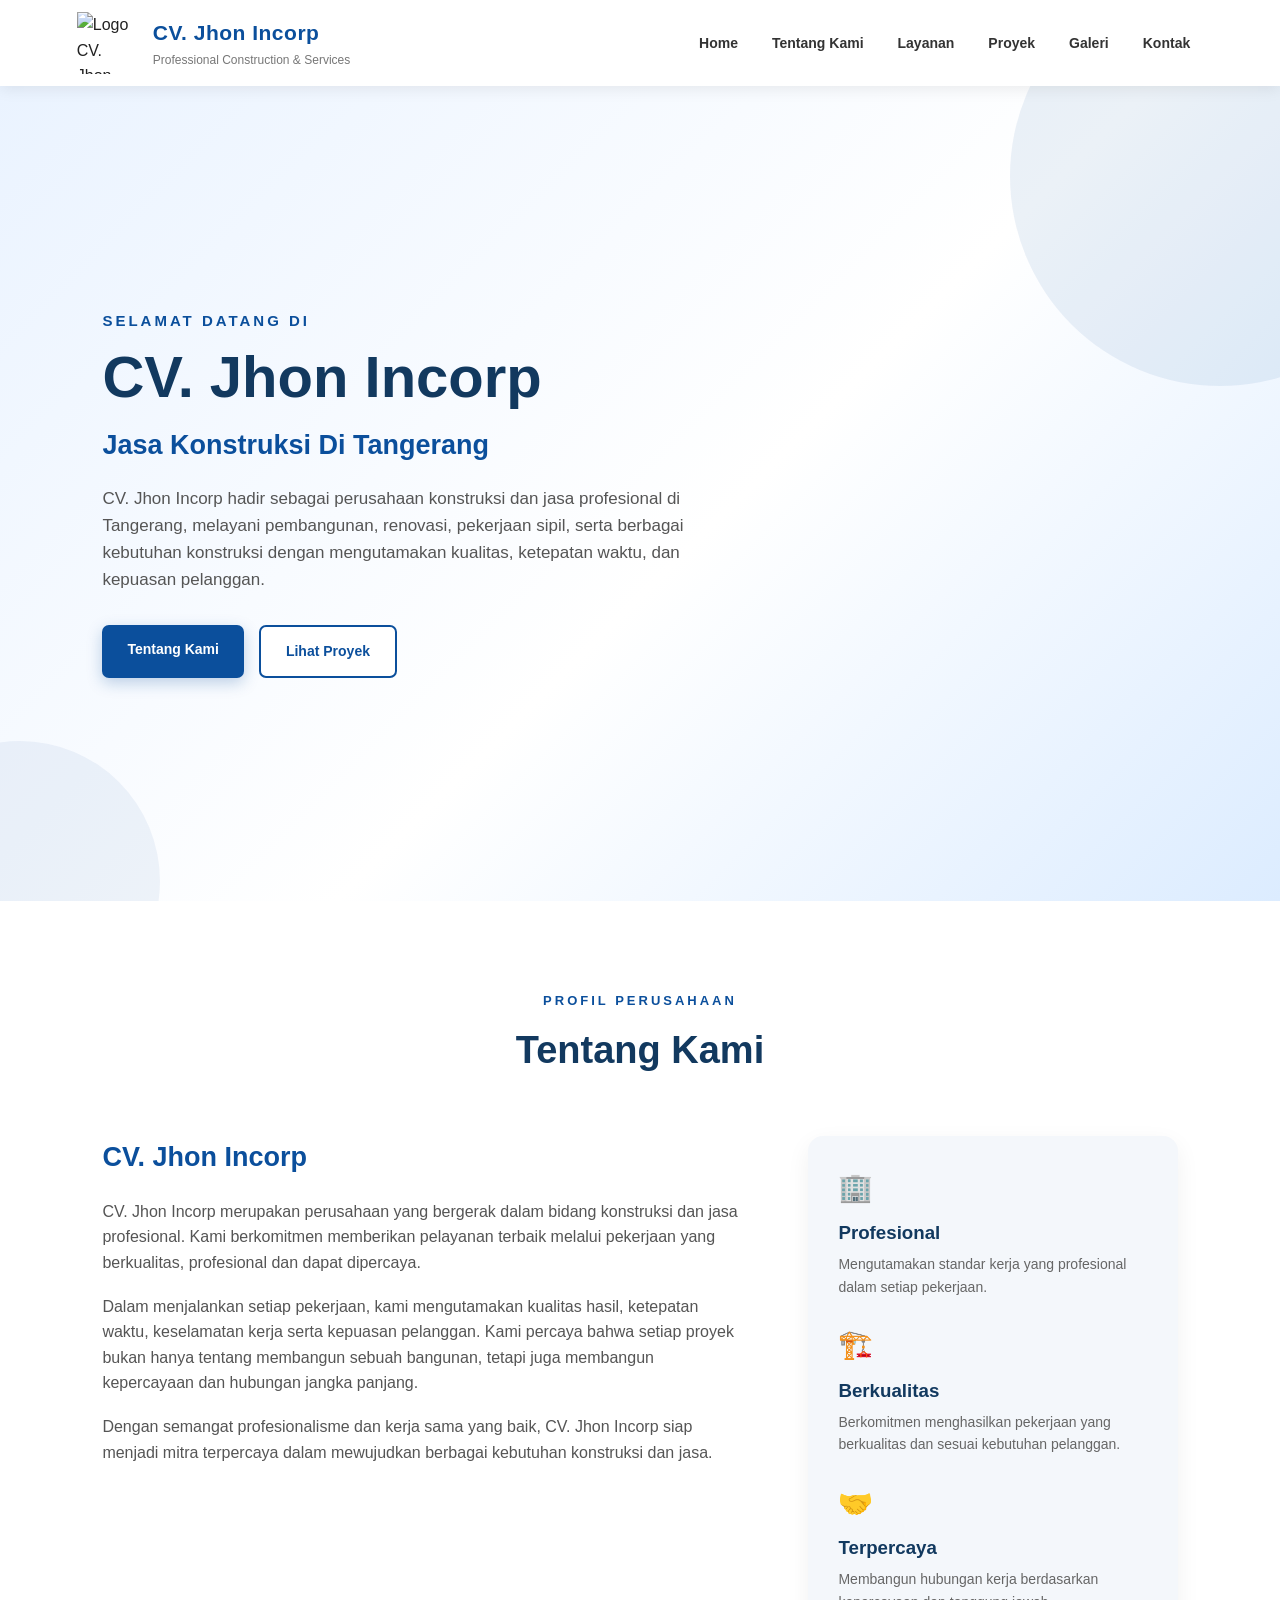
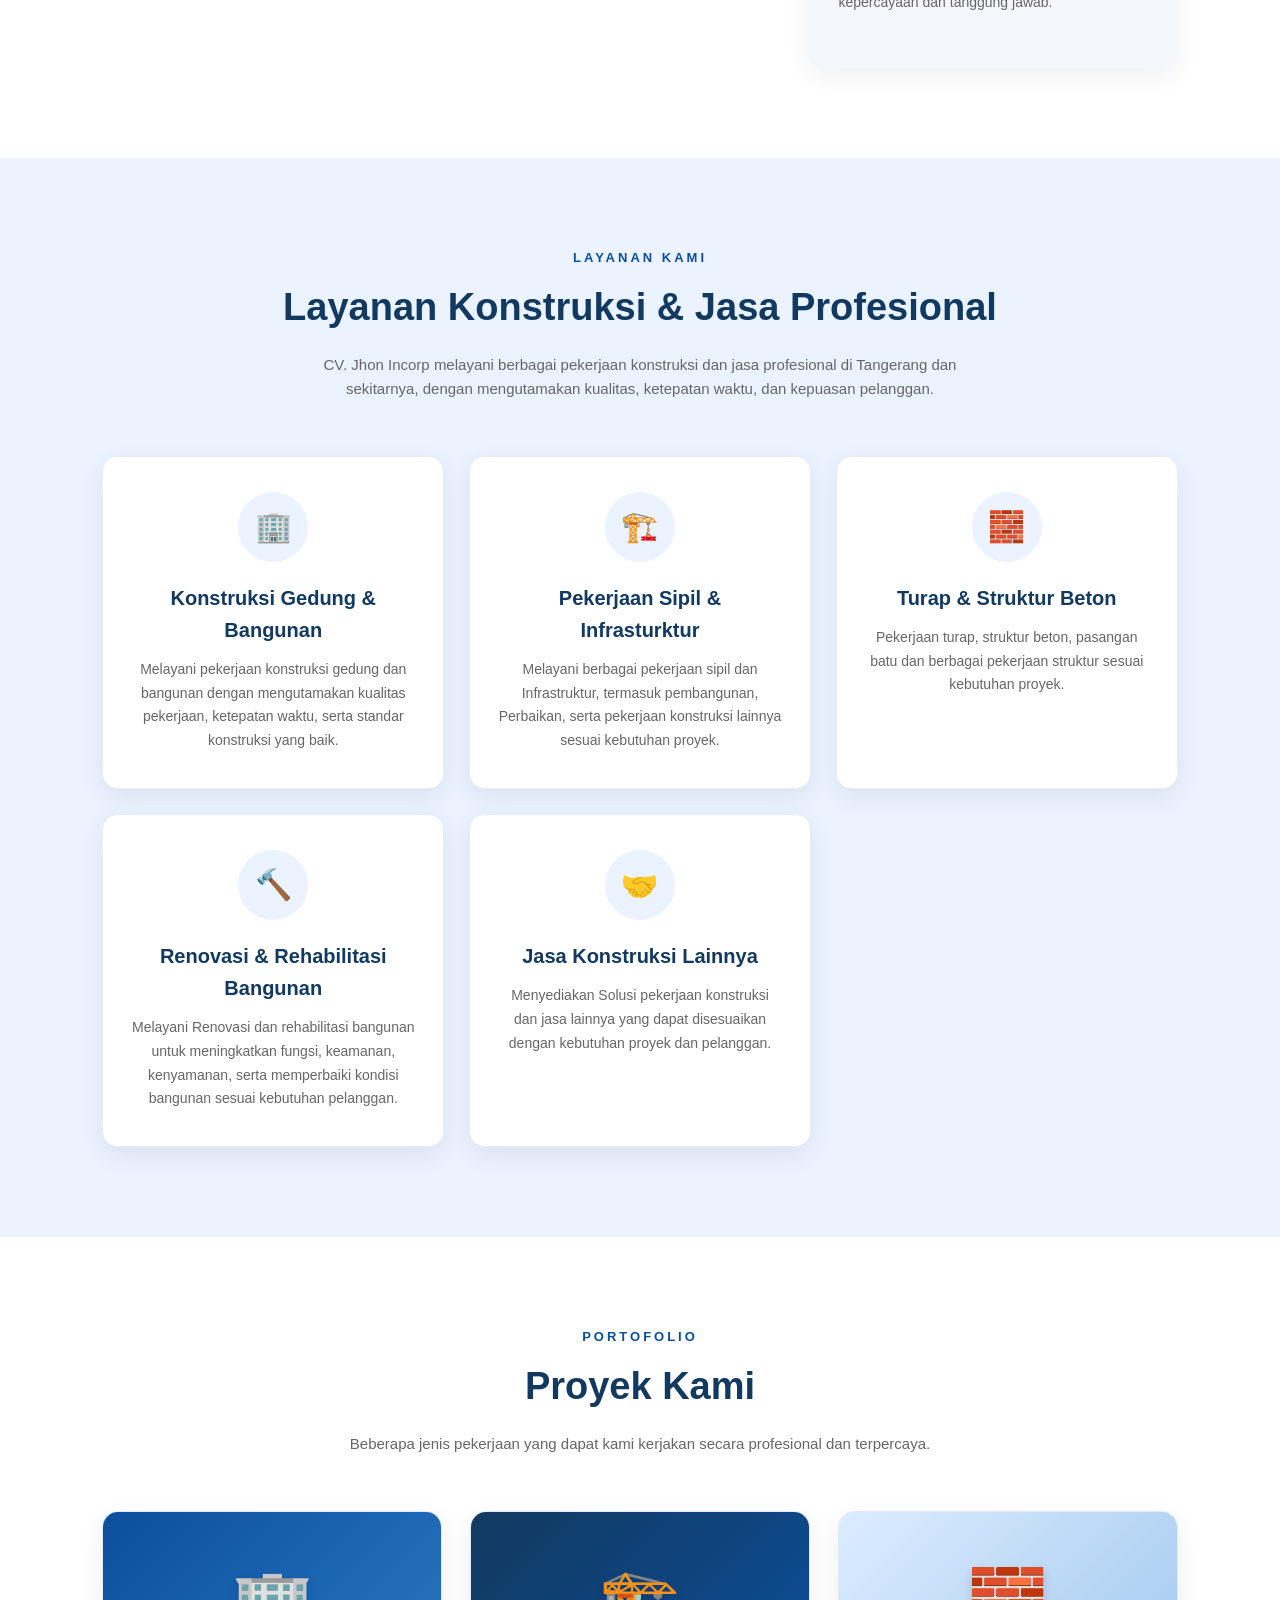
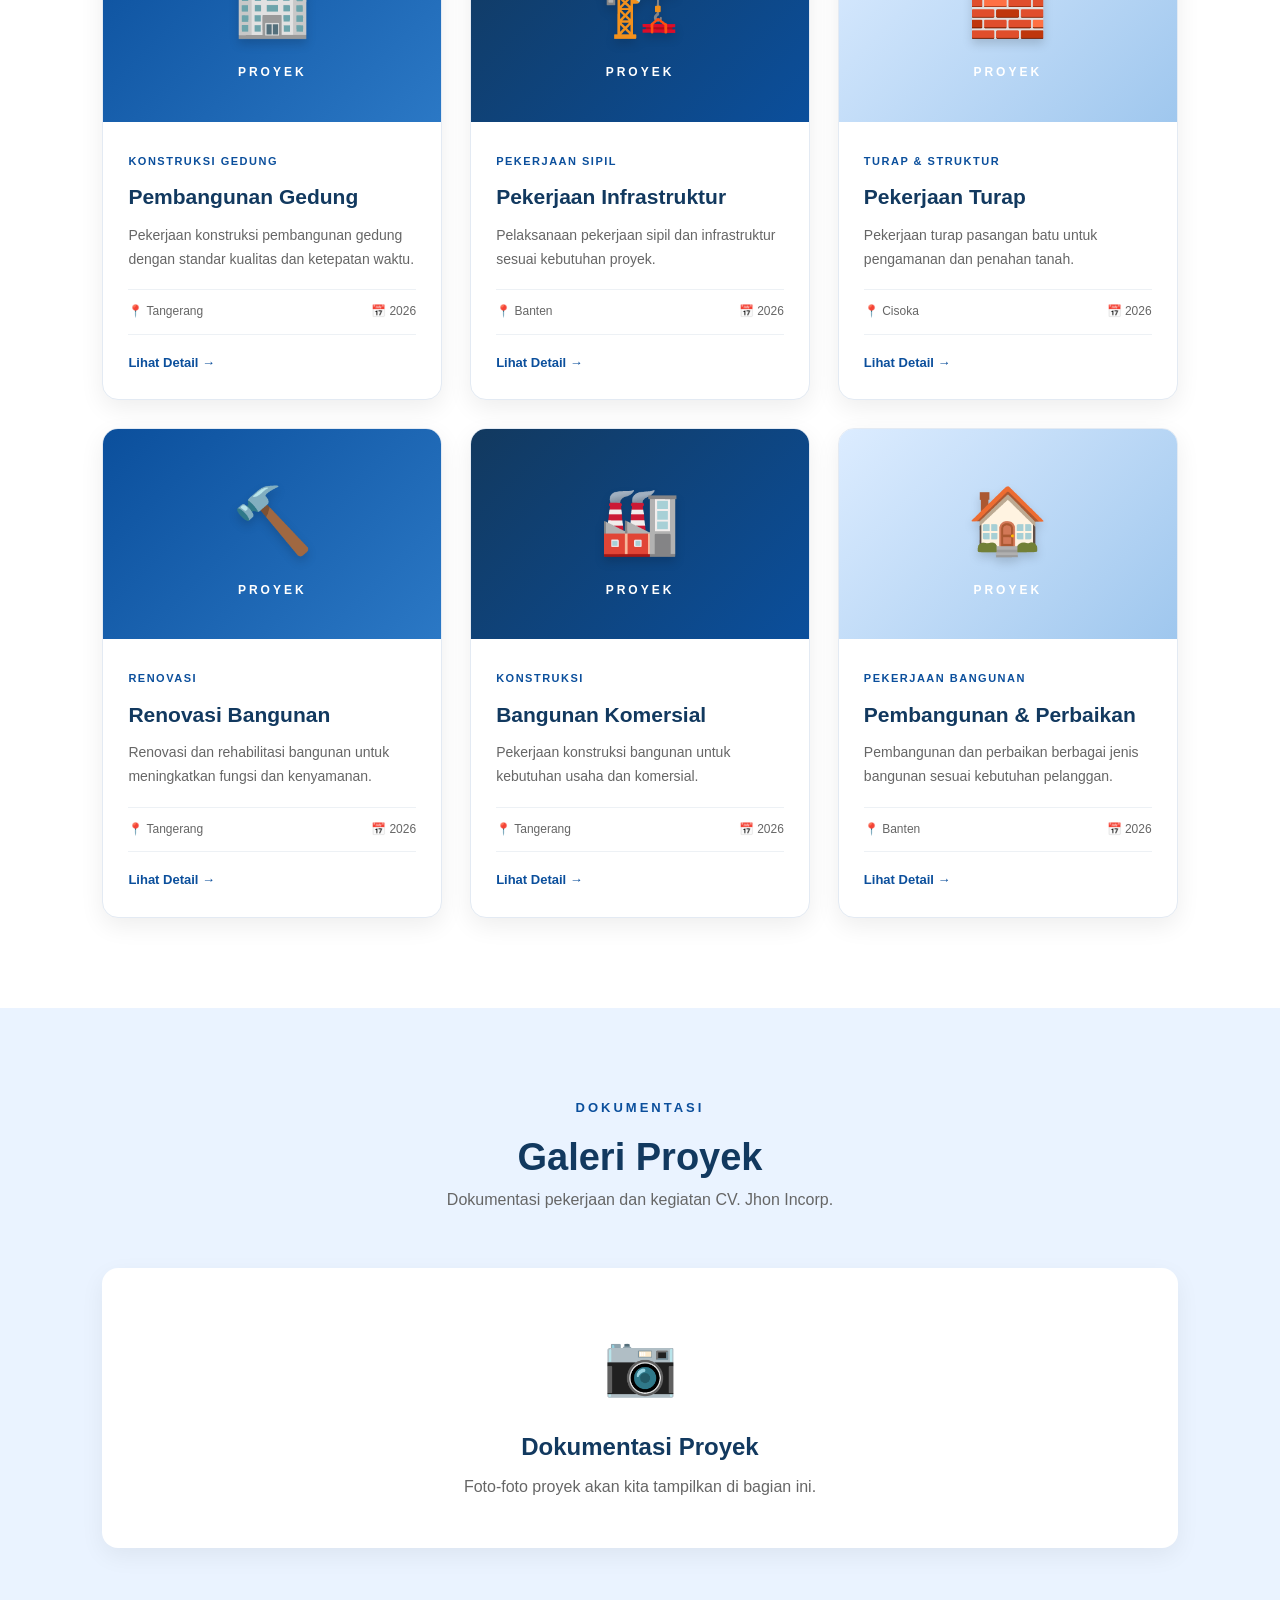
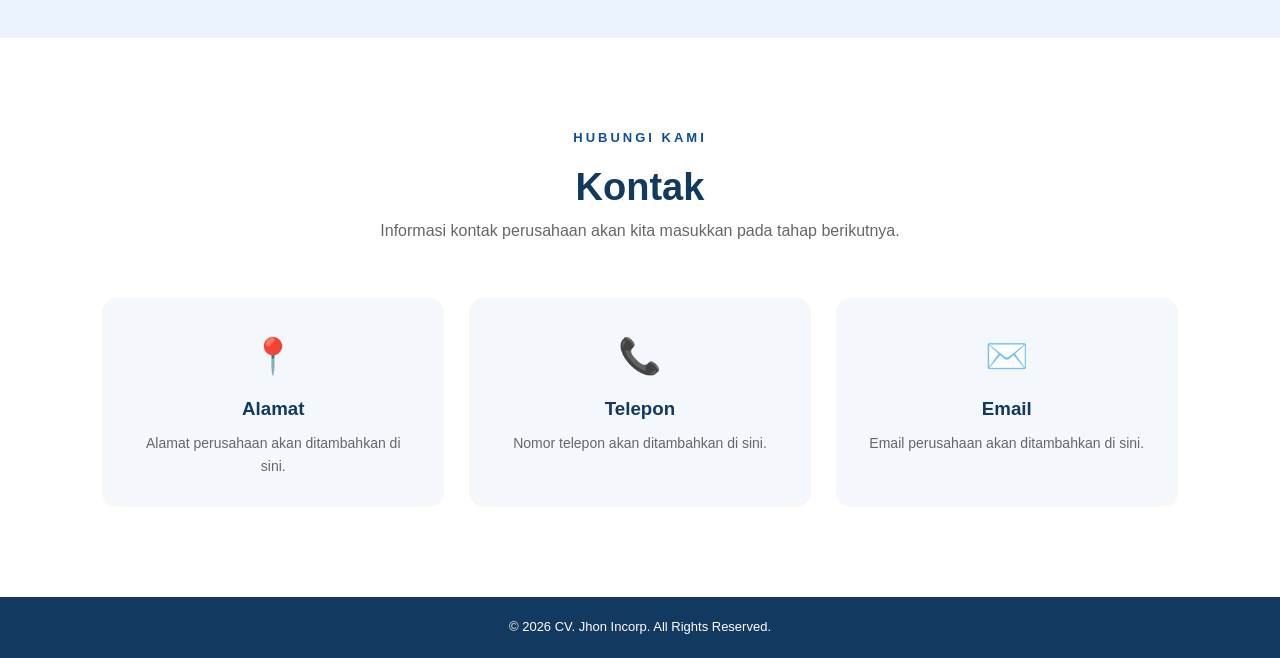
==== index.html @ 0a2161a1 "Update index.html" ====
<!DOCTYPE html>
<html lang="id">

<head>

    <meta charset="UTF-8">

    <meta name="viewport" content="width=device-width, initial-scale=1.0">

    <title>CV. Jhon Incorp | Construction & Services</title>
    <meta name="description" content="CV. Jhon Incorp adalah perusahaan yang bergerak di bidang konstruksi dan jasa, melayani pembangunan, renovasi, dan berbagai kebutuhan pekerjaan konstruksi secara profesional.">
    <meta name="keywords" content="CV Jhon Incorp, kontraktor Tangerang, jasa konstruksi Tangerang, perusahaan konstruksi, pembangunan rumah, renovasi bangunan, pekerjaan sipil, jasa kontraktor">
    <link rel="stylesheet" href="style.css">
    <meta name="robots" content="index, follow">
</head>


<body>


    <!-- ================= HEADER ================= -->

    <header>

        <div class="logo-area">

            <img src="logo.jpeg" alt="Logo CV. Jhon Incorp">

            <div class="company-name">

                <strong>CV. Jhon Incorp</strong>

                <span>Professional Construction & Services</span>

            </div>

        </div>


        <nav>

            <a href="#home">Home</a>

            <a href="#tentang">Tentang Kami</a>

            <a href="#layanan">Layanan</a>

            <a href="#proyek">Proyek</a>

            <a href="#galeri">Galeri</a>

            <a href="#kontak">Kontak</a>

        </nav>

    </header>



    <!-- ================= HOME ================= -->

    <section class="hero" id="home">

        <div class="hero-content">

            <p class="welcome">
                SELAMAT DATANG DI
            </p>

            <h1>
                CV. Jhon Incorp
            </h1>

            <h2>
                Jasa Konstruksi
                Di Tangerang
            </h2>

            <p class="hero-text">

                CV. Jhon Incorp hadir sebagai perusahaan konstruksi
                dan jasa profesional di Tangerang, melayani pembangunan,
                renovasi, pekerjaan sipil, serta berbagai kebutuhan
                konstruksi dengan mengutamakan kualitas, ketepatan waktu,
                dan kepuasan pelanggan.

            </p>

            <div class="hero-buttons">

                <a href="#tentang" class="btn-primary">
                    Tentang Kami
                </a>

                <a href="#proyek" class="btn-secondary">
                    Lihat Proyek
                </a>

            </div>

        </div>

    </section>



    <!-- ================= TENTANG KAMI ================= -->

    <section class="about" id="tentang">

        <div class="section-container">

            <div class="section-title">

                <p>PROFIL PERUSAHAAN</p>

                <h2>Tentang Kami</h2>

            </div>


            <div class="about-content">

                <div class="about-text">

                    <h3>
                        CV. Jhon Incorp
                    </h3>

                    <p>

                        CV. Jhon Incorp merupakan perusahaan yang
                        bergerak dalam bidang konstruksi dan jasa
                        profesional. Kami berkomitmen memberikan
                        pelayanan terbaik melalui pekerjaan yang
                        berkualitas, profesional dan dapat dipercaya.

                    </p>

                    <p>

                        Dalam menjalankan setiap pekerjaan, kami
                        mengutamakan kualitas hasil, ketepatan waktu,
                        keselamatan kerja serta kepuasan pelanggan.
                        Kami percaya bahwa setiap proyek bukan hanya
                        tentang membangun sebuah bangunan, tetapi juga
                        membangun kepercayaan dan hubungan jangka panjang.

                    </p>

                    <p>

                        Dengan semangat profesionalisme dan kerja sama
                        yang baik, CV. Jhon Incorp siap menjadi mitra
                        terpercaya dalam mewujudkan berbagai kebutuhan
                        konstruksi dan jasa.

                    </p>

                </div>


                <div class="about-card">

                    <div class="about-icon">
                        🏢
                    </div>

                    <h3>
                        Profesional
                    </h3>

                    <p>
                        Mengutamakan standar kerja yang profesional
                        dalam setiap pekerjaan.
                    </p>


                    <div class="about-icon">
                        🏗️
                    </div>

                    <h3>
                        Berkualitas
                    </h3>

                    <p>
                        Berkomitmen menghasilkan pekerjaan yang
                        berkualitas dan sesuai kebutuhan pelanggan.
                    </p>


                    <div class="about-icon">
                        🤝
                    </div>

                    <h3>
                        Terpercaya
                    </h3>

                    <p>
                        Membangun hubungan kerja berdasarkan
                        kepercayaan dan tanggung jawab.
                    </p>

                </div>

            </div>

        </div>

    </section>



    <!-- ================= LAYANAN ================= -->

    <section class="services" id="layanan">

        <div class="section-container">

            <div class="section-title">

                <p>LAYANAN KAMI</p>

                <h2>Layanan Konstruksi & Jasa Profesional</h2>

                <span>

                    CV. Jhon Incorp melayani berbagai pekerjaan konstruksi
                    dan jasa profesional di Tangerang dan sekitarnya,
                    dengan mengutamakan kualitas, ketepatan waktu,
                    dan kepuasan pelanggan.

                </span>

            </div>


            <div class="services-grid">


                <div class="service-card">

                    <div class="service-icon">
                        🏢
                    </div>

                    <h3>
                        Konstruksi Gedung & Bangunan
                    </h3>

                    <p>

                        Melayani pekerjaan konstruksi gedung dan bangunan
                        dengan mengutamakan kualitas pekerjaan, ketepatan
                        waktu, serta standar konstruksi yang baik.

                    </p>

                </div>


                <div class="service-card">

                    <div class="service-icon">
                        🏗️
                    </div>

                    <h3>
                        Pekerjaan Sipil & Infrasturktur
                    </h3>

                    <p>

                        Melayani berbagai pekerjaan sipil dan Infrastruktur,
                        termasuk pembangunan, Perbaikan, serta pekerjaan
                        konstruksi lainnya sesuai kebutuhan proyek.

                    </p>

                </div>


                <div class="service-card">

                    <div class="service-icon">
                        🧱
                    </div>

                    <h3>
                        Turap & Struktur Beton
                    </h3>

                    <p>

                        Pekerjaan turap, struktur beton, pasangan
                        batu dan berbagai pekerjaan struktur
                        sesuai kebutuhan proyek.

                    </p>

                </div>


                <div class="service-card">

                    <div class="service-icon">
                        🔨
                    </div>

                    <h3>
                        Renovasi & Rehabilitasi Bangunan
                    </h3>

                    <p>

                        Melayani Renovasi dan rehabilitasi bangunan untuk
                        meningkatkan fungsi, keamanan, kenyamanan, serta
                        memperbaiki kondisi bangunan sesuai kebutuhan pelanggan.

                    </p>

                </div>


                <div class="service-card">

                    <div class="service-icon">
                        🤝
                    </div>

                    <h3>
                        Jasa Konstruksi Lainnya
                    </h3>

                    <p>

                        Menyediakan Solusi pekerjaan konstruksi dan jasa
                        lainnya yang dapat disesuaikan dengan
                        kebutuhan proyek dan pelanggan.

                    </p>

                </div>


            </div>

        </div>

    </section>



    <!-- ================= PROYEK KAMI ================= -->

    <section class="projects" id="proyek">

        <div class="section-container">


            <div class="section-title">

                <p>PORTOFOLIO</p>

                <h2>Proyek Kami</h2>

                <span>

                    Beberapa jenis pekerjaan yang dapat kami
                    kerjakan secara profesional dan terpercaya.

                </span>

            </div>


            <div class="projects-grid">


                <!-- PROYEK 1 -->

                <div class="project-card">

                    <div class="project-image project-blue">

                        <div class="project-icon">
                            🏢
                        </div>

                        <span>
                            PROYEK
                        </span>

                    </div>


                    <div class="project-content">

                        <span class="project-category">
                            KONSTRUKSI GEDUNG
                        </span>

                        <h3>
                            Pembangunan Gedung
                        </h3>

                        <p>
                            Pekerjaan konstruksi pembangunan
                            gedung dengan standar kualitas
                            dan ketepatan waktu.
                        </p>


                        <div class="project-info">

                            <span>
                                📍 Tangerang
                            </span>

                            <span>
                                📅 2026
                            </span>

                        </div>


                        <a href="#" class="project-button">
                            Lihat Detail →
                        </a>

                    </div>

                </div>



                <!-- PROYEK 2 -->

                <div class="project-card">

                    <div class="project-image project-dark">

                        <div class="project-icon">
                            🏗️
                        </div>

                        <span>
                            PROYEK
                        </span>

                    </div>


                    <div class="project-content">

                        <span class="project-category">
                            PEKERJAAN SIPIL
                        </span>

                        <h3>
                            Pekerjaan Infrastruktur
                        </h3>

                        <p>
                            Pelaksanaan pekerjaan sipil dan
                            infrastruktur sesuai kebutuhan
                            proyek.
                        </p>


                        <div class="project-info">

                            <span>
                                📍 Banten
                            </span>

                            <span>
                                📅 2026
                            </span>

                        </div>


                        <a href="#" class="project-button">
                            Lihat Detail →
                        </a>

                    </div>

                </div>



                <!-- PROYEK 3 -->

                <div class="project-card">

                    <div class="project-image project-light">

                        <div class="project-icon">
                            🧱
                        </div>

                        <span>
                            PROYEK
                        </span>

                    </div>


                    <div class="project-content">

                        <span class="project-category">
                            TURAP & STRUKTUR
                        </span>

                        <h3>
                            Pekerjaan Turap
                        </h3>

                        <p>
                            Pekerjaan turap pasangan batu untuk
                            pengamanan dan penahan tanah.
                        </p>


                        <div class="project-info">

                            <span>
                                📍 Cisoka
                            </span>

                            <span>
                                📅 2026
                            </span>

                        </div>


                        <a href="#" class="project-button">
                            Lihat Detail →
                        </a>

                    </div>

                </div>



                <!-- PROYEK 4 -->

                <div class="project-card">

                    <div class="project-image project-blue">

                        <div class="project-icon">
                            🔨
                        </div>

                        <span>
                            PROYEK
                        </span>

                    </div>


                    <div class="project-content">

                        <span class="project-category">
                            RENOVASI
                        </span>

                        <h3>
                            Renovasi Bangunan
                        </h3>

                        <p>
                            Renovasi dan rehabilitasi bangunan
                            untuk meningkatkan fungsi dan
                            kenyamanan.
                        </p>


                        <div class="project-info">

                            <span>
                                📍 Tangerang
                            </span>

                            <span>
                                📅 2026
                            </span>

                        </div>


                        <a href="#" class="project-button">
                            Lihat Detail →
                        </a>

                    </div>

                </div>



                <!-- PROYEK 5 -->

                <div class="project-card">

                    <div class="project-image project-dark">

                        <div class="project-icon">
                            🏭
                        </div>

                        <span>
                            PROYEK
                        </span>

                    </div>


                    <div class="project-content">

                        <span class="project-category">
                            KONSTRUKSI
                        </span>

                        <h3>
                            Bangunan Komersial
                        </h3>

                        <p>
                            Pekerjaan konstruksi bangunan untuk
                            kebutuhan usaha dan komersial.
                        </p>


                        <div class="project-info">

                            <span>
                                📍 Tangerang
                            </span>

                            <span>
                                📅 2026
                            </span>

                        </div>


                        <a href="#" class="project-button">
                            Lihat Detail →
                        </a>

                    </div>

                </div>



                <!-- PROYEK 6 -->

                <div class="project-card">

                    <div class="project-image project-light">

                        <div class="project-icon">
                            🏠
                        </div>

                        <span>
                            PROYEK
                        </span>

                    </div>


                    <div class="project-content">

                        <span class="project-category">
                            PEKERJAAN BANGUNAN
                        </span>

                        <h3>
                            Pembangunan & Perbaikan
                        </h3>

                        <p>
                            Pembangunan dan perbaikan berbagai
                            jenis bangunan sesuai kebutuhan
                            pelanggan.
                        </p>


                        <div class="project-info">

                            <span>
                                📍 Banten
                            </span>

                            <span>
                                📅 2026
                            </span>

                        </div>


                        <a href="#" class="project-button">
                            Lihat Detail →
                        </a>

                    </div>

                </div>


            </div>

        </div>

    </section>



    <!-- ================= GALERI ================= -->

    <section class="gallery" id="galeri">

        <div class="section-container">

            <div class="section-title">

                <p>DOKUMENTASI</p>

                <h2>Galeri Proyek</h2>

                <span>

                    Dokumentasi pekerjaan dan kegiatan
                    CV. Jhon Incorp.

                </span>

            </div>


            <div class="gallery-placeholder">

                <div class="gallery-icon">
                    📷
                </div>

                <h3>
                    Dokumentasi Proyek
                </h3>

                <p>
                    Foto-foto proyek akan kita tampilkan
                    di bagian ini.
                </p>

            </div>

        </div>

    </section>



    <!-- ================= KONTAK ================= -->

    <section class="contact" id="kontak">

        <div class="section-container">

            <div class="section-title">

                <p>HUBUNGI KAMI</p>

                <h2>Kontak</h2>

                <span>
                    Informasi kontak perusahaan akan kita
                    masukkan pada tahap berikutnya.
                </span>

            </div>


            <div class="contact-box">

                <div class="contact-item">

                    <div>
                        📍
                    </div>

                    <h3>
                        Alamat
                    </h3>

                    <p>
                        Alamat perusahaan akan ditambahkan
                        di sini.
                    </p>

                </div>


                <div class="contact-item">

                    <div>
                        📞
                    </div>

                    <h3>
                        Telepon
                    </h3>

                    <p>
                        Nomor telepon akan ditambahkan
                        di sini.
                    </p>

                </div>


                <div class="contact-item">

                    <div>
                        ✉️
                    </div>

                    <h3>
                        Email
                    </h3>

                    <p>
                        Email perusahaan akan ditambahkan
                        di sini.
                    </p>

                </div>

            </div>

        </div>

    </section>



    <!-- ================= FOOTER ================= -->

    <footer>

        <p>
            © 2026 CV. Jhon Incorp. All Rights Reserved.
        </p>

    </footer>



</body>

</html>
---- style.css ----
/* =========================================
   CV. JHON INCORP
   WEBSITE STYLE
   ========================================= */

* {
    margin: 0;
    padding: 0;
    box-sizing: border-box;
}


html {
    scroll-behavior: smooth;
}


body {
    font-family: Arial, Helvetica, sans-serif;
    background-color: #f4f7fb;
    color: #222;
    line-height: 1.6;
}


/* =========================================
   HEADER
   ========================================= */

header {
    width: 100%;
    min-height: 85px;
    background: #ffffff;

    display: flex;
    align-items: center;
    justify-content: space-between;

    padding: 12px 6%;

    box-shadow: 0 3px 15px rgba(0, 0, 0, 0.08);

    position: relative;
    z-index: 1000;
}


.logo-area {
    display: flex;
    align-items: center;
    gap: 14px;
}


.logo-area img {
    width: 62px;
    height: 62px;
    object-fit: contain;
    display: block;
}


.company-name {
    display: flex;
    flex-direction: column;
}


.company-name strong {
    font-size: 21px;
    color: #0b4f9c;
    letter-spacing: 0.5px;
}


.company-name span {
    font-size: 12px;
    color: #777;
    margin-top: 2px;
}


/* =========================================
   NAVIGATION
   ========================================= */

nav {
    display: flex;
    align-items: center;
    gap: 8px;
}


nav a {
    text-decoration: none;
    color: #333;

    font-size: 14px;
    font-weight: 600;

    padding: 10px 13px;

    border-radius: 6px;

    transition: all 0.3s ease;
}


nav a:hover {
    background-color: #0b4f9c;
    color: #ffffff;
}


/* =========================================
   HERO
   ========================================= */

.hero {
    min-height: calc(100vh - 85px);

    display: flex;
    align-items: center;

    padding: 80px 8%;

    position: relative;

    background:
        linear-gradient(
            135deg,
            #eaf3ff 0%,
            #ffffff 55%,
            #dcecff 100%
        );

    overflow: hidden;
}


.hero::before {
    content: "";

    position: absolute;

    width: 420px;
    height: 420px;

    background: #0b4f9c;

    border-radius: 50%;

    right: -150px;
    top: -120px;

    opacity: 0.08;
}


.hero::after {
    content: "";

    position: absolute;

    width: 280px;
    height: 280px;

    background: #0b4f9c;

    border-radius: 50%;

    left: -120px;
    bottom: -120px;

    opacity: 0.06;
}


.hero-content {
    max-width: 850px;

    position: relative;
    z-index: 2;
}


.welcome {
    color: #0b4f9c;

    font-size: 15px;
    font-weight: bold;

    letter-spacing: 3px;

    margin-bottom: 12px;
}


.hero h1 {
    font-size: 58px;

    line-height: 1.1;

    color: #12395f;

    margin-bottom: 18px;

    font-weight: 800;
}


.hero h2 {
    font-size: 27px;

    line-height: 1.4;

    color: #0b4f9c;

    max-width: 750px;

    margin-bottom: 20px;
}


.hero-text {
    max-width: 650px;

    font-size: 17px;

    color: #555;

    margin-bottom: 32px;
}


/* =========================================
   BUTTON
   ========================================= */

.hero-buttons {
    display: flex;

    gap: 15px;

    flex-wrap: wrap;
}


.hero-buttons a {
    text-decoration: none;

    padding: 13px 25px;

    border-radius: 7px;

    font-size: 14px;

    font-weight: bold;

    transition: all 0.3s ease;
}


.btn-primary {
    background-color: #0b4f9c;

    color: #ffffff;

    box-shadow:
        0 5px 15px rgba(11, 79, 156, 0.25);
}


.btn-primary:hover {
    background-color: #083d78;

    transform: translateY(-2px);
}


.btn-secondary {
    border: 2px solid #0b4f9c;

    color: #0b4f9c;

    background: #ffffff;
}


.btn-secondary:hover {
    background-color: #0b4f9c;

    color: #ffffff;

    transform: translateY(-2px);
}


/* =========================================
   GENERAL SECTION
   ========================================= */

.section-container {
    max-width: 1100px;
    margin: auto;
}


.section-title {
    text-align: center;
    margin-bottom: 55px;
}


.section-title p {
    color: #0b4f9c;

    font-size: 13px;

    font-weight: bold;

    letter-spacing: 3px;

    margin-bottom: 8px;
}


.section-title h2 {
    color: #12395f;

    font-size: 38px;
}


.section-title span {
    color: #666;
}


/* =========================================
   TENTANG
   ========================================= */

.about {
    background: #ffffff;

    padding: 90px 8%;
}


.about-content {
    display: grid;

    grid-template-columns: 1.4fr 0.8fr;

    gap: 60px;

    align-items: start;
}


.about-text h3 {
    color: #0b4f9c;

    font-size: 27px;

    margin-bottom: 20px;
}


.about-text p {
    color: #555;

    font-size: 16px;

    margin-bottom: 18px;
}


.about-card {
    background: #f4f7fb;

    border-radius: 15px;

    padding: 30px;

    box-shadow:
        0 8px 25px rgba(0, 0, 0, 0.06);
}


.about-icon {
    font-size: 28px;

    margin-bottom: 8px;
}


.about-card h3 {
    color: #12395f;

    margin-bottom: 5px;
}


.about-card p {
    color: #666;

    font-size: 14px;

    margin-bottom: 25px;
}


/* =========================================
   LAYANAN
   ========================================= */

.services {
    background: #eaf3ff;

    padding: 90px 8%;
}


.services .section-title span {
    display: block;

    max-width: 650px;

    margin: 15px auto 0;

    color: #666;

    font-size: 15px;
}


.services-grid {
    display: grid;

    grid-template-columns: repeat(3, 1fr);

    gap: 25px;

    margin-top: 50px;
}


.service-card {
    background: #ffffff;

    padding: 35px 28px;

    border-radius: 15px;

    text-align: center;

    box-shadow:
        0 8px 25px rgba(0, 0, 0, 0.07);

    border: 1px solid #e5edf7;

    transition: all 0.3s ease;
}


.service-icon {
    width: 70px;
    height: 70px;

    margin: 0 auto 20px;

    display: flex;

    align-items: center;
    justify-content: center;

    background: #eaf3ff;

    border-radius: 50%;

    font-size: 30px;

    transition: all 0.3s ease;
}


.service-card h3 {
    color: #12395f;

    font-size: 20px;

    margin-bottom: 12px;
}


.service-card p {
    color: #666;

    font-size: 14px;

    line-height: 1.7;
}


.service-card:hover {
    transform: translateY(-10px);

    box-shadow:
        0 15px 35px rgba(11, 79, 156, 0.15);

    border-color: #0b4f9c;
}


.service-card:hover .service-icon {
    background: #0b4f9c;

    transform: scale(1.08);
}


/* =========================================
   PROYEK
   ========================================= */

.projects {
    background: #ffffff;

    padding: 90px 8%;
}


.projects .section-title span {
    display: block;

    max-width: 650px;

    margin: 15px auto 0;

    font-size: 15px;
}


/* ---------- PROJECT GRID ---------- */

.projects-grid {
    display: grid;

    grid-template-columns: repeat(3, 1fr);

    gap: 28px;
}


/* ---------- PROJECT CARD ---------- */

.project-card {
    background: #ffffff;

    border-radius: 16px;

    overflow: hidden;

    border: 1px solid #e3eaf3;

    box-shadow:
        0 8px 25px rgba(0, 0, 0, 0.07);

    transition: all 0.35s ease;
}


.project-card:hover {
    transform: translateY(-10px);

    box-shadow:
        0 18px 40px rgba(11, 79, 156, 0.16);
}


/* ---------- PROJECT IMAGE ---------- */

.project-image {
    height: 210px;

    display: flex;

    flex-direction: column;

    align-items: center;

    justify-content: center;

    position: relative;

    overflow: hidden;
}


.project-blue {
    background:
        linear-gradient(
            135deg,
            #0b4f9c,
            #2b78c5
        );
}


.project-dark {
    background:
        linear-gradient(
            135deg,
            #12395f,
            #0b4f9c
        );
}


.project-light {
    background:
        linear-gradient(
            135deg,
            #dcecff,
            #9fc7ee
        );
}


.project-icon {
    font-size: 65px;

    margin-bottom: 8px;

    filter:
        drop-shadow(
            0 5px 5px rgba(0, 0, 0, 0.15)
        );
}


.project-image span {
    color: #ffffff;

    font-size: 12px;

    font-weight: bold;

    letter-spacing: 3px;
}


/* ---------- PROJECT CONTENT ---------- */

.project-content {
    padding: 25px;
}


.project-category {
    color: #0b4f9c;

    font-size: 11px;

    font-weight: bold;

    letter-spacing: 1.5px;
}


.project-content h3 {
    color: #12395f;

    font-size: 21px;

    margin: 8px 0 10px;
}


.project-content p {
    color: #666;

    font-size: 14px;

    line-height: 1.7;

    margin-bottom: 18px;
}


/* ---------- PROJECT INFO ---------- */

.project-info {
    display: flex;

    justify-content: space-between;

    gap: 10px;

    padding: 12px 0;

    border-top: 1px solid #edf1f5;

    border-bottom: 1px solid #edf1f5;

    color: #666;

    font-size: 12px;
}


/* ---------- PROJECT BUTTON ---------- */

.project-button {
    display: inline-block;

    margin-top: 18px;

    text-decoration: none;

    color: #0b4f9c;

    font-size: 13px;

    font-weight: bold;

    transition: all 0.3s ease;
}


.project-button:hover {
    color: #083d78;

    transform: translateX(5px);
}


/* =========================================
   GALERI
   ========================================= */

.gallery {
    background: #eaf3ff;

    padding: 90px 8%;
}


.gallery-placeholder {
    background: #ffffff;

    min-height: 280px;

    border-radius: 16px;

    display: flex;

    flex-direction: column;

    align-items: center;

    justify-content: center;

    text-align: center;

    box-shadow:
        0 8px 25px rgba(0, 0, 0, 0.06);
}


.gallery-icon {
    font-size: 60px;

    margin-bottom: 15px;
}


.gallery-placeholder h3 {
    color: #12395f;

    font-size: 24px;

    margin-bottom: 8px;
}


.gallery-placeholder p {
    color: #666;
}


/* =========================================
   KONTAK
   ========================================= */

.contact {
    background: #ffffff;

    padding: 90px 8%;
}


.contact-box {
    display: grid;

    grid-template-columns: repeat(3, 1fr);

    gap: 25px;
}


.contact-item {
    text-align: center;

    padding: 30px;

    background: #f4f7fb;

    border-radius: 15px;

    transition: all 0.3s ease;
}


.contact-item:hover {
    transform: translateY(-5px);

    box-shadow:
        0 10px 25px rgba(11, 79, 156, 0.12);
}


.contact-item > div {
    font-size: 35px;

    margin-bottom: 10px;
}


.contact-item h3 {
    color: #12395f;

    margin-bottom: 8px;
}


.contact-item p {
    color: #666;

    font-size: 14px;
}


/* =========================================
   FOOTER
   ========================================= */

footer {
    background-color: #12395f;

    color: #ffffff;

    text-align: center;

    padding: 20px;

    font-size: 13px;
}


/* =========================================
   TABLET
   ========================================= */

@media (max-width: 900px) {

    header {
        padding: 12px 4%;
    }


    nav {
        gap: 2px;
    }


    nav a {
        padding: 8px 8px;

        font-size: 13px;
    }


    .hero {
        padding: 70px 6%;
    }


    .hero h1 {
        font-size: 48px;
    }


    .hero h2 {
        font-size: 23px;
    }


    .services-grid {
        grid-template-columns: repeat(2, 1fr);
    }


    .projects-grid {
        grid-template-columns: repeat(2, 1fr);
    }


    .about-content {
        grid-template-columns: 1fr;

        gap: 35px;
    }


    .contact-box {
        grid-template-columns: 1fr;
    }

}


/* =========================================
   MOBILE
   ========================================= */

@media (max-width: 700px) {

    header {
        flex-direction: column;

        align-items: flex-start;

        gap: 15px;

        padding: 15px 5%;
    }


    nav {
        width: 100%;

        display: flex;

        flex-wrap: wrap;
    }


    nav a {
        font-size: 12px;

        padding: 7px 9px;
    }


    .hero {
        min-height: calc(100vh - 150px);

        padding: 60px 7%;
    }


    .hero h1 {
        font-size: 40px;
    }


    .hero h2 {
        font-size: 21px;
    }


    .hero-text {
        font-size: 15px;
    }


    .logo-area img {
        width: 55px;

        height: 55px;
    }


    .company-name strong {
        font-size: 18px;
    }


    .company-name span {
        font-size: 10px;
    }


    .about {
        padding: 70px 6%;
    }


    .section-title h2 {
        font-size: 32px;
    }


    .services {
        padding: 70px 6%;
    }


    .services-grid {
        grid-template-columns: 1fr;

        gap: 20px;

        margin-top: 35px;
    }


    .service-card {
        padding: 30px 25px;
    }


    .projects {
        padding: 70px 6%;
    }


    .projects-grid {
        grid-template-columns: 1fr;
    }


    .project-image {
        height: 200px;
    }


    .gallery {
        padding: 70px 6%;
    }


    .contact {
        padding: 70px 6%;
    }

}
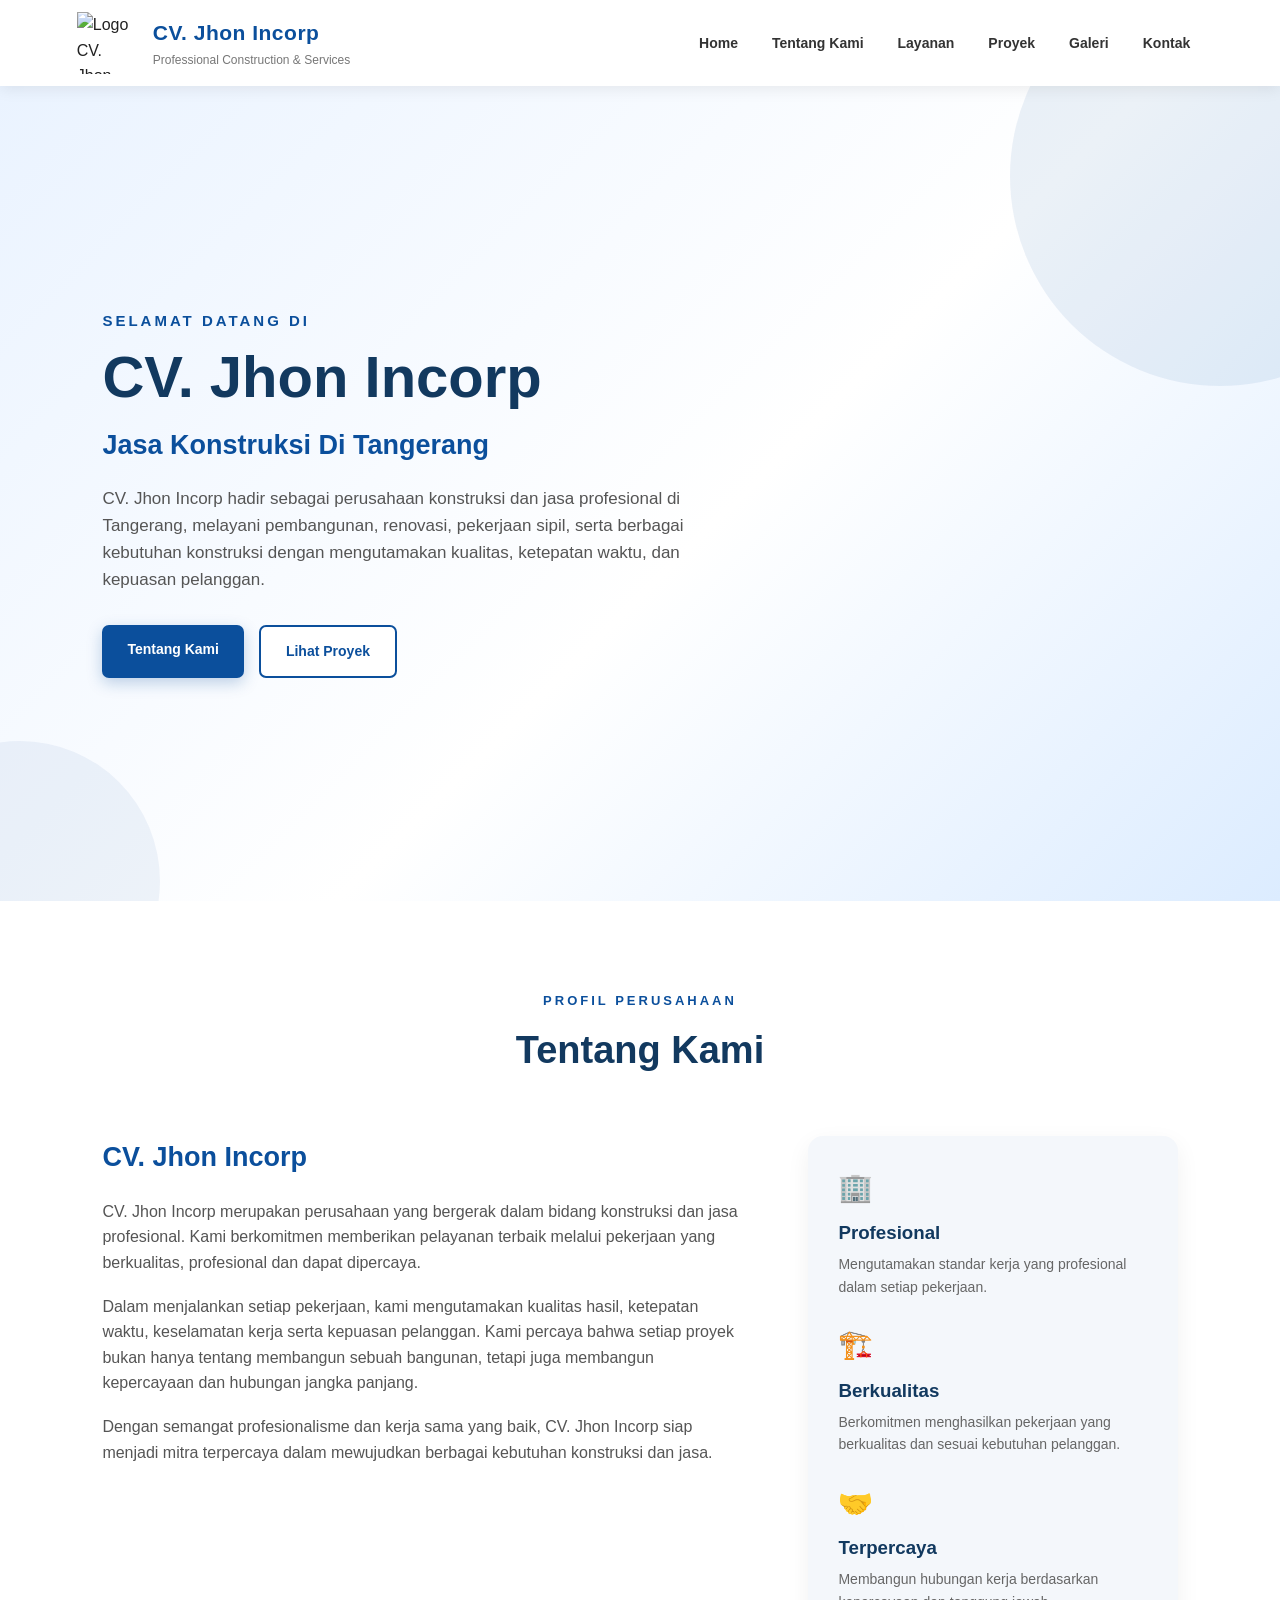
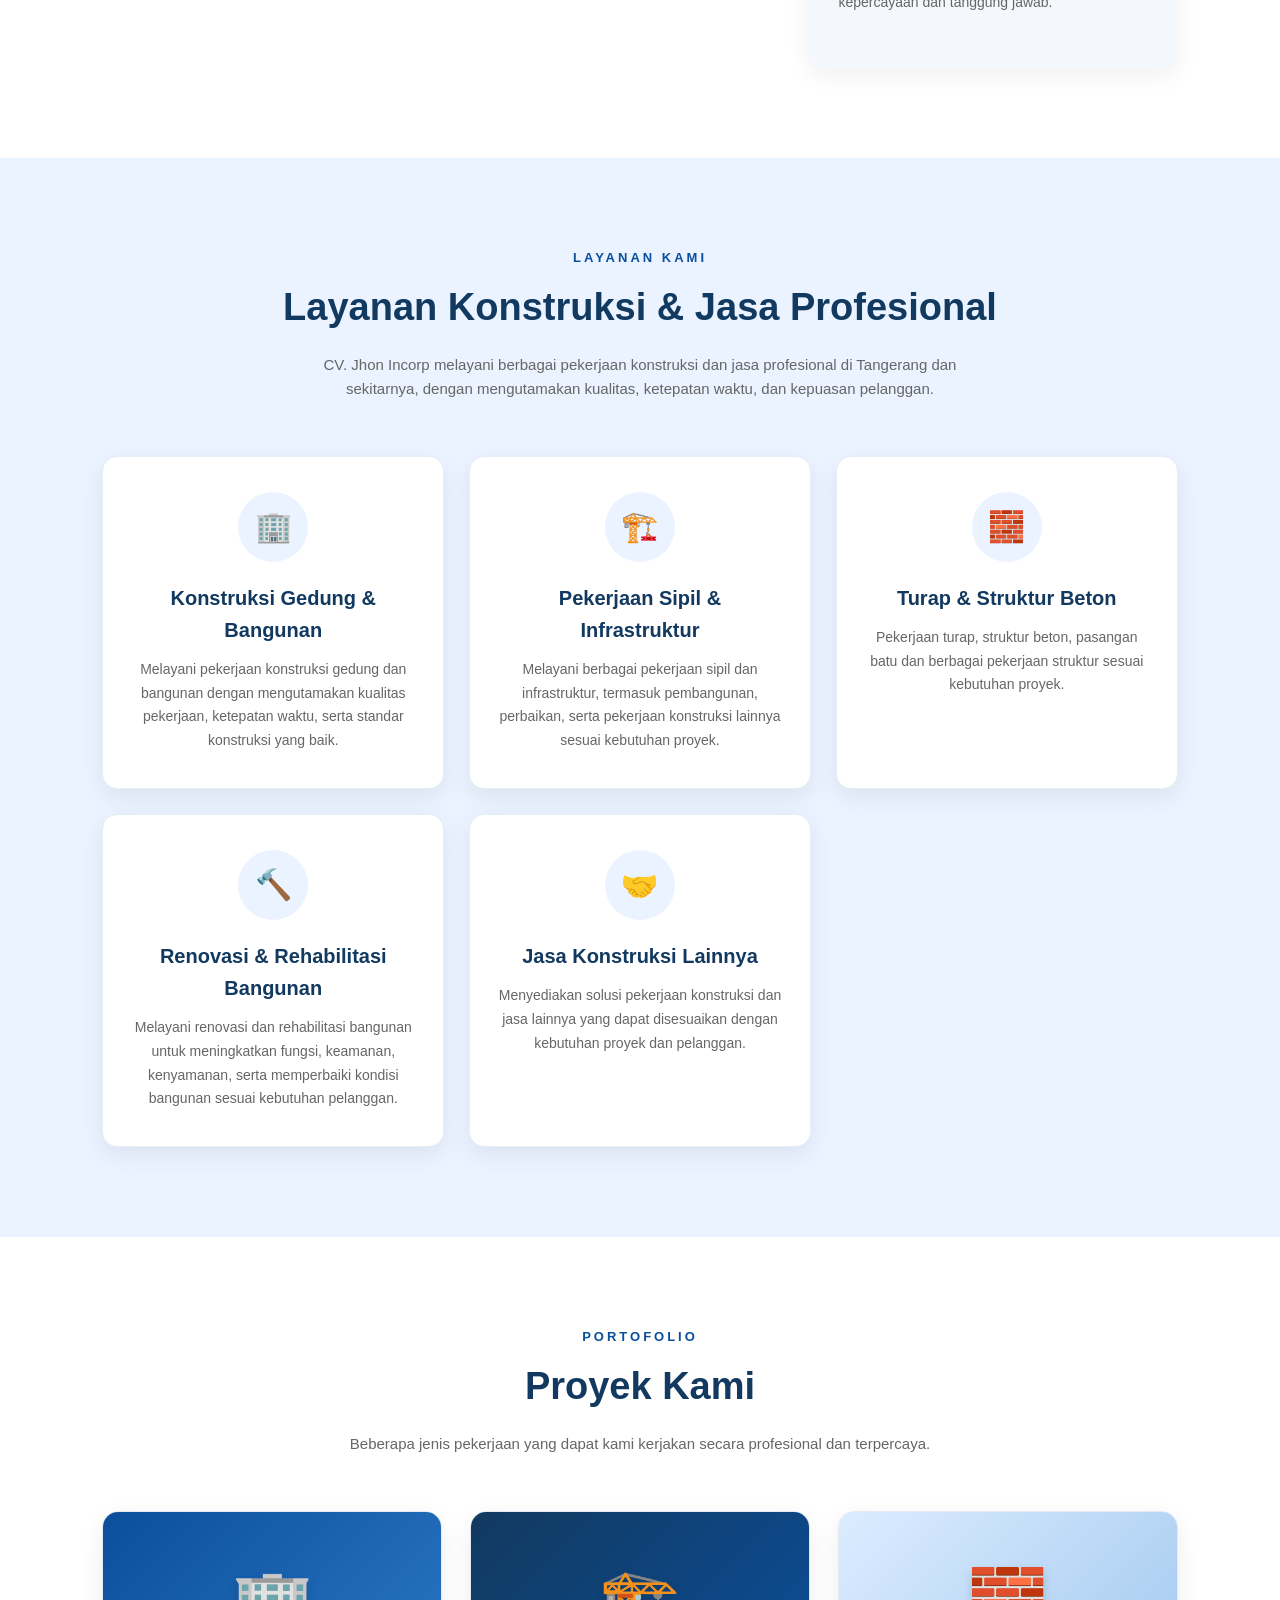
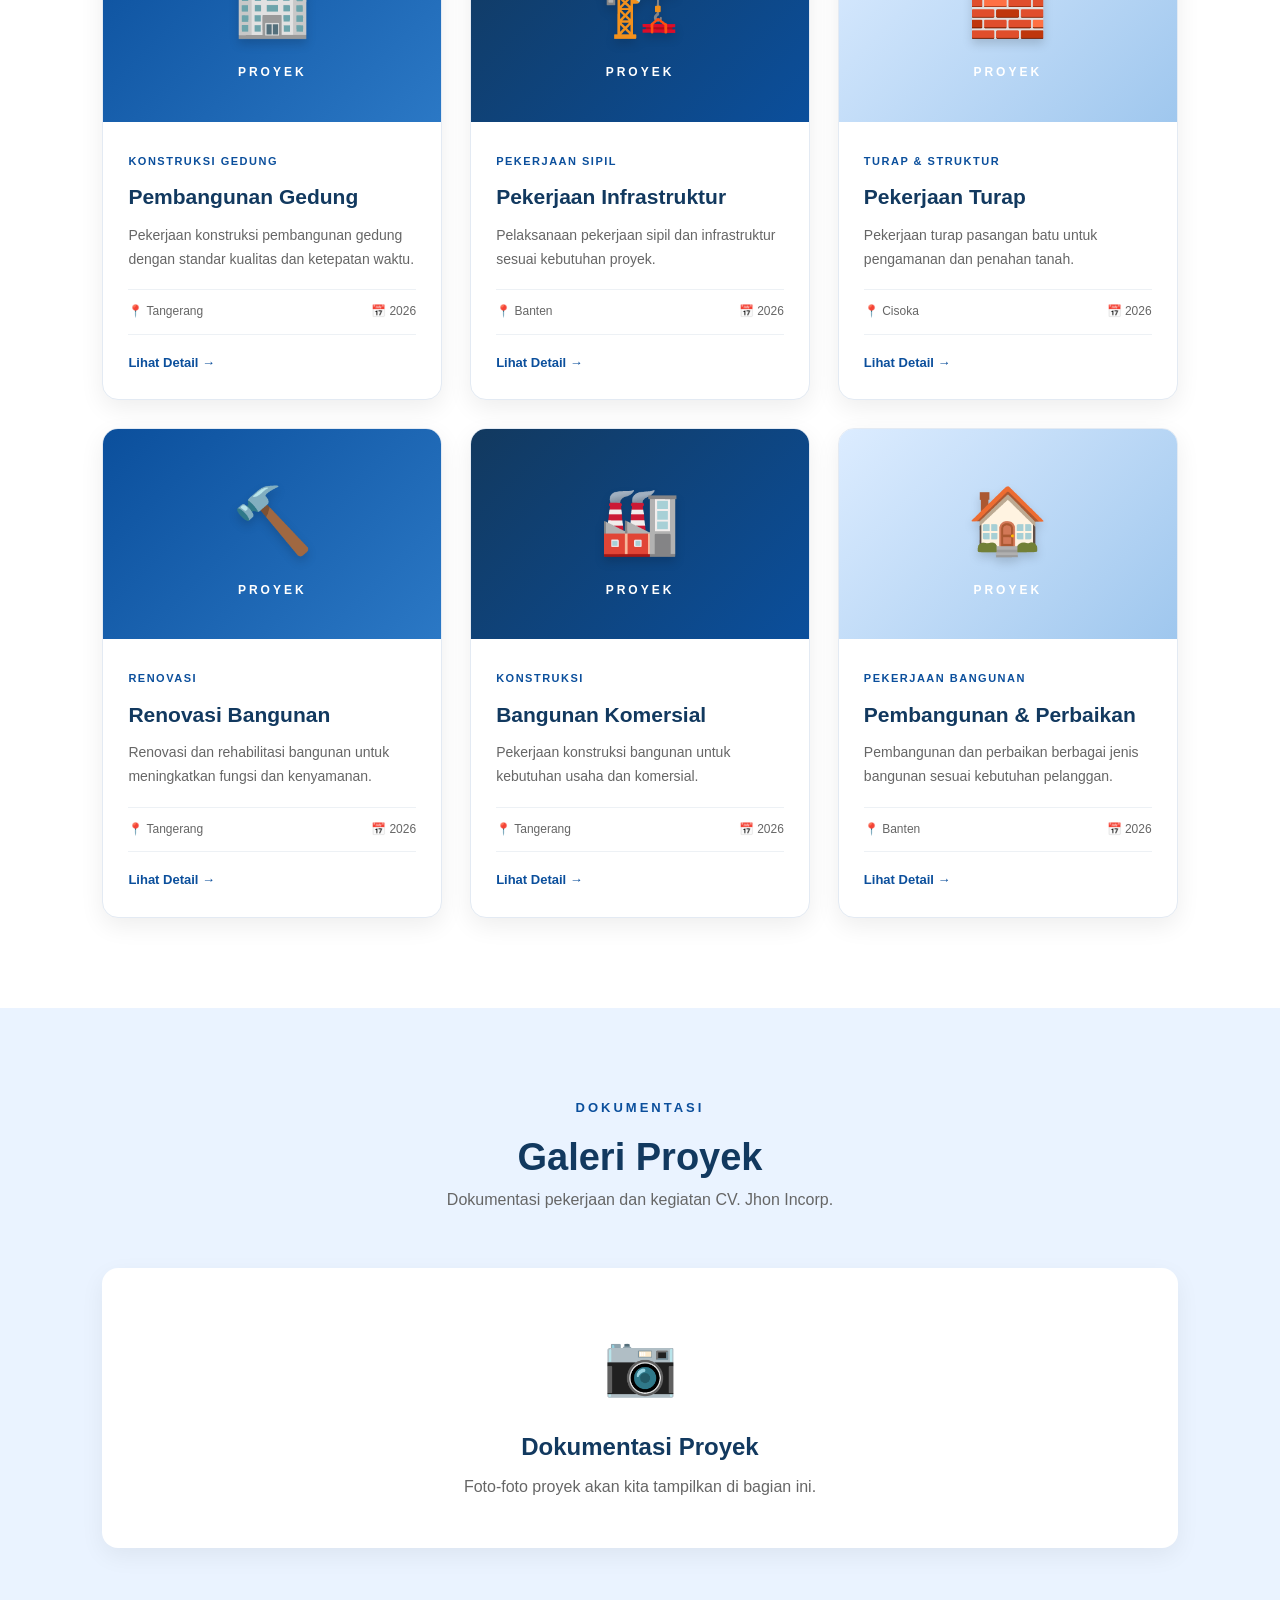
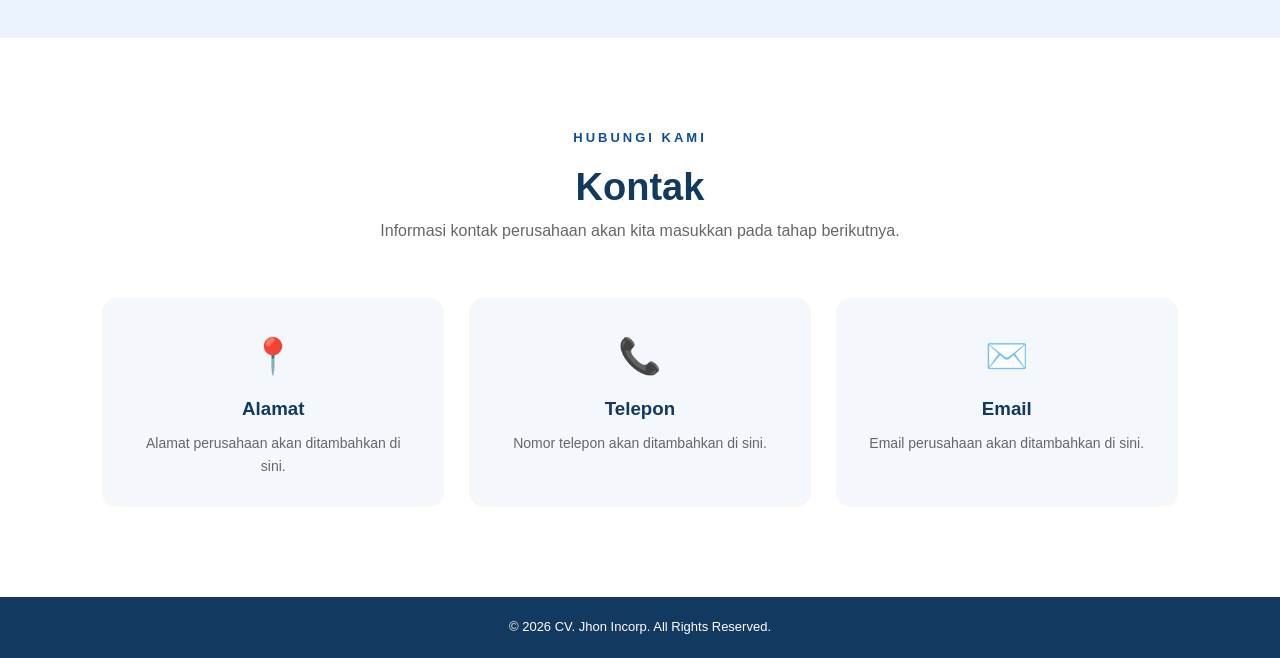
==== commit 061866c1: "Update index.html" ====
--- a/index.html
+++ b/index.html
@@ -268,13 +268,13 @@
                     </div>
 
                     <h3>
-                        Pekerjaan Sipil & Infrasturktur
-                    </h3>
-
-                    <p>
-
-                        Melayani berbagai pekerjaan sipil dan Infrastruktur,
-                        termasuk pembangunan, Perbaikan, serta pekerjaan
+                        Pekerjaan Sipil & Infrastruktur
+                    </h3>
+
+                    <p>
+
+                        Melayani berbagai pekerjaan sipil dan infrastruktur,
+                        termasuk pembangunan, perbaikan, serta pekerjaan
                         konstruksi lainnya sesuai kebutuhan proyek.
 
                     </p>
@@ -315,7 +315,7 @@
 
                     <p>
 
-                        Melayani Renovasi dan rehabilitasi bangunan untuk
+                        Melayani renovasi dan rehabilitasi bangunan untuk
                         meningkatkan fungsi, keamanan, kenyamanan, serta
                         memperbaiki kondisi bangunan sesuai kebutuhan pelanggan.
 
@@ -336,7 +336,7 @@
 
                     <p>
 
-                        Menyediakan Solusi pekerjaan konstruksi dan jasa
+                        Menyediakan solusi pekerjaan konstruksi dan jasa
                         lainnya yang dapat disesuaikan dengan
                         kebutuhan proyek dan pelanggan.
 
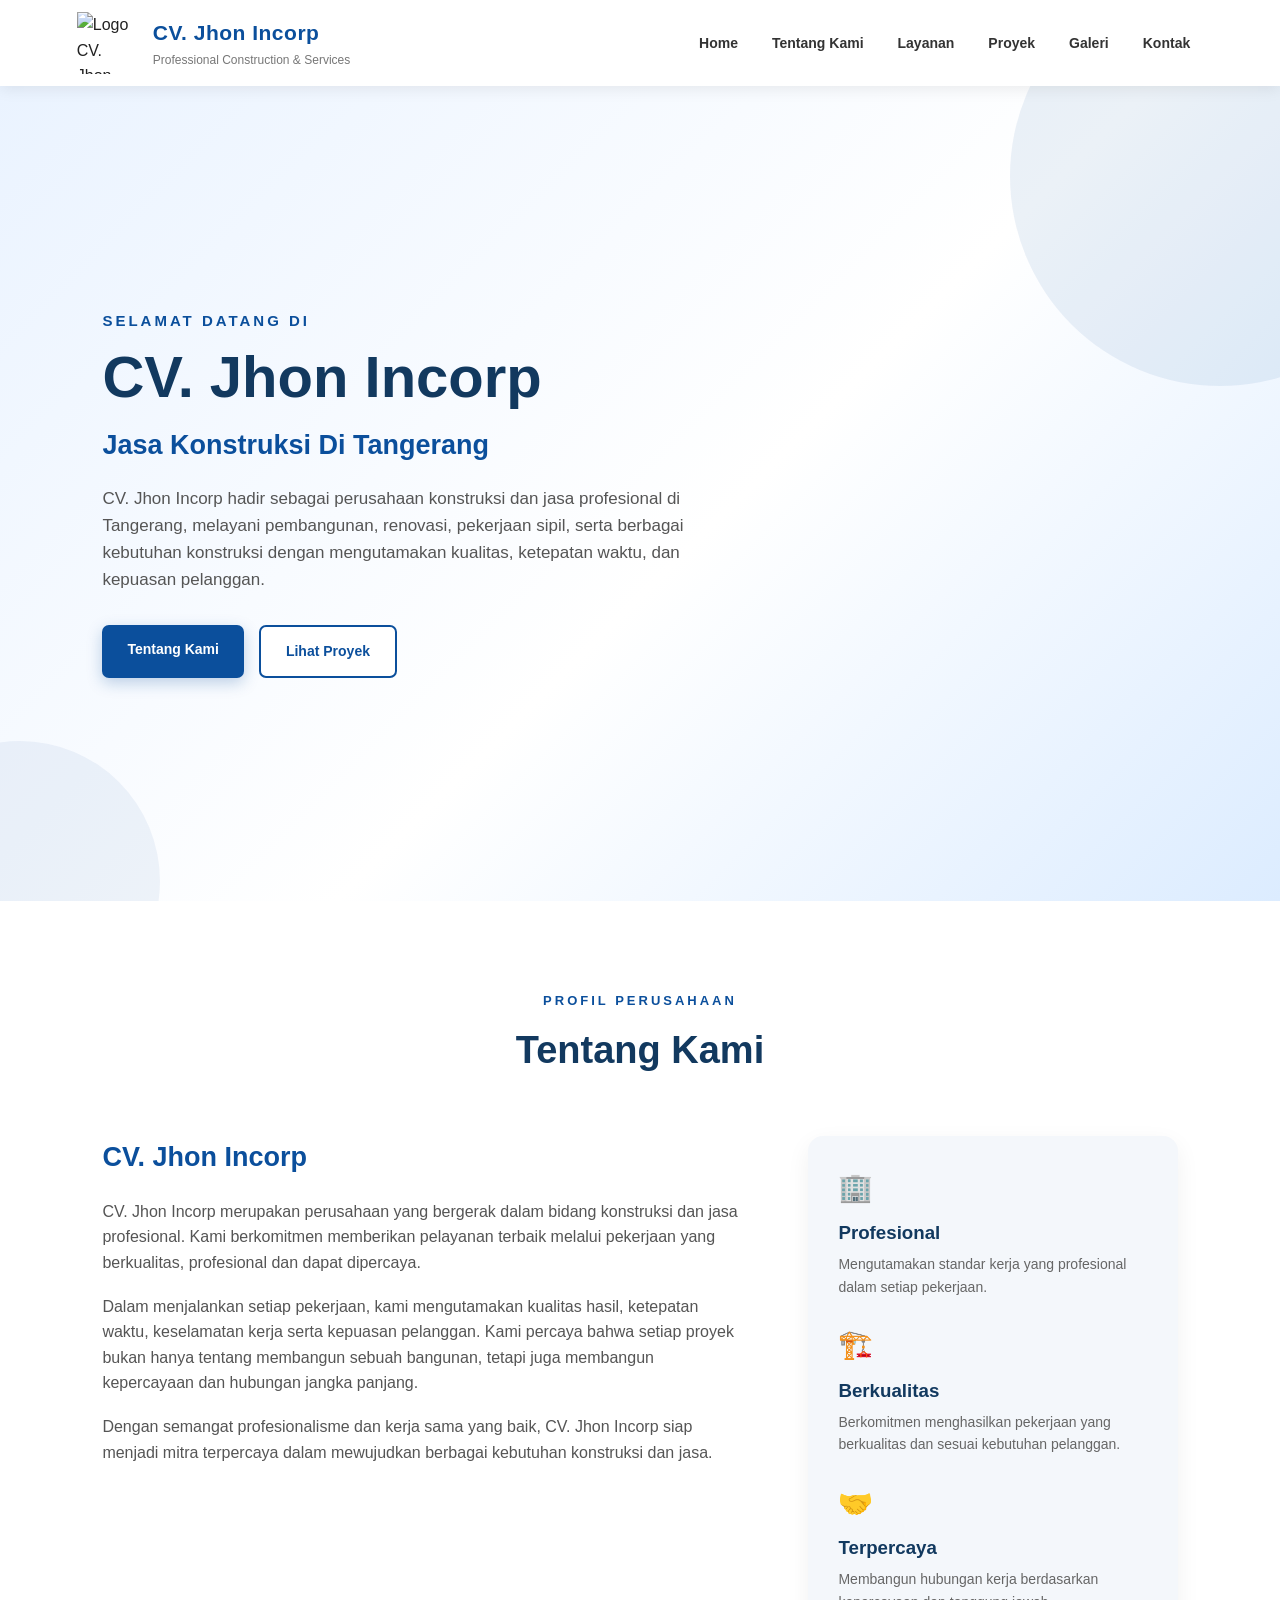
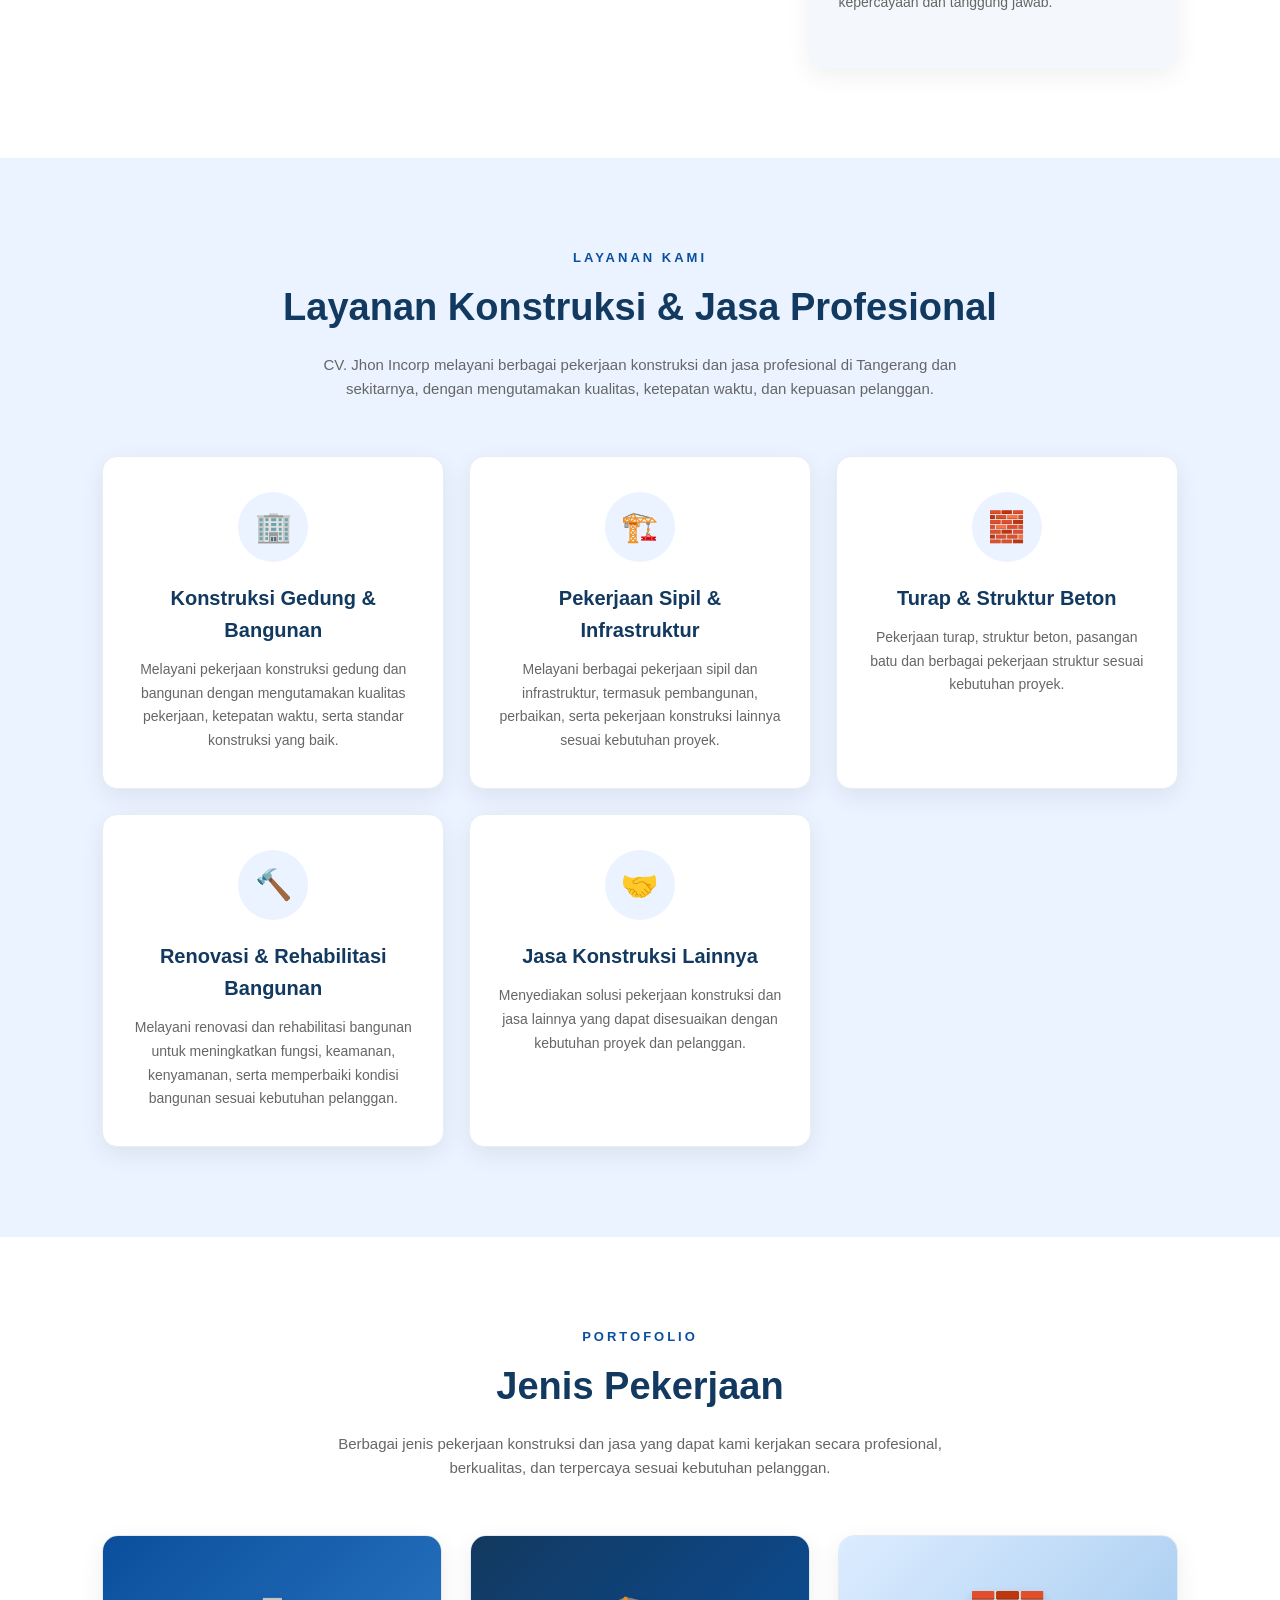
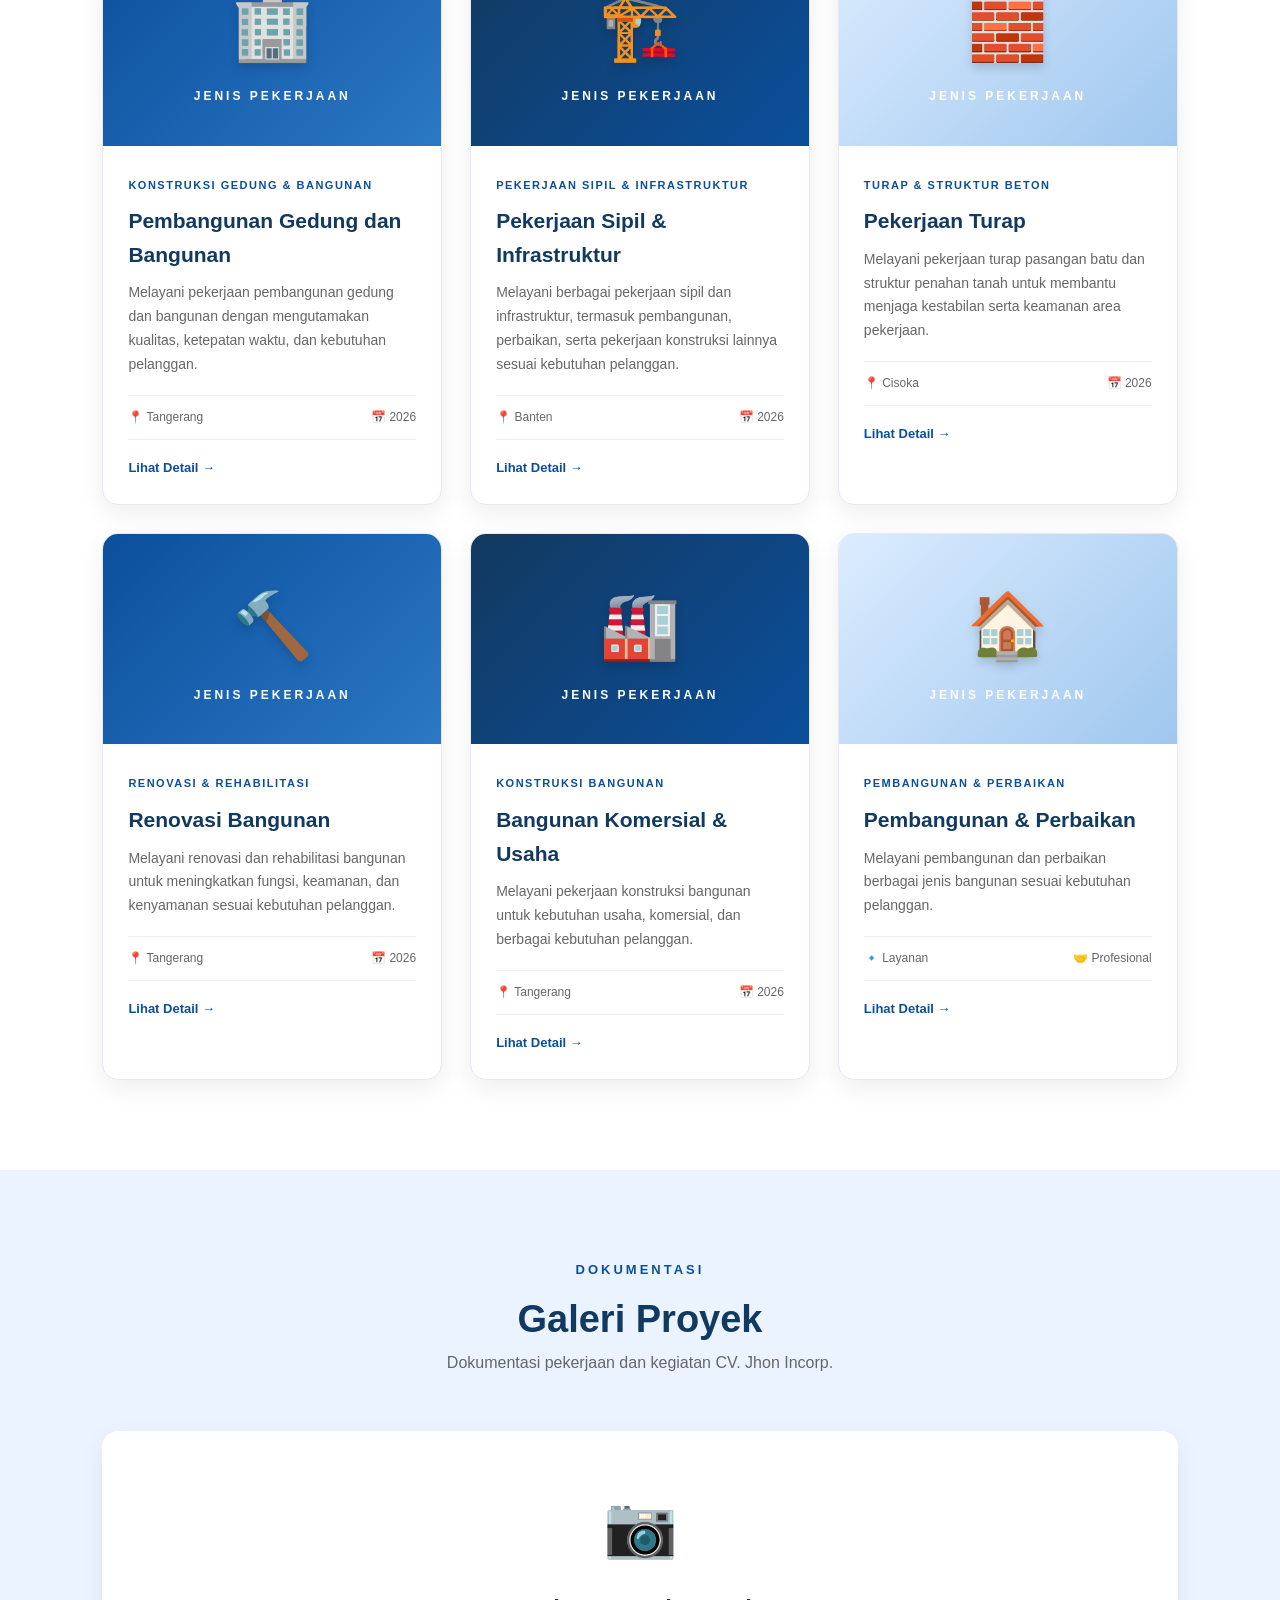
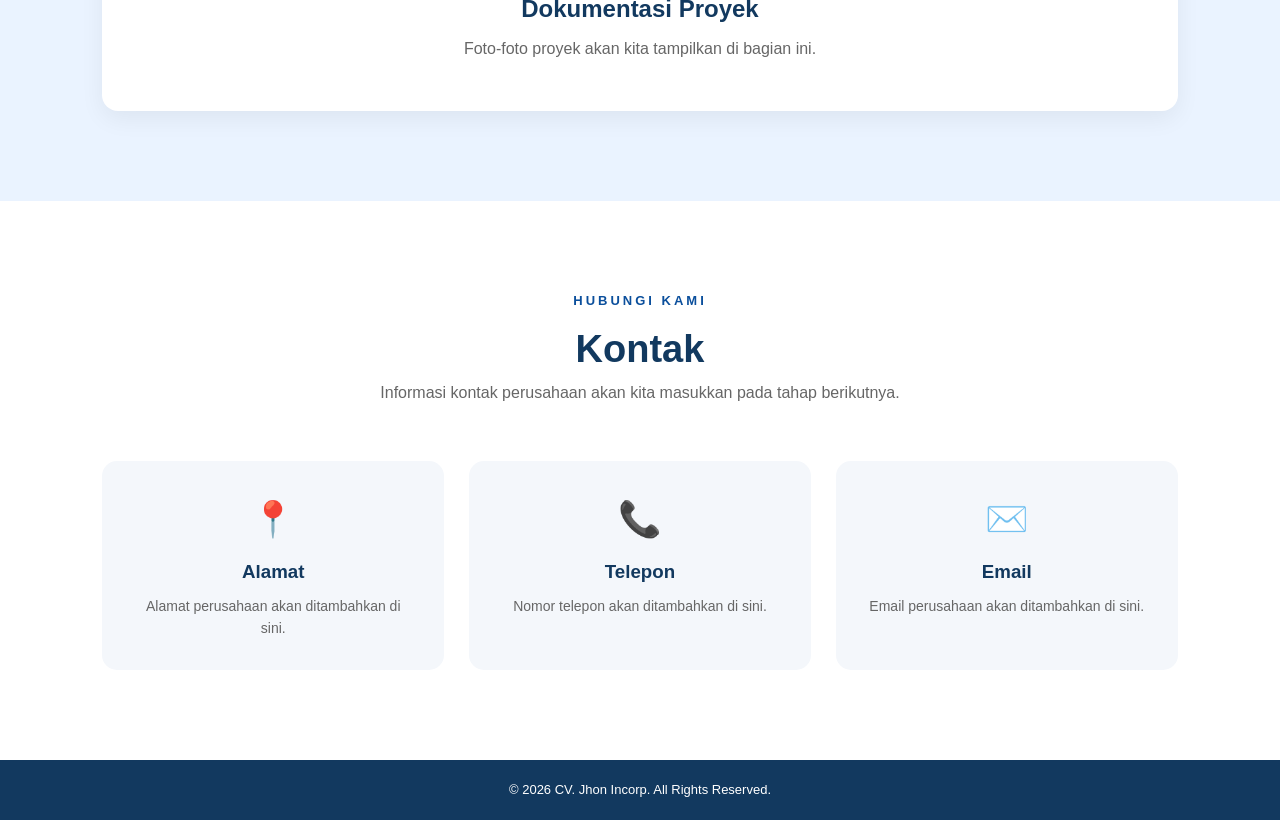
==== commit 8f23d3e3: "Update index.html" ====
--- a/index.html
+++ b/index.html
@@ -353,7 +353,7 @@
 
 
 
-    <!-- ================= PROYEK KAMI ================= -->
+    <!-- ================= JENIS PEKERJAAN ================= -->
 
     <section class="projects" id="proyek">
 
@@ -364,12 +364,14 @@
 
                 <p>PORTOFOLIO</p>
 
-                <h2>Proyek Kami</h2>
+                <h2>Jenis Pekerjaan</h2>
 
                 <span>
 
-                    Beberapa jenis pekerjaan yang dapat kami
-                    kerjakan secara profesional dan terpercaya.
+                    Berbagai jenis pekerjaan konstruksi dan jasa yang
+                    dapat kami kerjakan secara profesional, berkualitas,
+                    dan terpercaya sesuai kebutuhan pelanggan.
+
 
                 </span>
 
@@ -390,7 +392,7 @@
                         </div>
 
                         <span>
-                            PROYEK
+                            JENIS PEKERJAAN
                         </span>
 
                     </div>
@@ -399,17 +401,17 @@
                     <div class="project-content">
 
                         <span class="project-category">
-                            KONSTRUKSI GEDUNG
+                            KONSTRUKSI GEDUNG & BANGUNAN
                         </span>
 
                         <h3>
-                            Pembangunan Gedung
+                            Pembangunan Gedung dan Bangunan
                         </h3>
 
                         <p>
-                            Pekerjaan konstruksi pembangunan
-                            gedung dengan standar kualitas
-                            dan ketepatan waktu.
+                            Melayani pekerjaan pembangunan gedung dan bangunan
+                            dengan mengutamakan kualitas, ketepatan waktu,
+                            dan kebutuhan pelanggan.
                         </p>
 
 
@@ -447,7 +449,7 @@
                         </div>
 
                         <span>
-                            PROYEK
+                            JENIS PEKERJAAN
                         </span>
 
                     </div>
@@ -456,17 +458,17 @@
                     <div class="project-content">
 
                         <span class="project-category">
-                            PEKERJAAN SIPIL
+                            PEKERJAAN SIPIL & INFRASTRUKTUR
                         </span>
 
                         <h3>
-                            Pekerjaan Infrastruktur
+                            Pekerjaan Sipil & Infrastruktur
                         </h3>
 
                         <p>
-                            Pelaksanaan pekerjaan sipil dan
-                            infrastruktur sesuai kebutuhan
-                            proyek.
+                            Melayani berbagai pekerjaan sipil dan infrastruktur,
+                            termasuk pembangunan, perbaikan, serta pekerjaan
+                            konstruksi lainnya sesuai kebutuhan pelanggan.
                         </p>
 
 
@@ -504,7 +506,7 @@
                         </div>
 
                         <span>
-                            PROYEK
+                            JENIS PEKERJAAN
                         </span>
 
                     </div>
@@ -513,7 +515,7 @@
                     <div class="project-content">
 
                         <span class="project-category">
-                            TURAP & STRUKTUR
+                            TURAP & STRUKTUR BETON
                         </span>
 
                         <h3>
@@ -521,8 +523,9 @@
                         </h3>
 
                         <p>
-                            Pekerjaan turap pasangan batu untuk
-                            pengamanan dan penahan tanah.
+                            Melayani pekerjaan turap pasangan batu dan struktur
+                            penahan tanah untuk membantu menjaga kestabilan
+                            serta keamanan area pekerjaan.
                         </p>
 
 
@@ -560,7 +563,7 @@
                         </div>
 
                         <span>
-                            PROYEK
+                            JENIS PEKERJAAN
                         </span>
 
                     </div>
@@ -569,7 +572,7 @@
                     <div class="project-content">
 
                         <span class="project-category">
-                            RENOVASI
+                            RENOVASI & REHABILITASI
                         </span>
 
                         <h3>
@@ -577,9 +580,9 @@
                         </h3>
 
                         <p>
-                            Renovasi dan rehabilitasi bangunan
-                            untuk meningkatkan fungsi dan
-                            kenyamanan.
+                            Melayani renovasi dan rehabilitasi bangunan
+                            untuk meningkatkan fungsi, keamanan,
+                            dan kenyamanan sesuai kebutuhan pelanggan.
                         </p>
 
 
@@ -617,7 +620,7 @@
                         </div>
 
                         <span>
-                            PROYEK
+                            JENIS PEKERJAAN
                         </span>
 
                     </div>
@@ -626,16 +629,18 @@
                     <div class="project-content">
 
                         <span class="project-category">
-                            KONSTRUKSI
+                            KONSTRUKSI BANGUNAN
                         </span>
 
                         <h3>
-                            Bangunan Komersial
+                            Bangunan Komersial & Usaha
                         </h3>
 
                         <p>
-                            Pekerjaan konstruksi bangunan untuk
-                            kebutuhan usaha dan komersial.
+                            Melayani pekerjaan konstruksi bangunan untuk
+                            kebutuhan usaha, komersial, dan berbagai
+                            kebutuhan pelanggan.
+
                         </p>
 
 
@@ -673,7 +678,7 @@
                         </div>
 
                         <span>
-                            PROYEK
+                            JENIS PEKERJAAN
                         </span>
 
                     </div>
@@ -682,7 +687,7 @@
                     <div class="project-content">
 
                         <span class="project-category">
-                            PEKERJAAN BANGUNAN
+                            PEMBANGUNAN & PERBAIKAN
                         </span>
 
                         <h3>
@@ -690,22 +695,16 @@
                         </h3>
 
                         <p>
-                            Pembangunan dan perbaikan berbagai
+                            Melayani pembangunan dan perbaikan berbagai
                             jenis bangunan sesuai kebutuhan
                             pelanggan.
+
                         </p>
 
 
                         <div class="project-info">
-
-                            <span>
-                                📍 Banten
-                            </span>
-
-                            <span>
-                                📅 2026
-                            </span>
-
+                            <span>🔹 Layanan</span>
+                            <span>🤝 Profesional</span>
                         </div>
 
 
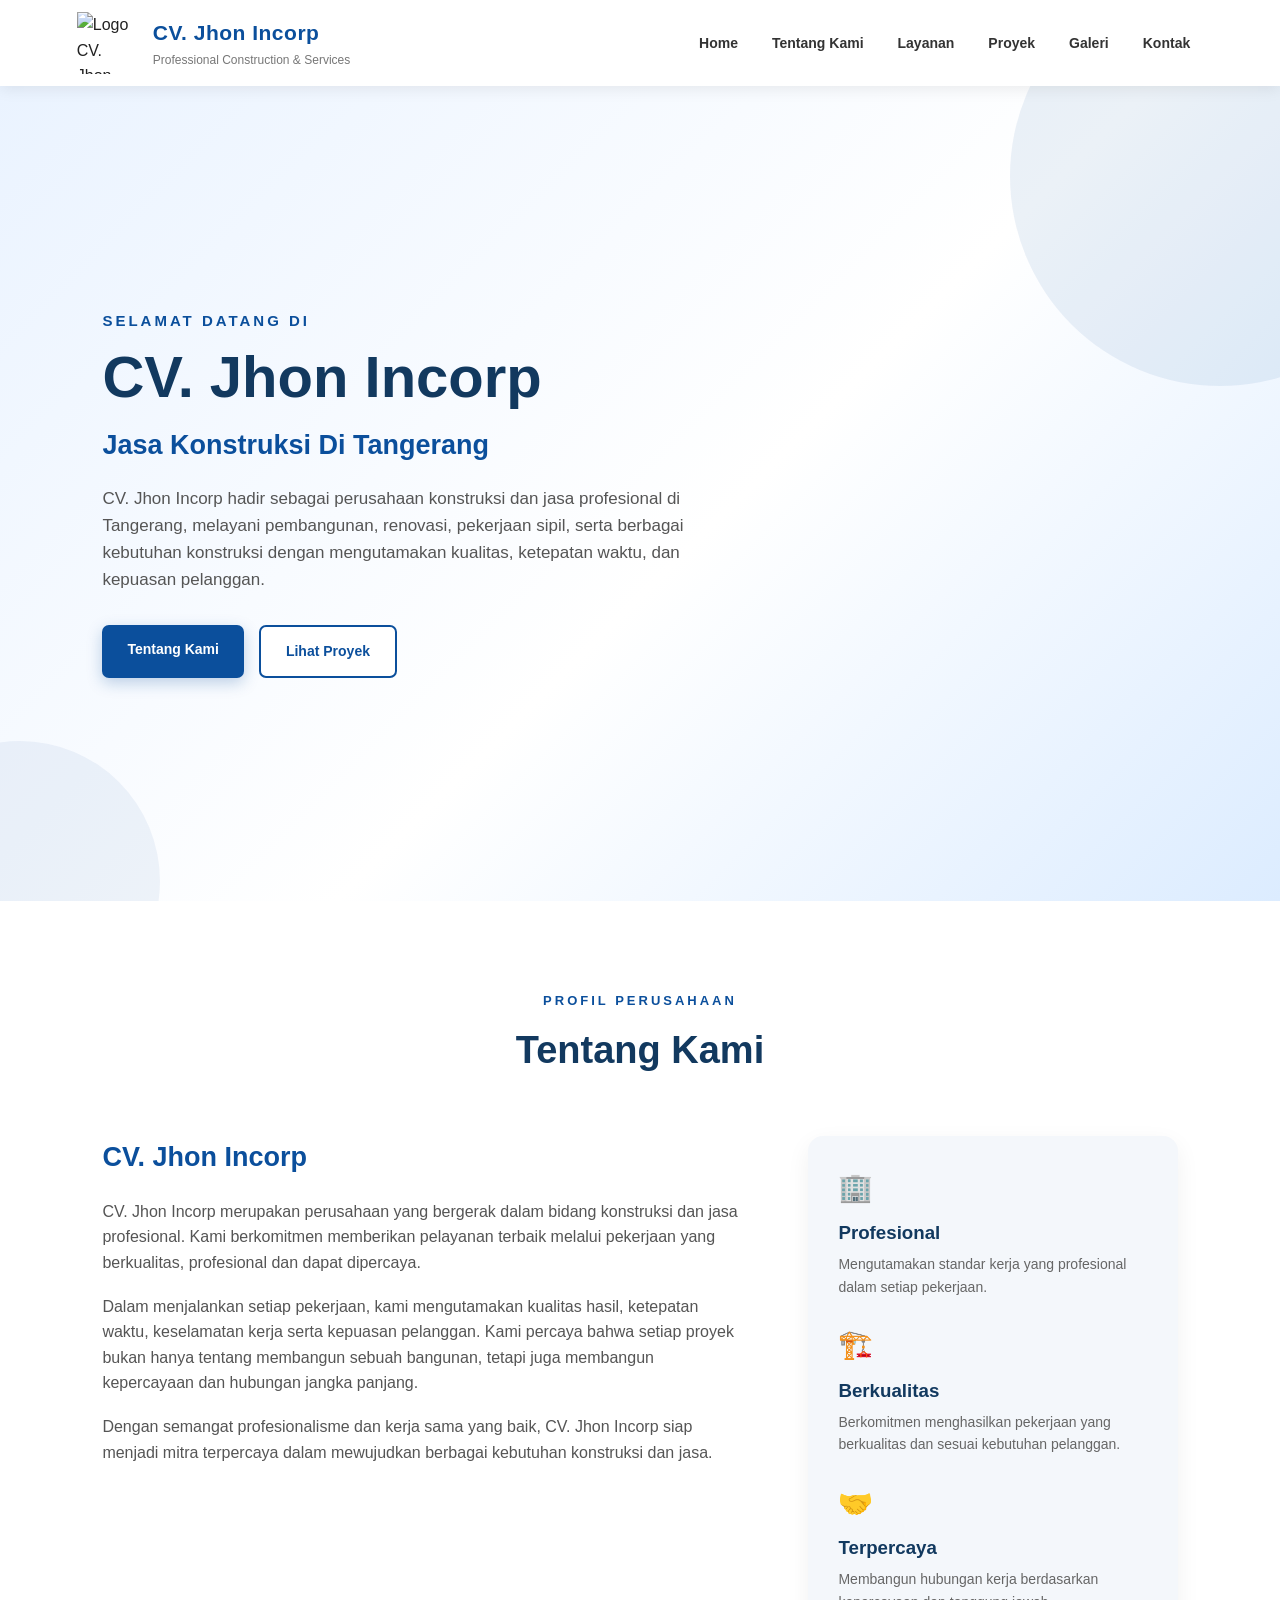
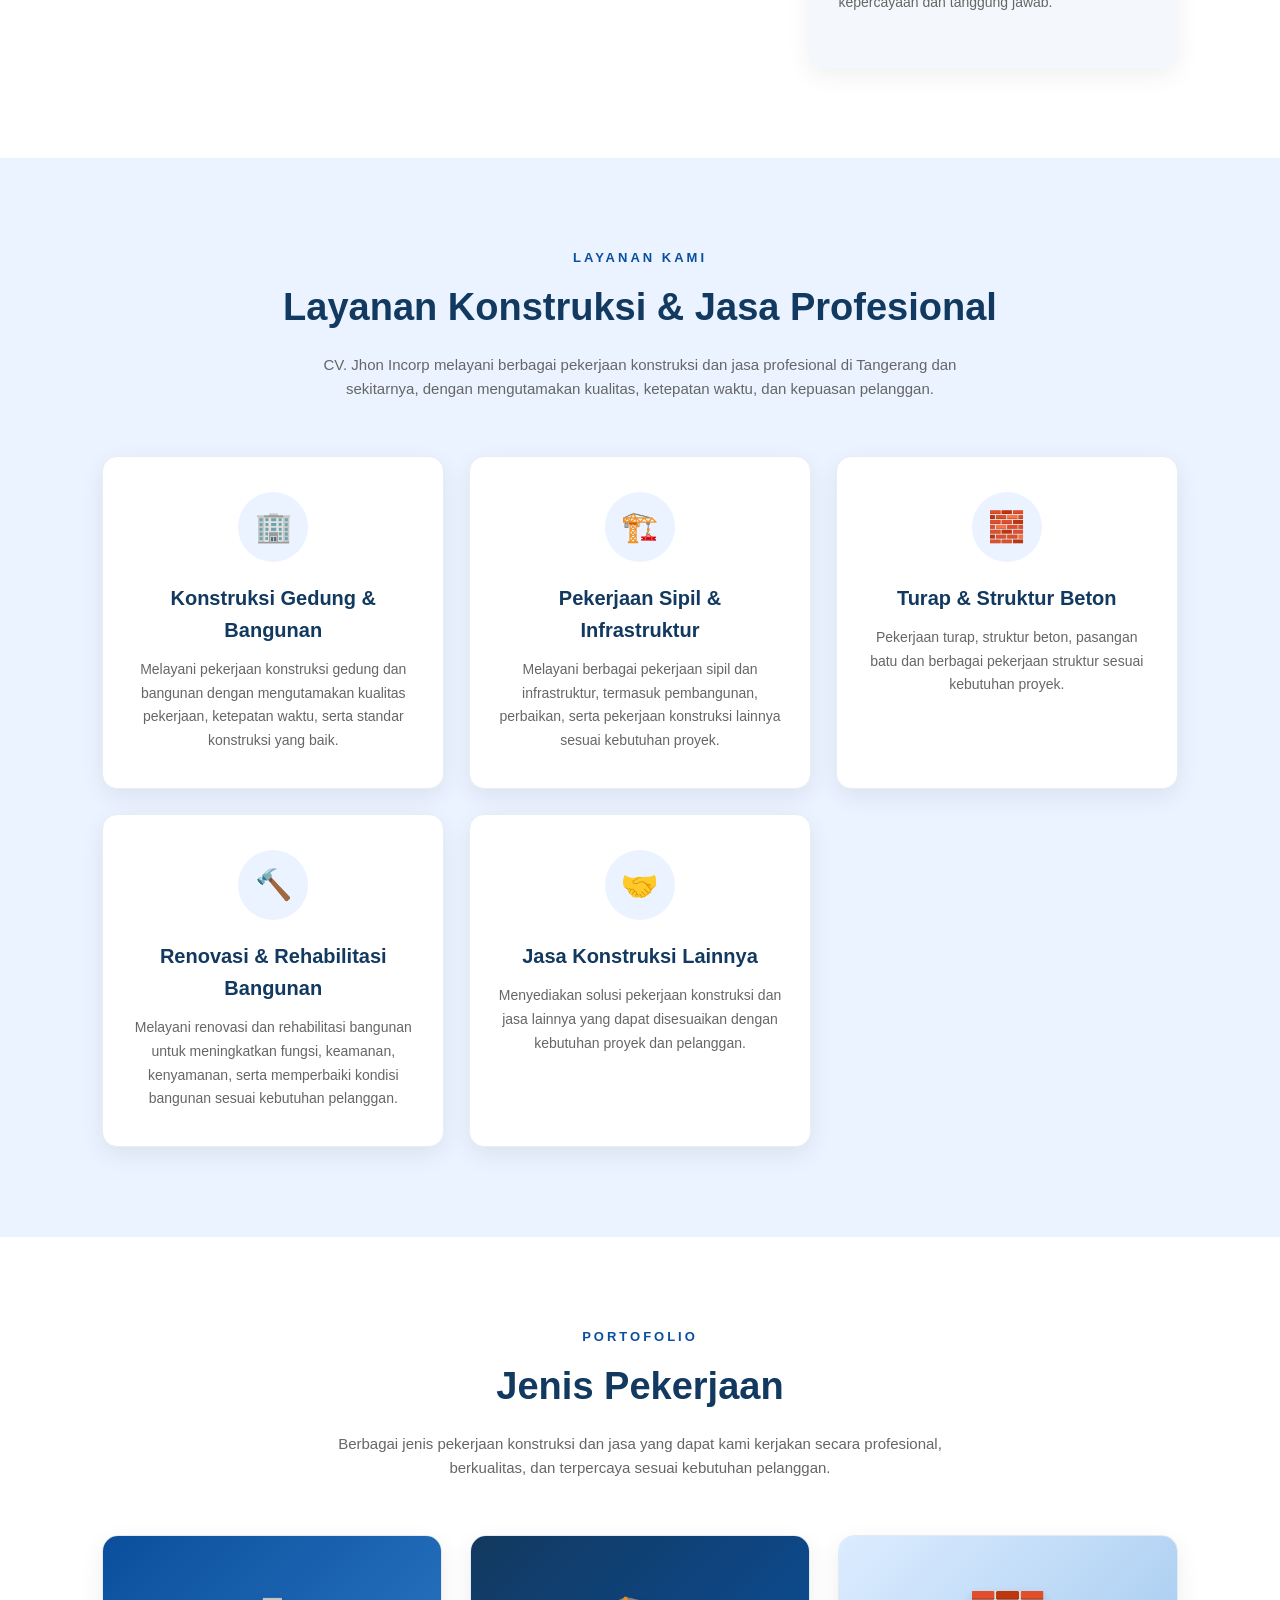
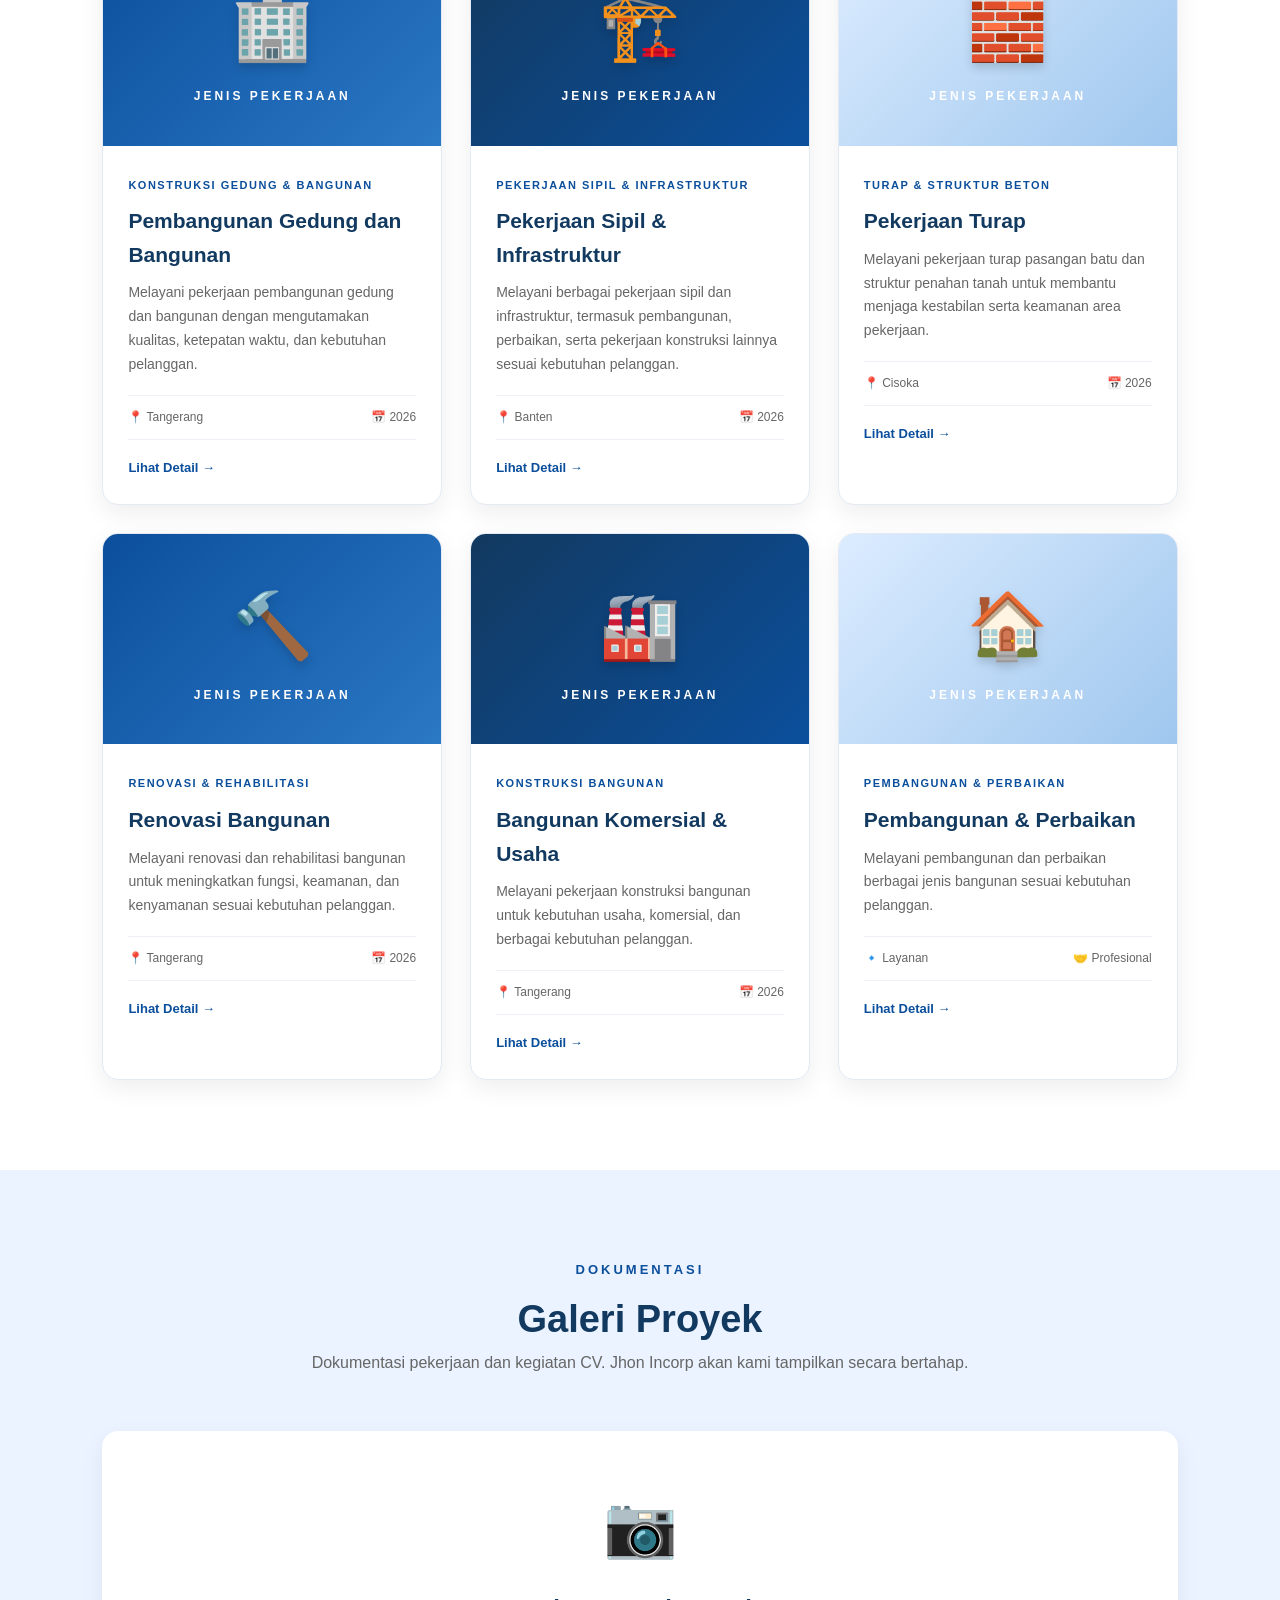
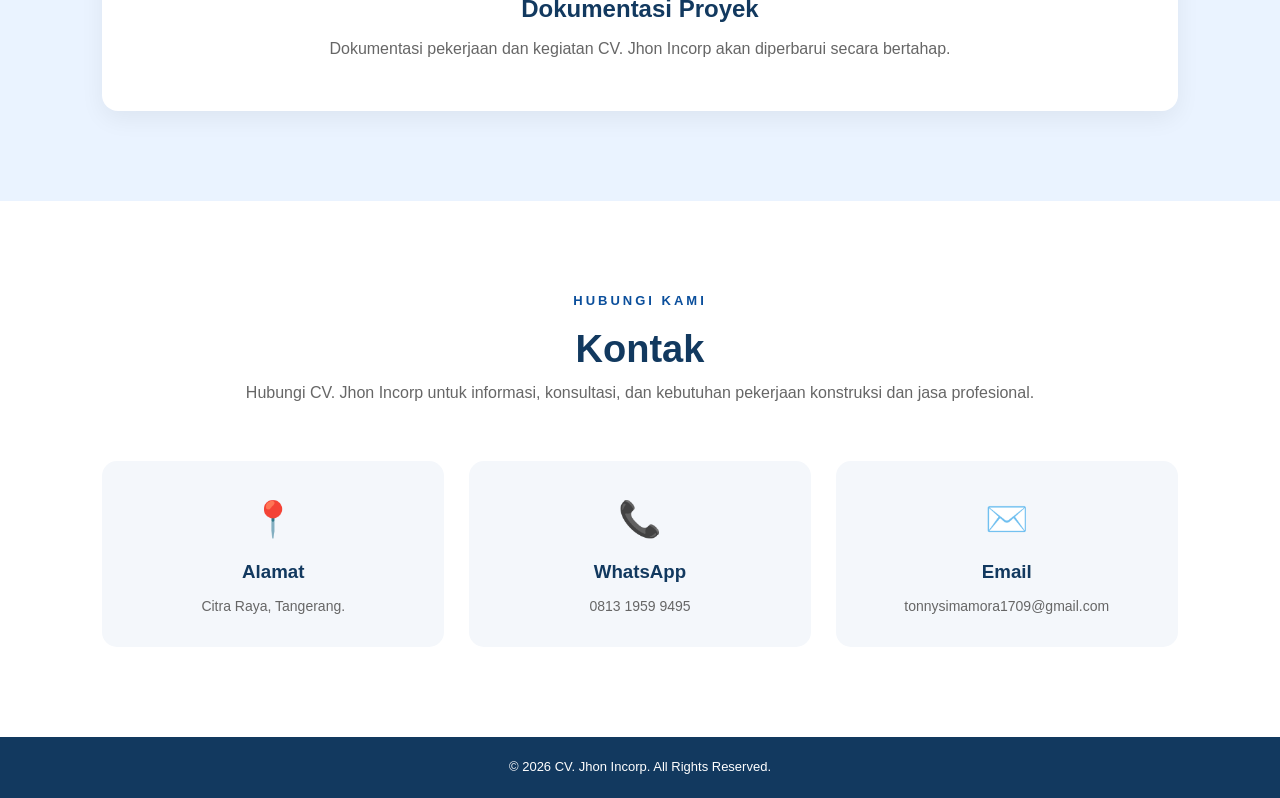
==== commit 4b137d2a: "Update index.html" ====
--- a/index.html
+++ b/index.html
@@ -740,7 +740,7 @@
                 <span>
 
                     Dokumentasi pekerjaan dan kegiatan
-                    CV. Jhon Incorp.
+                    CV. Jhon Incorp akan kami tampilkan secara bertahap.
 
                 </span>
 
@@ -758,8 +758,8 @@
                 </h3>
 
                 <p>
-                    Foto-foto proyek akan kita tampilkan
-                    di bagian ini.
+                    Dokumentasi pekerjaan dan kegiatan CV. Jhon Incorp
+                    akan diperbarui secara bertahap.
                 </p>
 
             </div>
@@ -783,8 +783,10 @@
                 <h2>Kontak</h2>
 
                 <span>
-                    Informasi kontak perusahaan akan kita
-                    masukkan pada tahap berikutnya.
+                    Hubungi CV. Jhon Incorp untuk informasi,
+                    konsultasi, dan kebutuhan pekerjaan konstruksi
+                    dan jasa profesional.
+
                 </span>
 
             </div>
@@ -803,8 +805,7 @@
                     </h3>
 
                     <p>
-                        Alamat perusahaan akan ditambahkan
-                        di sini.
+                        Citra Raya, Tangerang.
                     </p>
 
                 </div>
@@ -817,12 +818,11 @@
                     </div>
 
                     <h3>
-                        Telepon
-                    </h3>
-
-                    <p>
-                        Nomor telepon akan ditambahkan
-                        di sini.
+                        WhatsApp
+                    </h3>
+
+                    <p>
+                        0813 1959 9495
                     </p>
 
                 </div>
@@ -839,8 +839,7 @@
                     </h3>
 
                     <p>
-                        Email perusahaan akan ditambahkan
-                        di sini.
+                        tonnysimamora1709@gmail.com
                     </p>
 
                 </div>
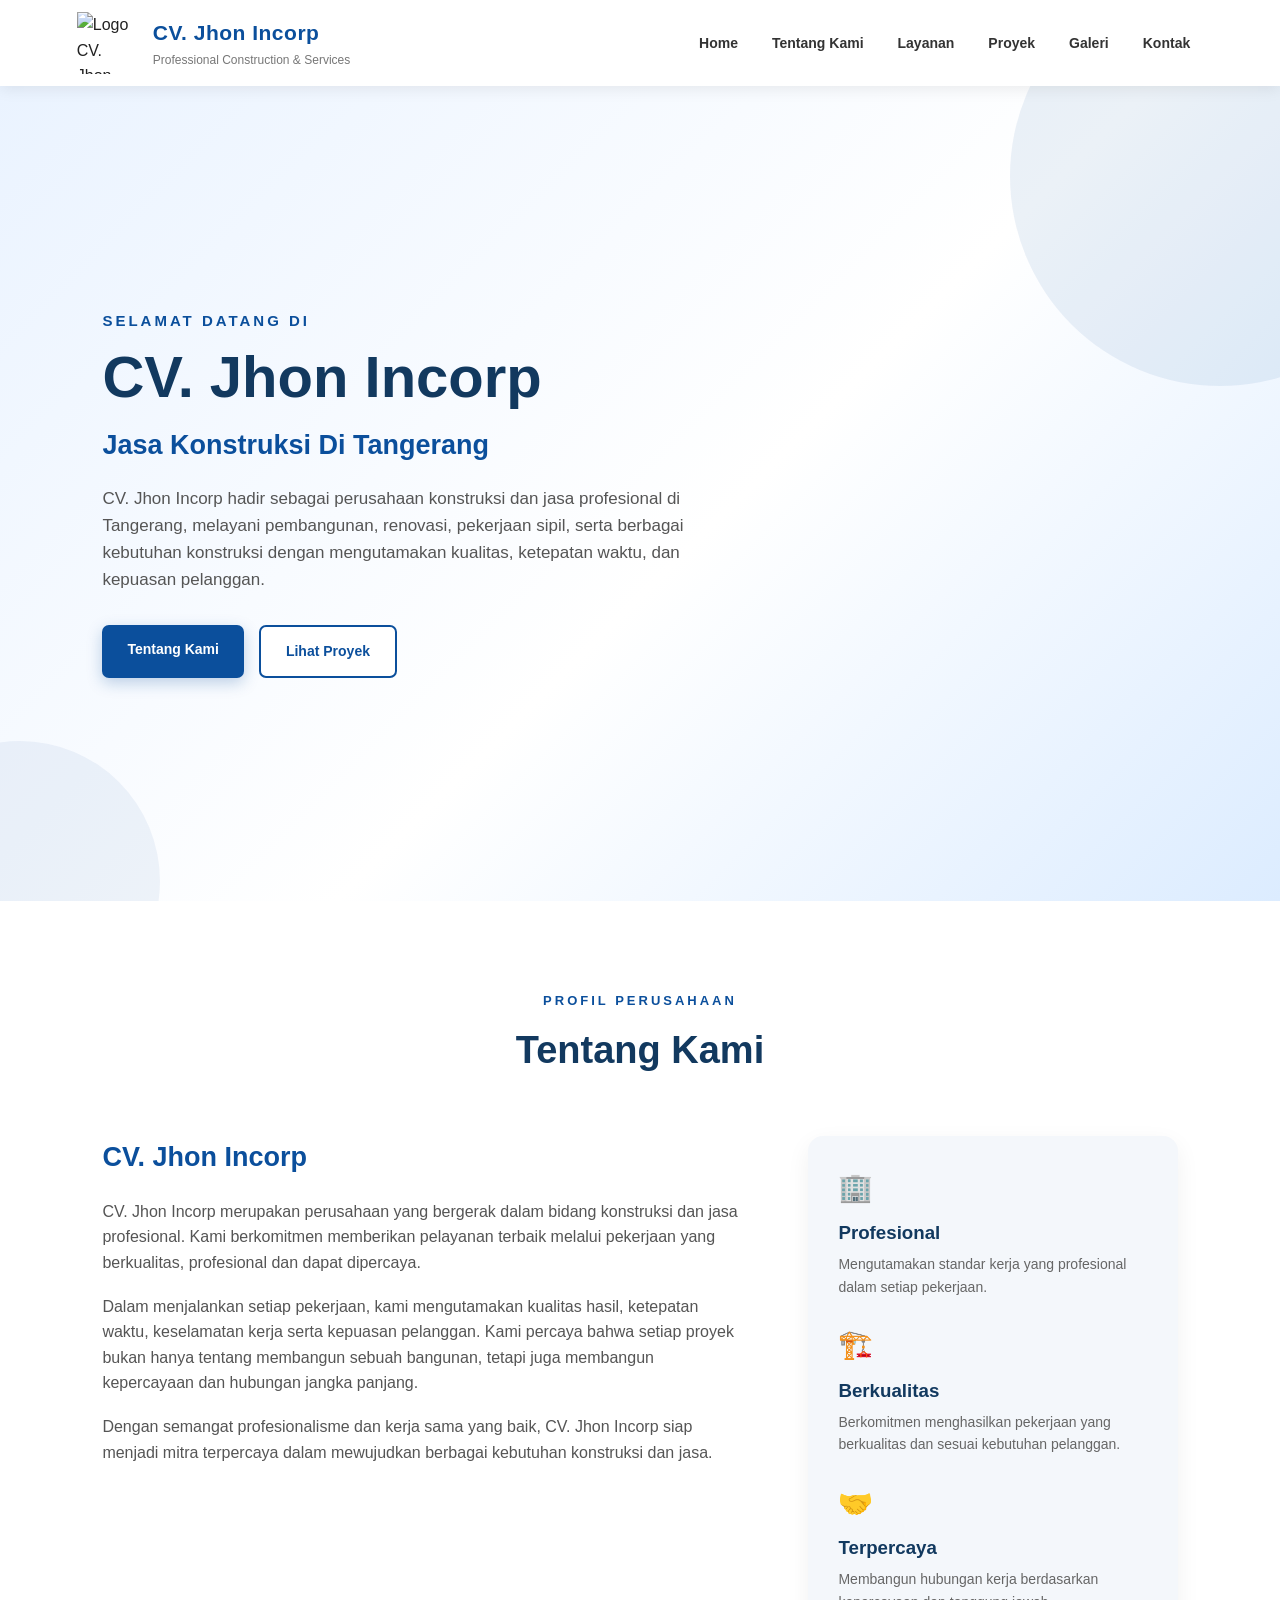
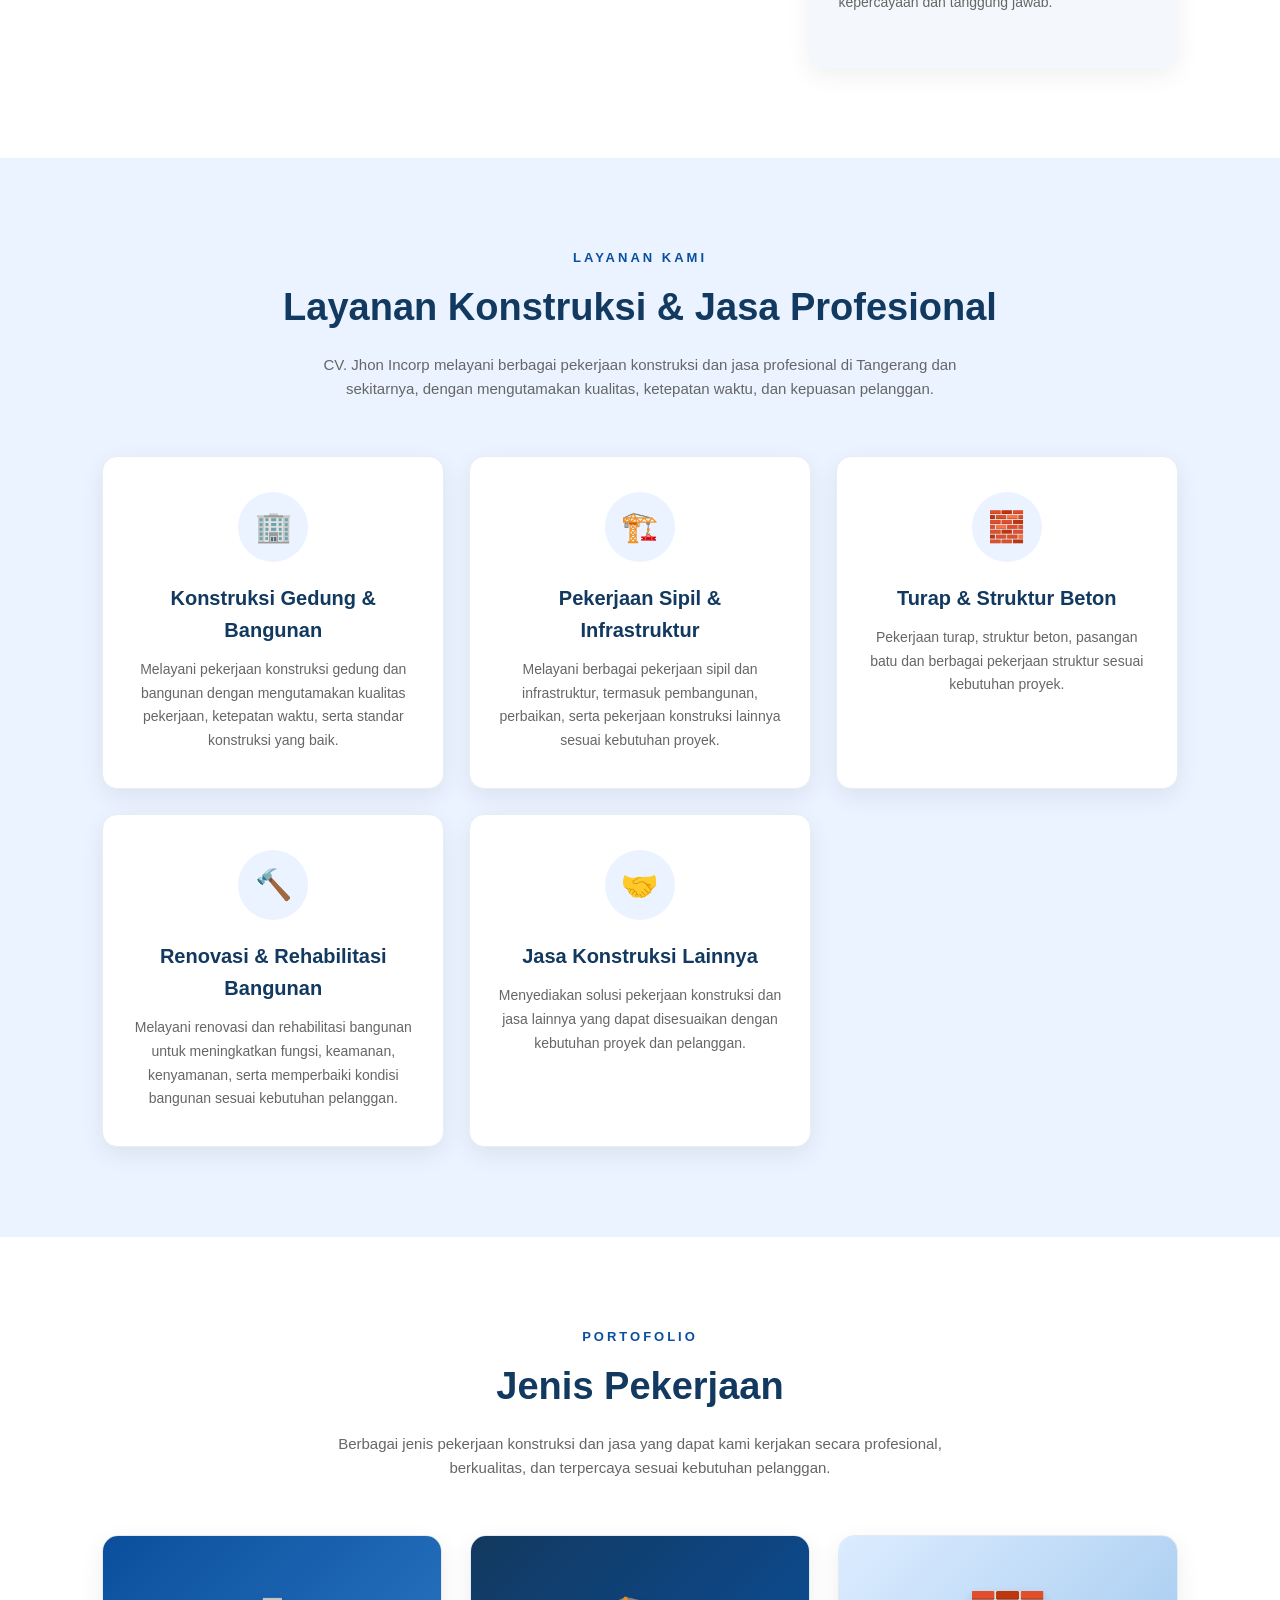
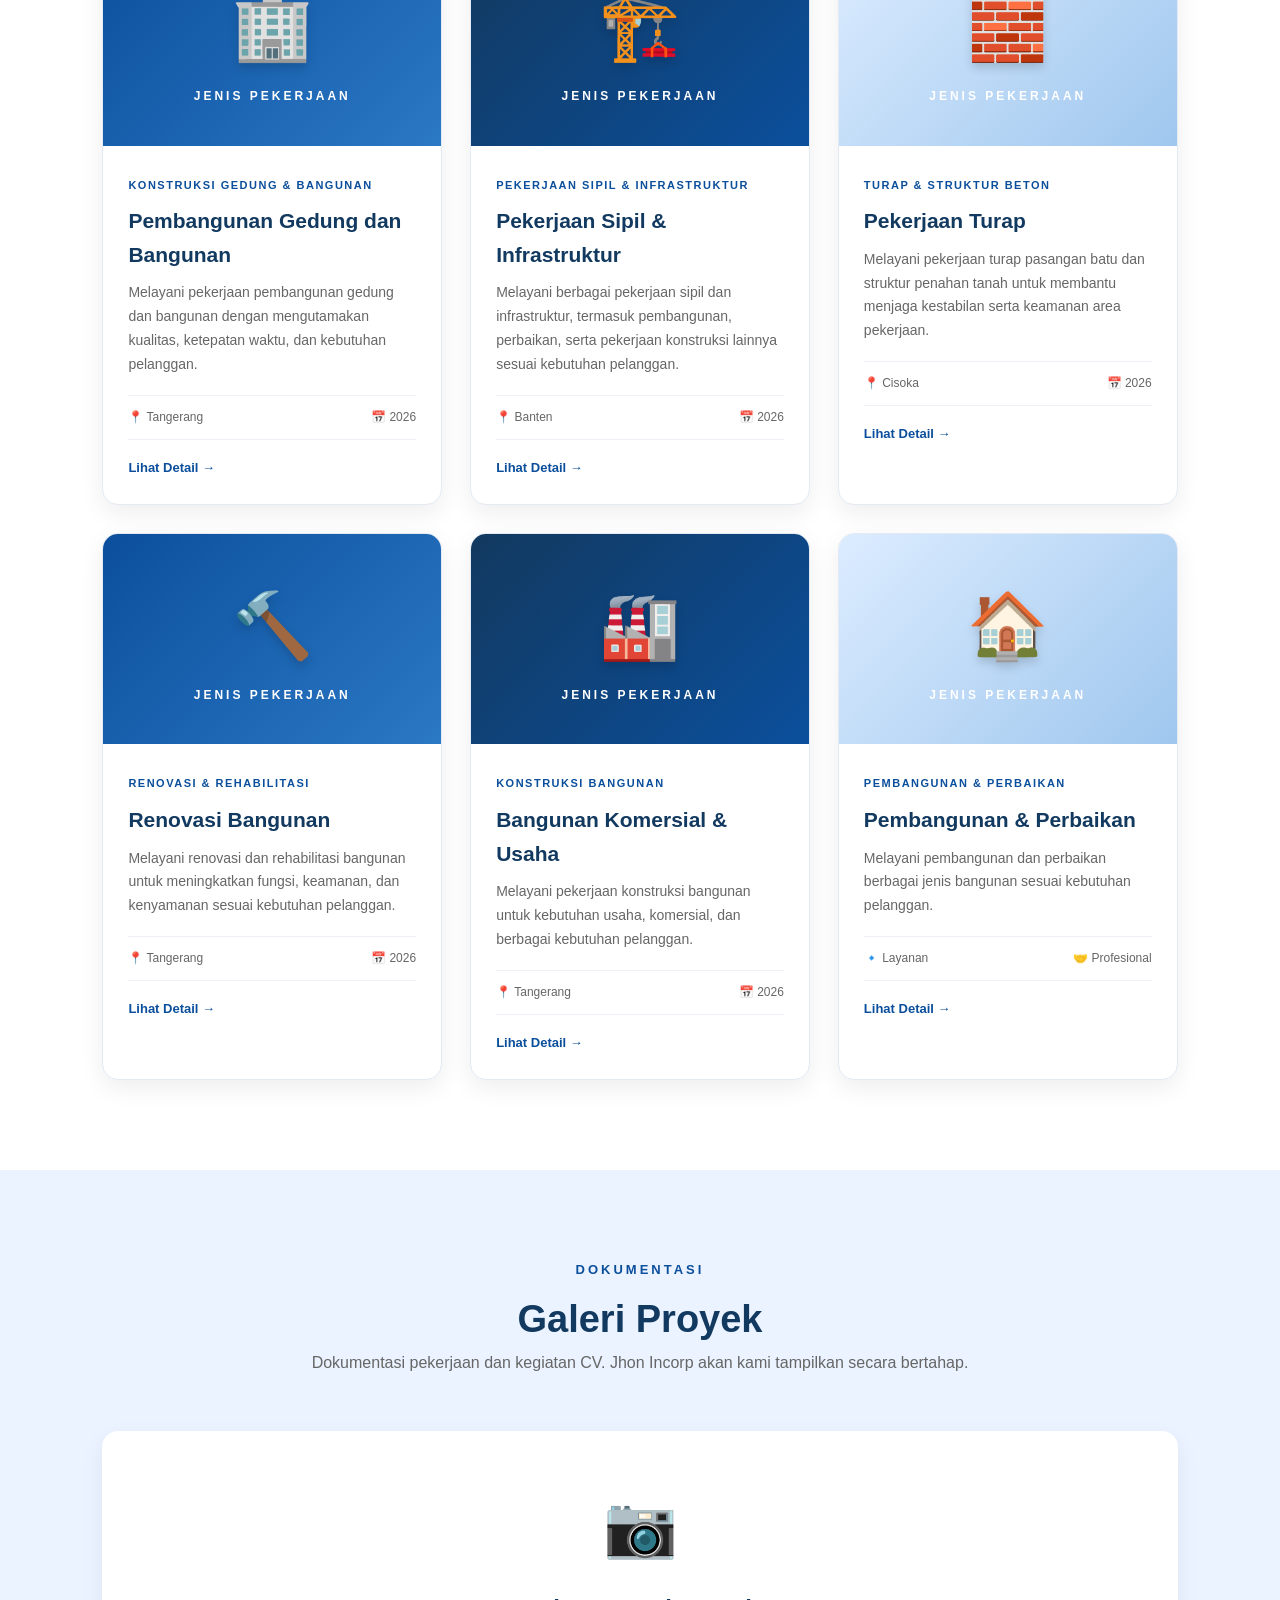
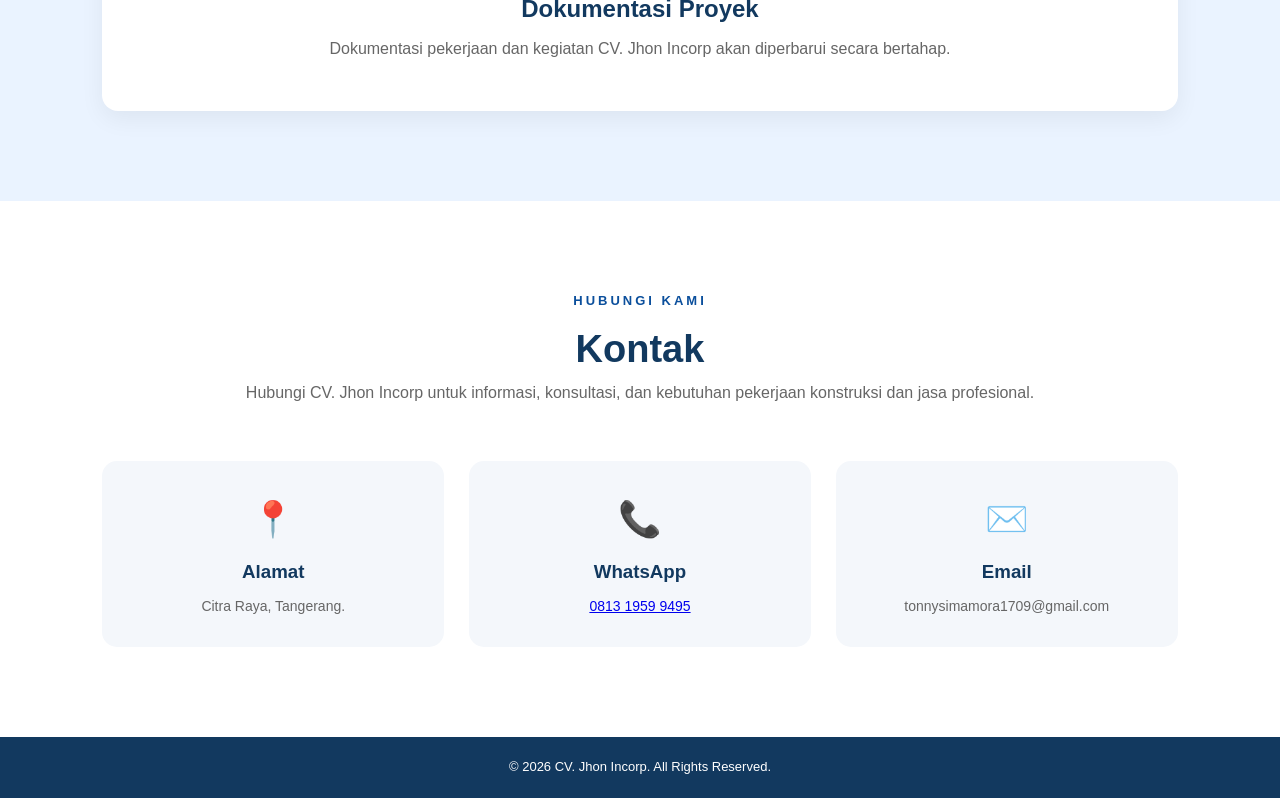
==== commit fd10d1fe: "Update index.html" ====
--- a/index.html
+++ b/index.html
@@ -822,7 +822,9 @@
                     </h3>
 
                     <p>
+                        <a href="https://wa.me/6281319599495" target="_blank">
                         0813 1959 9495
+                        </a>
                     </p>
 
                 </div>
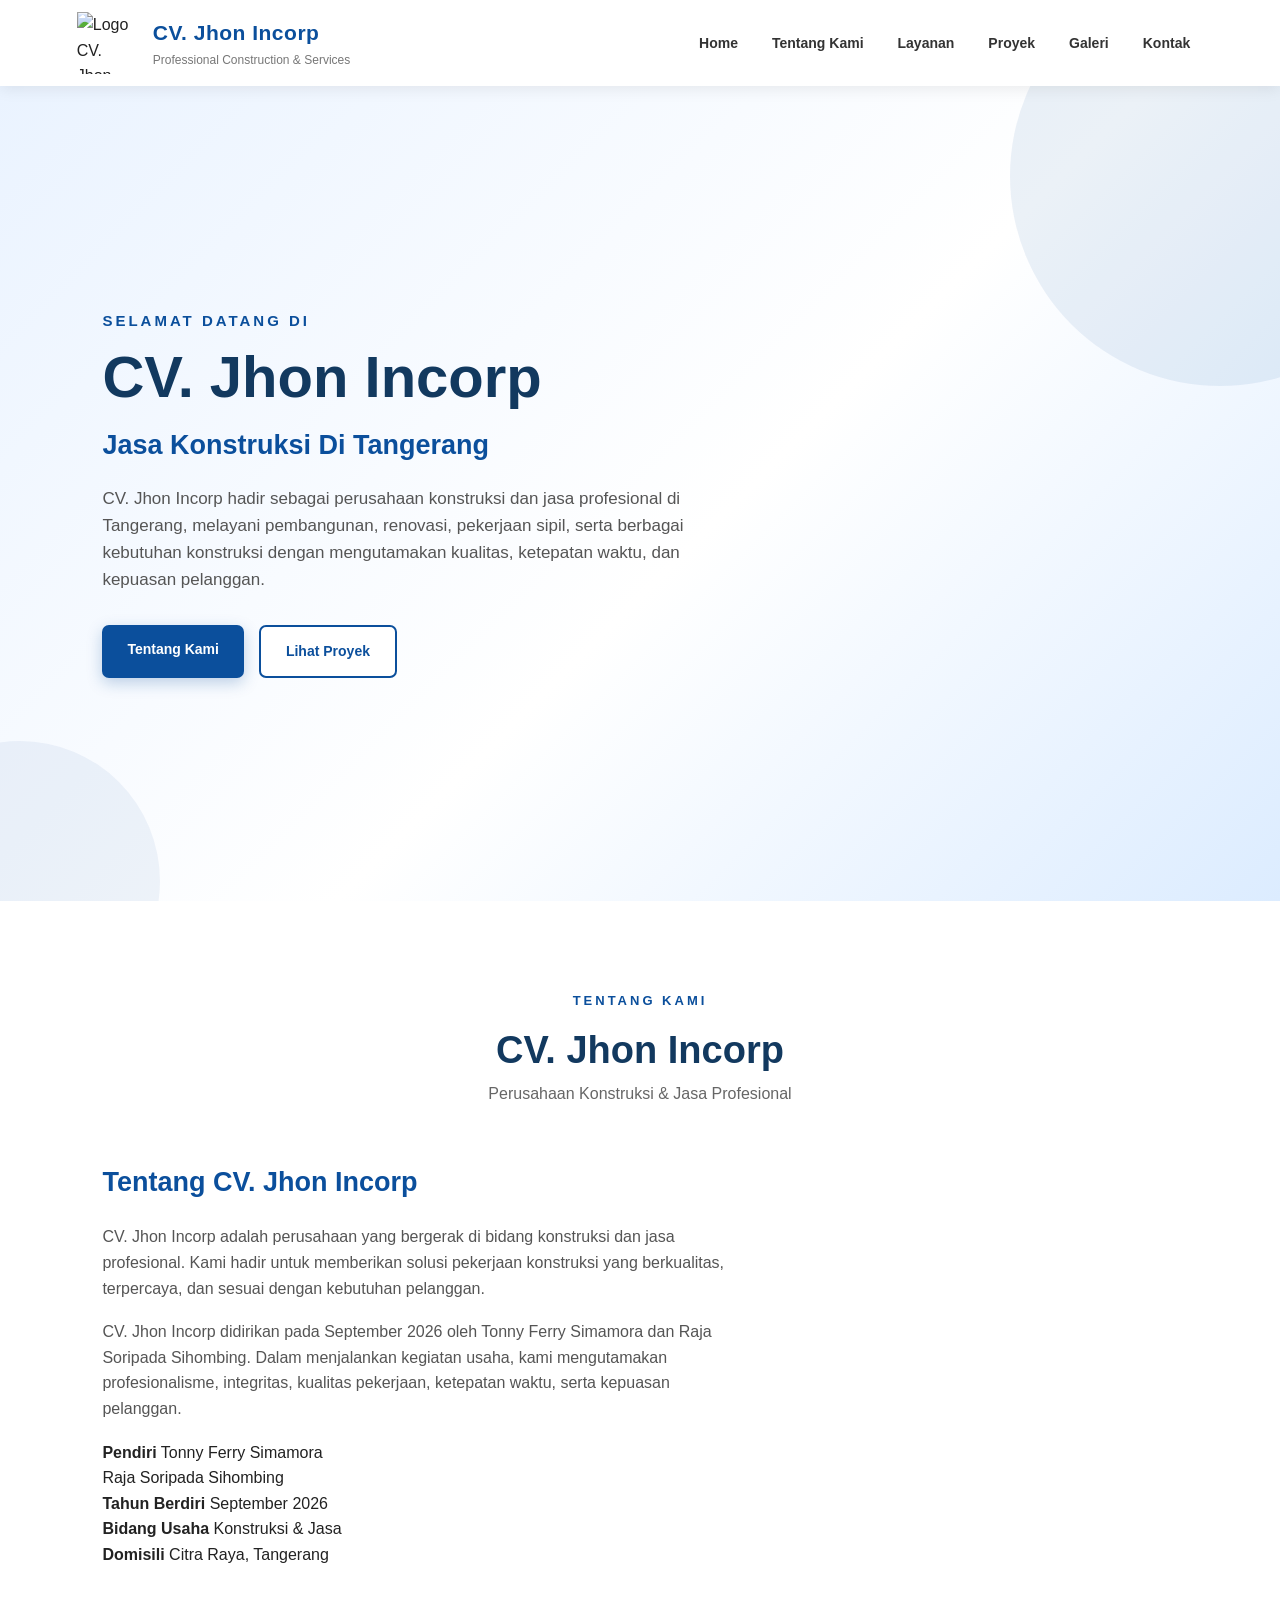
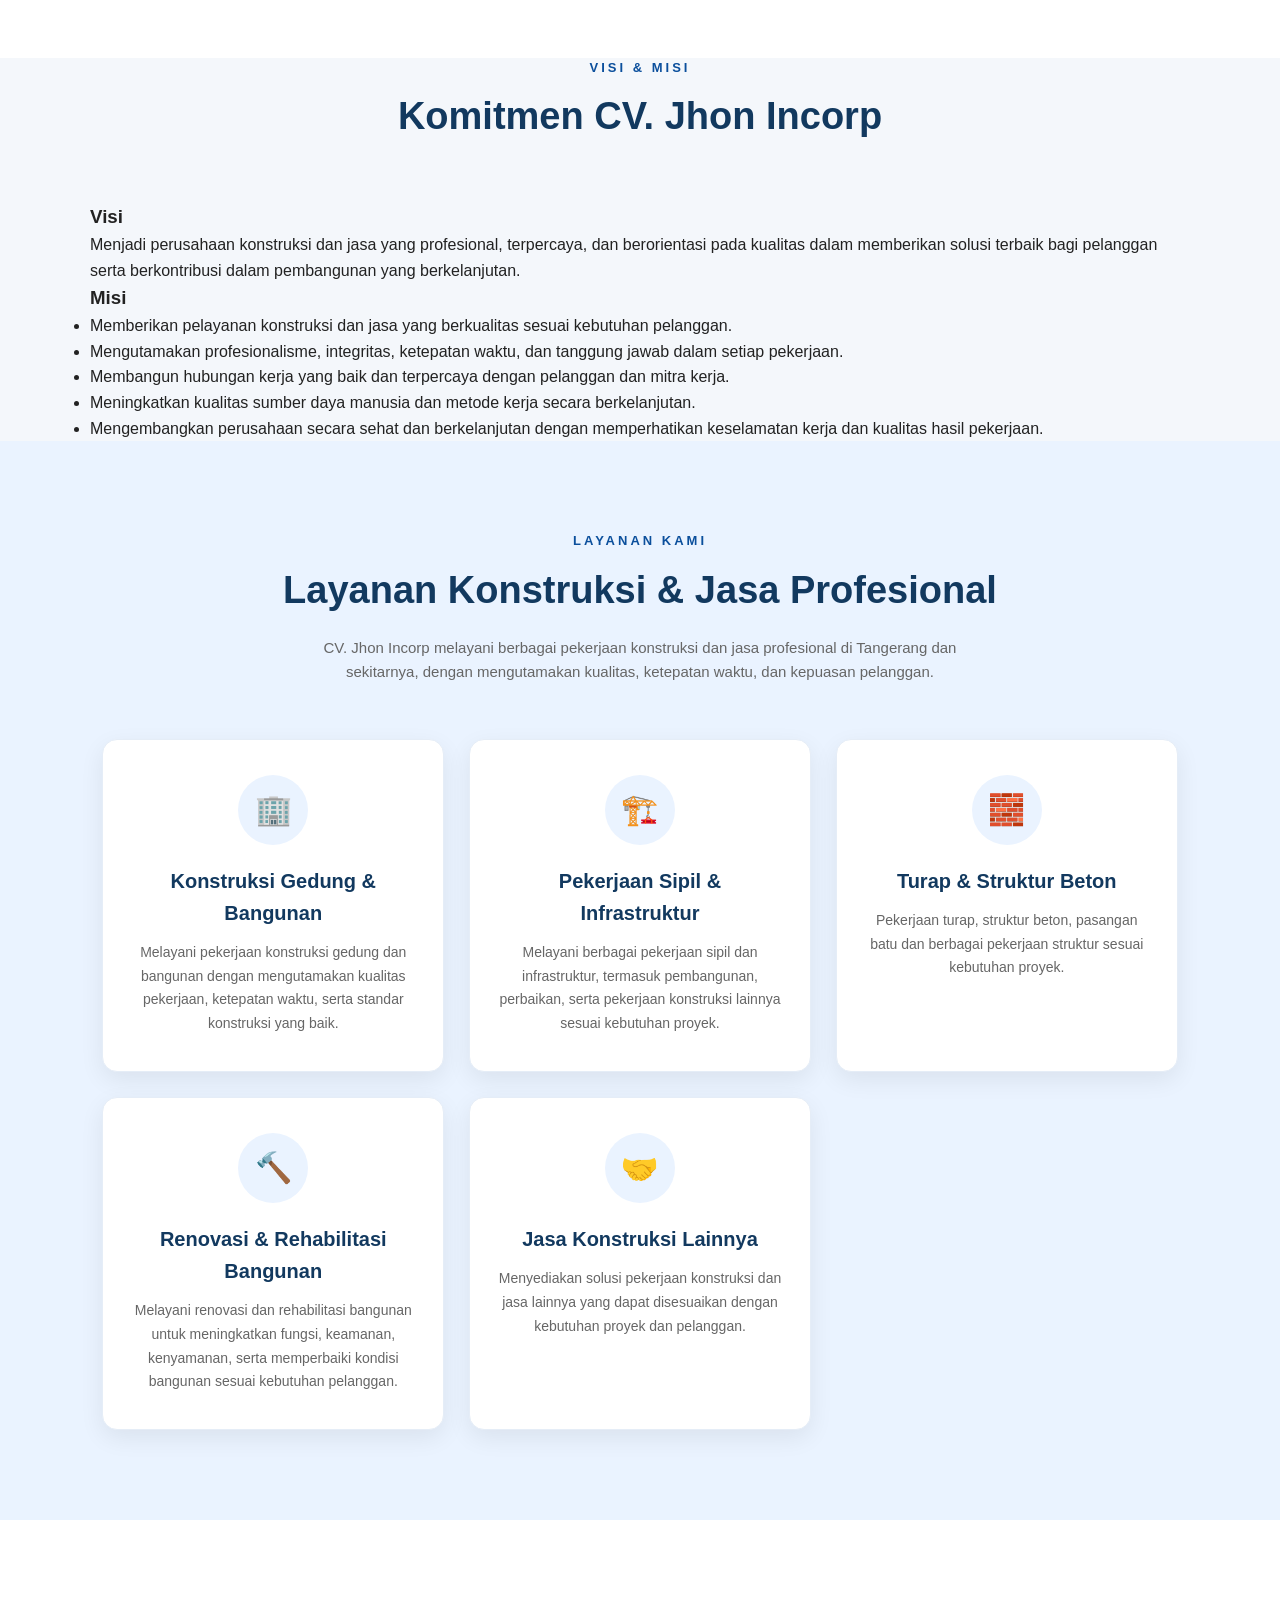
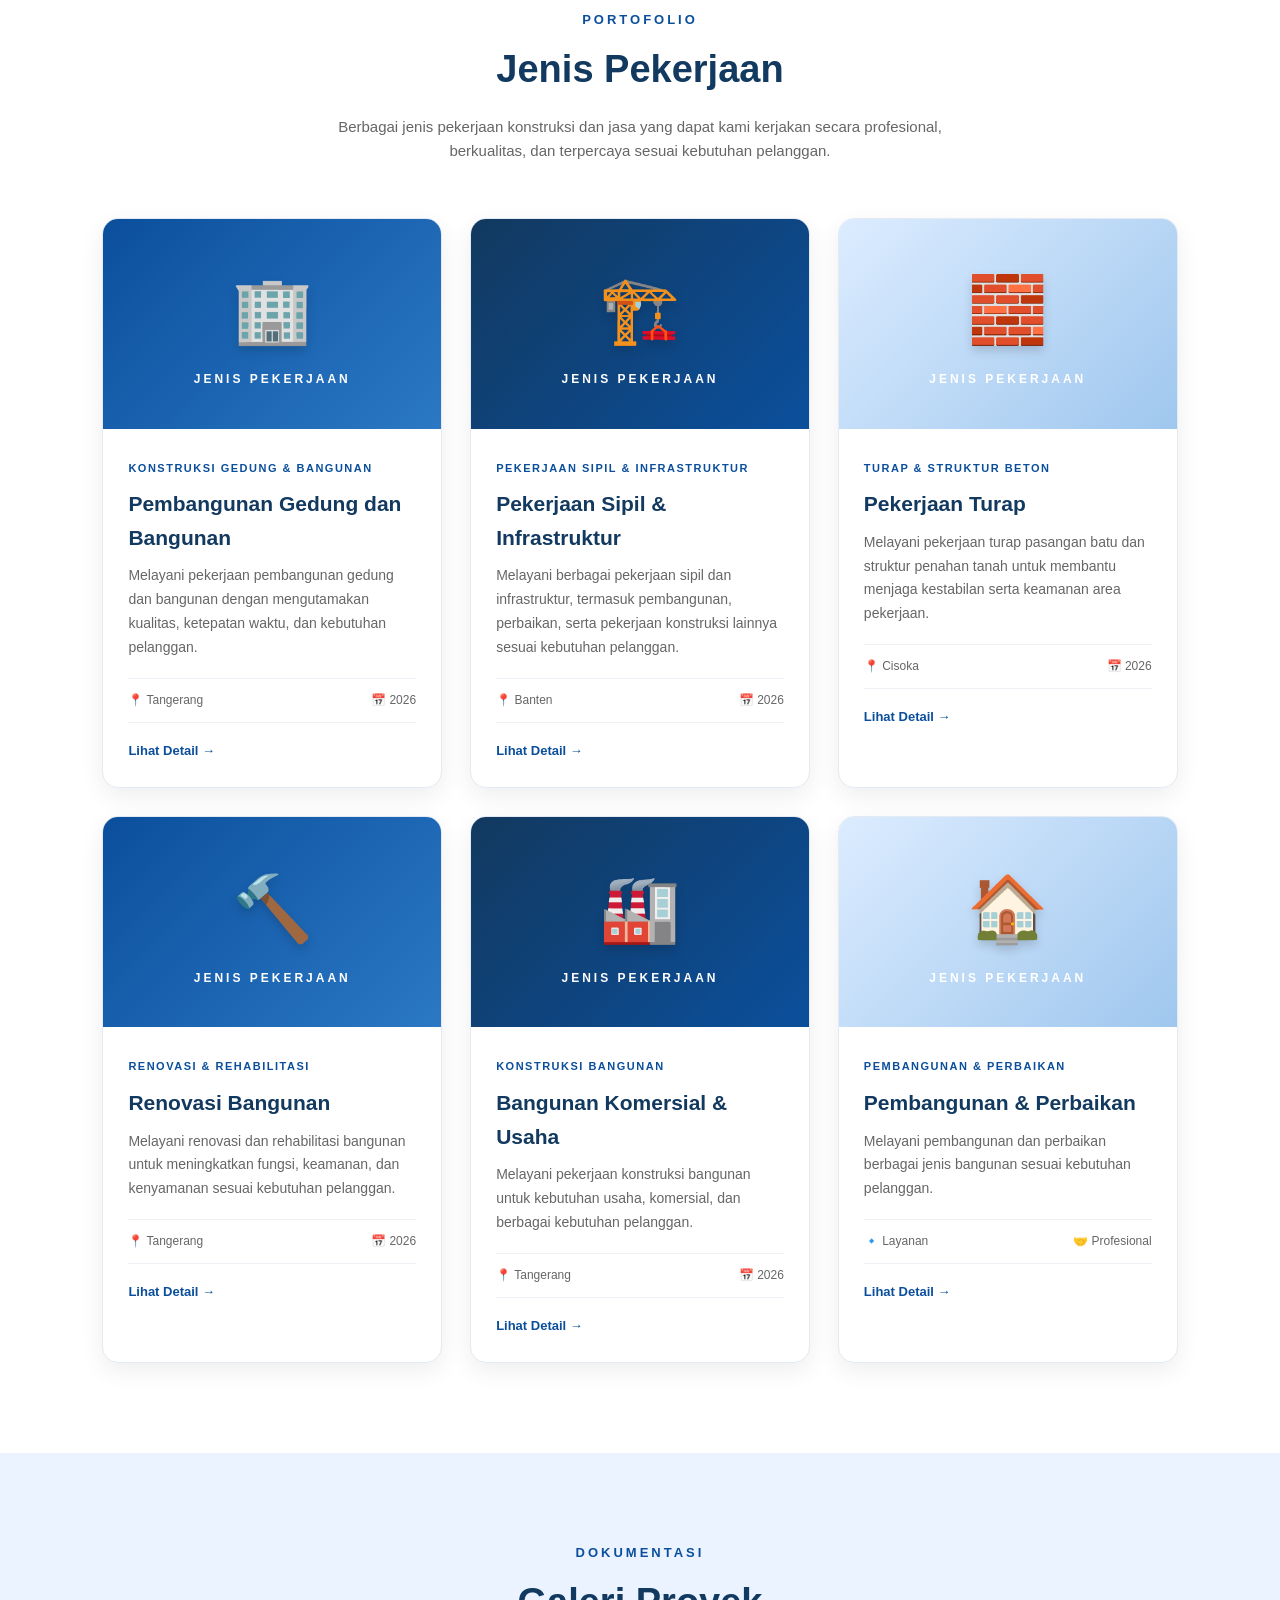
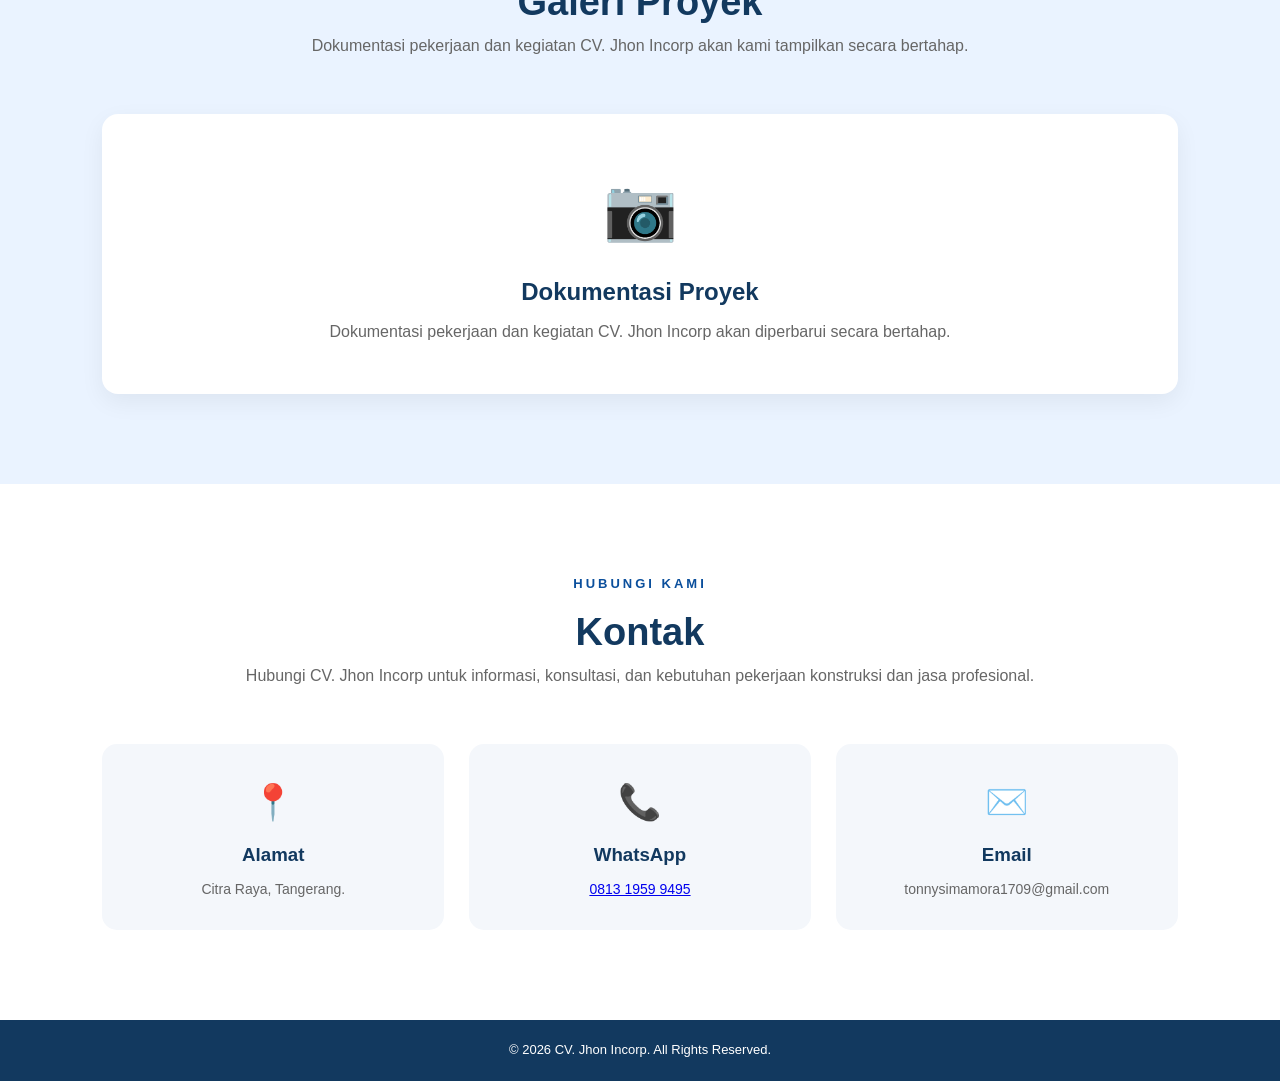
==== commit ec127647: "Update index.html" ====
--- a/index.html
+++ b/index.html
@@ -108,108 +108,147 @@
 
     <section class="about" id="tentang">
 
-        <div class="section-container">
-
-            <div class="section-title">
-
-                <p>PROFIL PERUSAHAAN</p>
-
-                <h2>Tentang Kami</h2>
-
-            </div>
-
-
-            <div class="about-content">
-
-                <div class="about-text">
-
-                    <h3>
-                        CV. Jhon Incorp
-                    </h3>
-
-                    <p>
-
-                        CV. Jhon Incorp merupakan perusahaan yang
-                        bergerak dalam bidang konstruksi dan jasa
-                        profesional. Kami berkomitmen memberikan
-                        pelayanan terbaik melalui pekerjaan yang
-                        berkualitas, profesional dan dapat dipercaya.
-
-                    </p>
-
-                    <p>
-
-                        Dalam menjalankan setiap pekerjaan, kami
-                        mengutamakan kualitas hasil, ketepatan waktu,
-                        keselamatan kerja serta kepuasan pelanggan.
-                        Kami percaya bahwa setiap proyek bukan hanya
-                        tentang membangun sebuah bangunan, tetapi juga
-                        membangun kepercayaan dan hubungan jangka panjang.
-
-                    </p>
-
-                    <p>
-
-                        Dengan semangat profesionalisme dan kerja sama
-                        yang baik, CV. Jhon Incorp siap menjadi mitra
-                        terpercaya dalam mewujudkan berbagai kebutuhan
-                        konstruksi dan jasa.
-
-                    </p>
-
-                </div>
-
-
-                <div class="about-card">
-
-                    <div class="about-icon">
-                        🏢
-                    </div>
-
-                    <h3>
-                        Profesional
-                    </h3>
-
-                    <p>
-                        Mengutamakan standar kerja yang profesional
-                        dalam setiap pekerjaan.
-                    </p>
-
-
-                    <div class="about-icon">
-                        🏗️
-                    </div>
-
-                    <h3>
-                        Berkualitas
-                    </h3>
-
-                    <p>
-                        Berkomitmen menghasilkan pekerjaan yang
-                        berkualitas dan sesuai kebutuhan pelanggan.
-                    </p>
-
-
-                    <div class="about-icon">
-                        🤝
-                    </div>
-
-                    <h3>
-                        Terpercaya
-                    </h3>
-
-                    <p>
-                        Membangun hubungan kerja berdasarkan
-                        kepercayaan dan tanggung jawab.
-                    </p>
-
-                </div>
-
-            </div>
+    <div class="section-container">
+
+        <div class="section-title">
+
+            <p>TENTANG KAMI</p>
+
+            <h2>CV. Jhon Incorp</h2>
+
+            <span>
+                Perusahaan Konstruksi & Jasa Profesional
+            </span>
 
         </div>
 
-    </section>
+        <div class="about-content">
+
+            <div class="about-text">
+
+                <h3>Tentang CV. Jhon Incorp</h3>
+
+                <p>
+                    CV. Jhon Incorp adalah perusahaan yang bergerak
+                    di bidang konstruksi dan jasa profesional.
+                    Kami hadir untuk memberikan solusi pekerjaan
+                    konstruksi yang berkualitas, terpercaya,
+                    dan sesuai dengan kebutuhan pelanggan.
+                </p>
+
+                <p>
+                    CV. Jhon Incorp didirikan pada September 2026
+                    oleh Tonny Ferry Simamora dan Raja Soripada Sihombing.
+                    Dalam menjalankan kegiatan usaha, kami mengutamakan
+                    profesionalisme, integritas, kualitas pekerjaan,
+                    ketepatan waktu, serta kepuasan pelanggan.
+                </p>
+
+                <div class="company-info">
+
+                    <div>
+                        <strong>Pendiri</strong>
+                        <span>
+                            Tonny Ferry Simamora<br>
+                            Raja Soripada Sihombing
+                        </span>
+                    </div>
+
+                    <div>
+                        <strong>Tahun Berdiri</strong>
+                        <span>September 2026</span>
+                    </div>
+
+                    <div>
+                        <strong>Bidang Usaha</strong>
+                        <span>Konstruksi & Jasa</span>
+                    </div>
+
+                    <div>
+                        <strong>Domisili</strong>
+                        <span>Citra Raya, Tangerang</span>
+                    </div>
+
+                </div>
+
+            </div>
+
+        </div>
+
+    </div>
+
+</section>
+
+<!-- ================= VISI & MISI ================= -->
+
+<section class="vision-mission">
+
+    <div class="section-container">
+
+        <div class="section-title">
+
+            <p>VISI & MISI</p>
+
+            <h2>Komitmen CV. Jhon Incorp</h2>
+
+        </div>
+
+        <div class="vision-mission-grid">
+
+            <div class="vm-card">
+
+                <h3>Visi</h3>
+
+                <p>
+                    Menjadi perusahaan konstruksi dan jasa yang
+                    profesional, terpercaya, dan berorientasi pada
+                    kualitas dalam memberikan solusi terbaik bagi
+                    pelanggan serta berkontribusi dalam pembangunan
+                    yang berkelanjutan.
+                </p>
+
+            </div>
+
+            <div class="vm-card">
+
+                <h3>Misi</h3>
+
+                <ul>
+                    <li>
+                        Memberikan pelayanan konstruksi dan jasa
+                        yang berkualitas sesuai kebutuhan pelanggan.
+                    </li>
+
+                    <li>
+                        Mengutamakan profesionalisme, integritas,
+                        ketepatan waktu, dan tanggung jawab dalam
+                        setiap pekerjaan.
+                    </li>
+
+                    <li>
+                        Membangun hubungan kerja yang baik dan
+                        terpercaya dengan pelanggan dan mitra kerja.
+                    </li>
+
+                    <li>
+                        Meningkatkan kualitas sumber daya manusia
+                        dan metode kerja secara berkelanjutan.
+                    </li>
+
+                    <li>
+                        Mengembangkan perusahaan secara sehat dan
+                        berkelanjutan dengan memperhatikan keselamatan
+                        kerja dan kualitas hasil pekerjaan.
+                    </li>
+                </ul>
+
+            </div>
+
+        </div>
+
+    </div>
+
+</section>
 
 
 
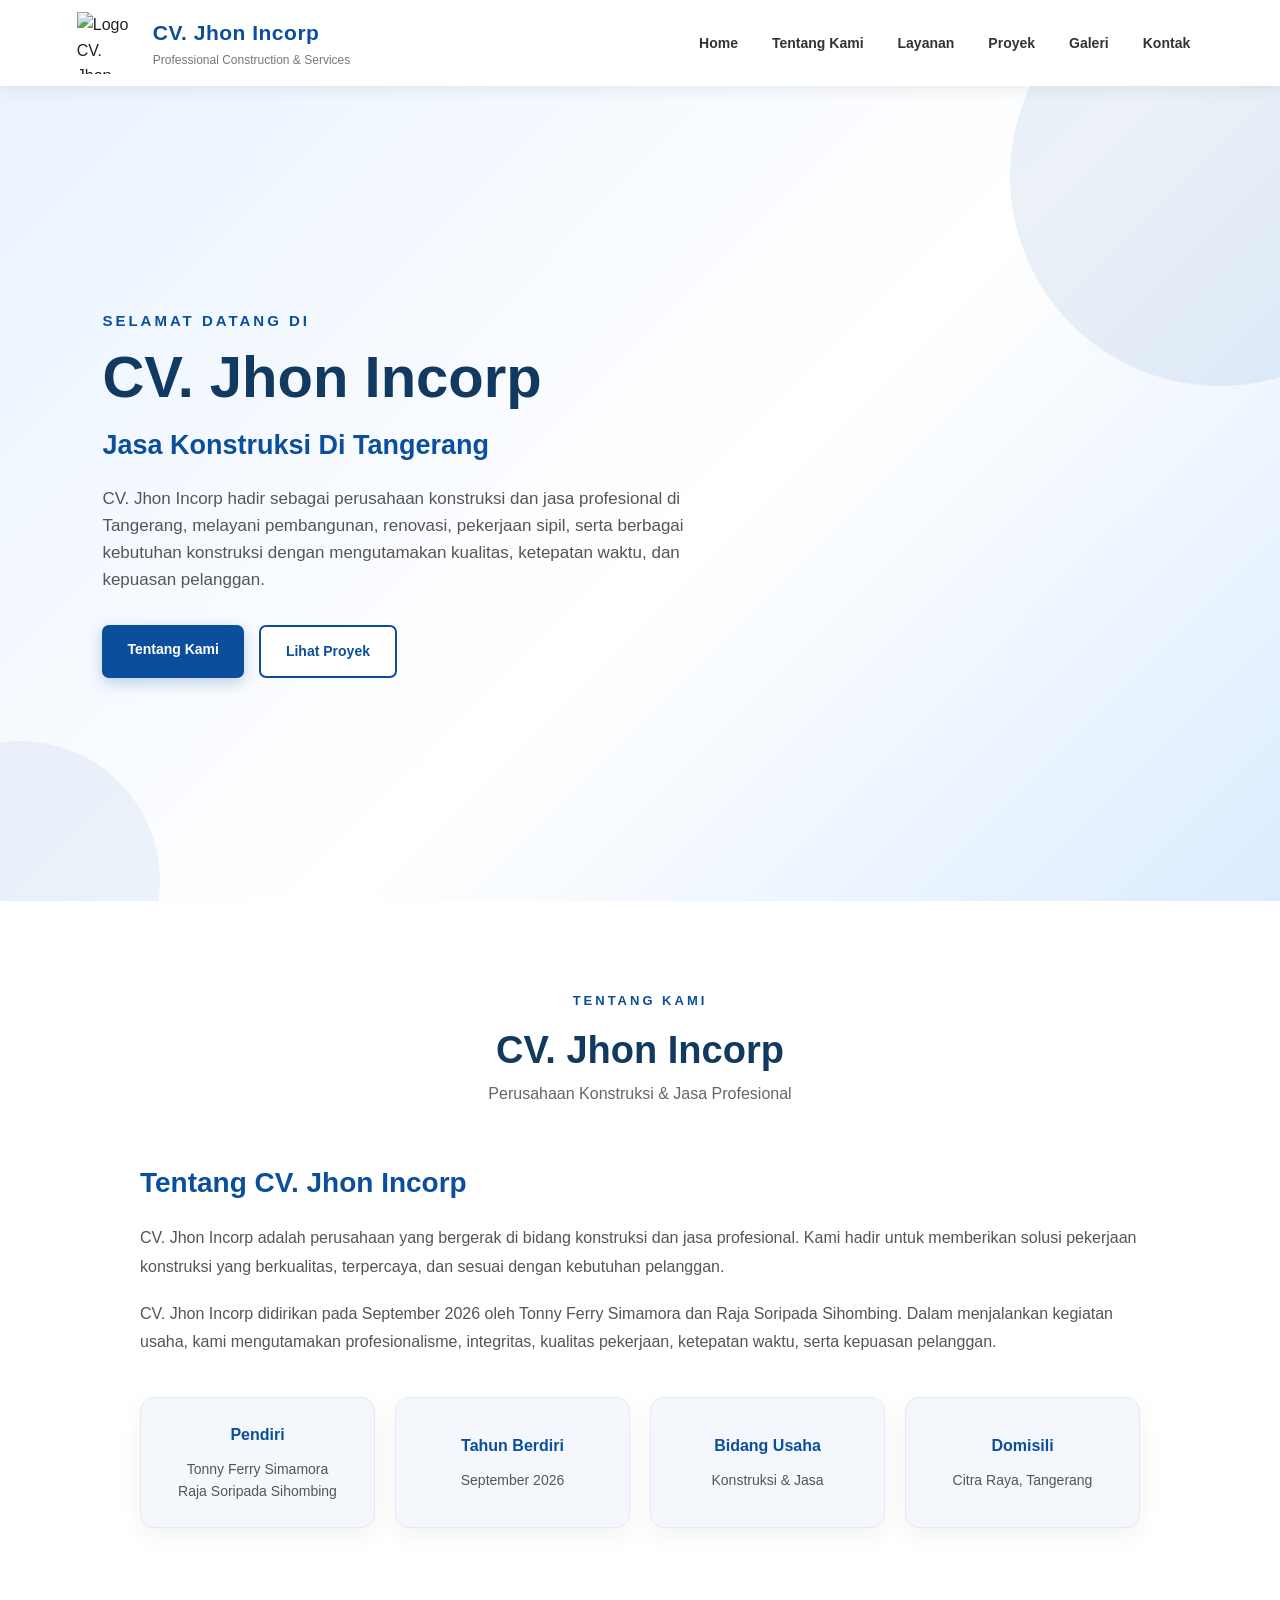
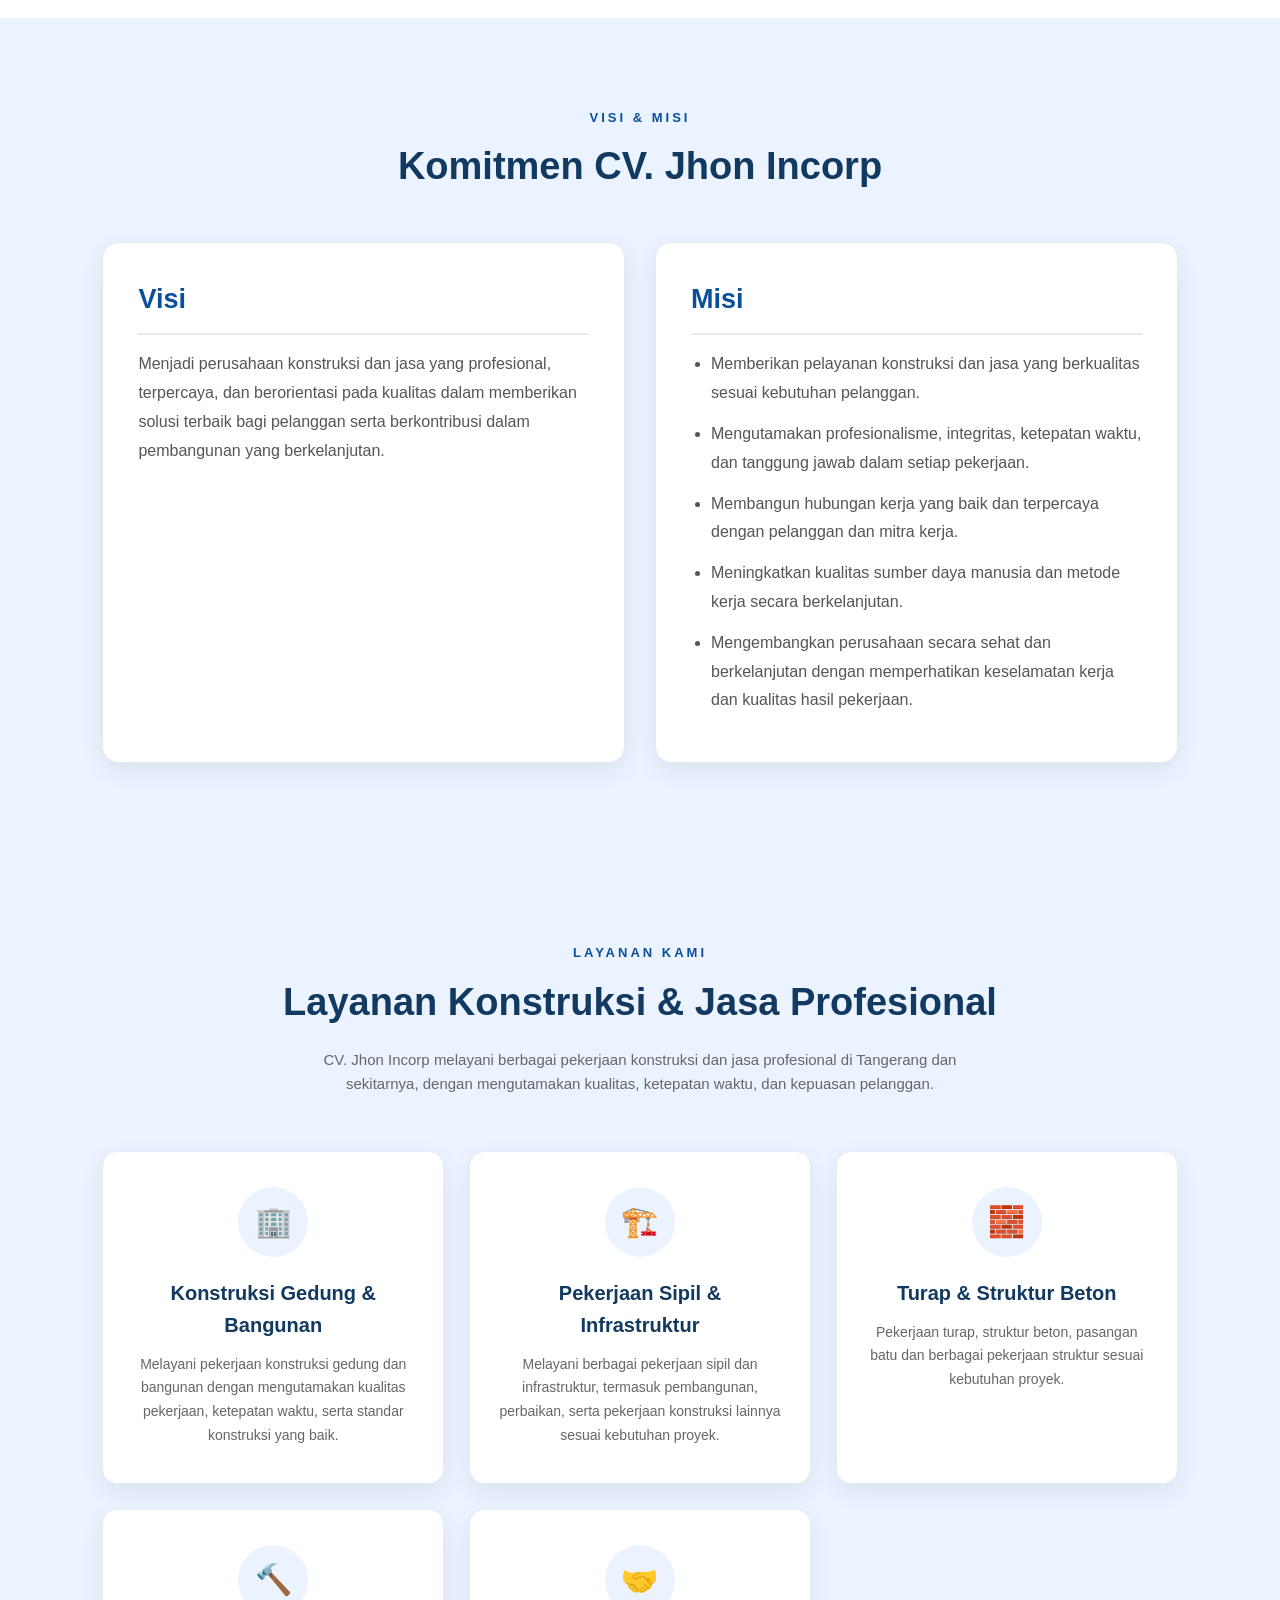
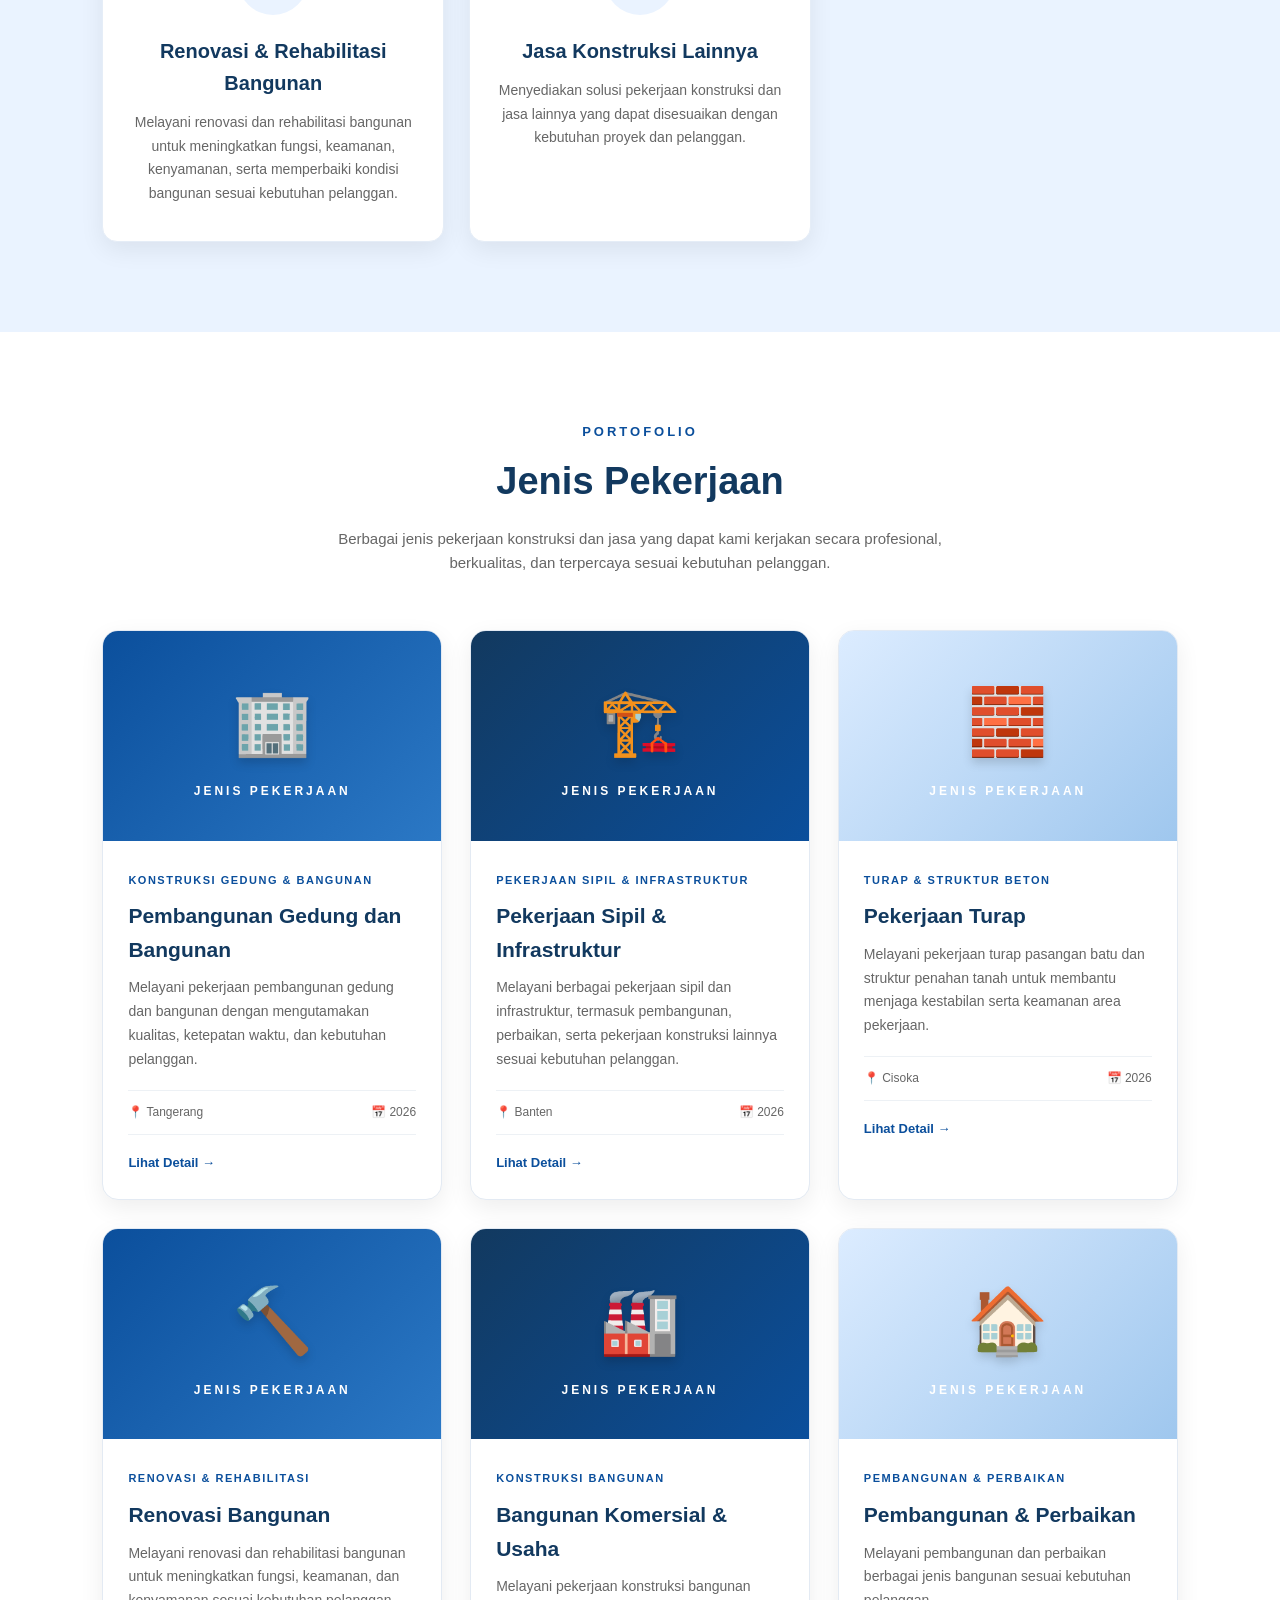
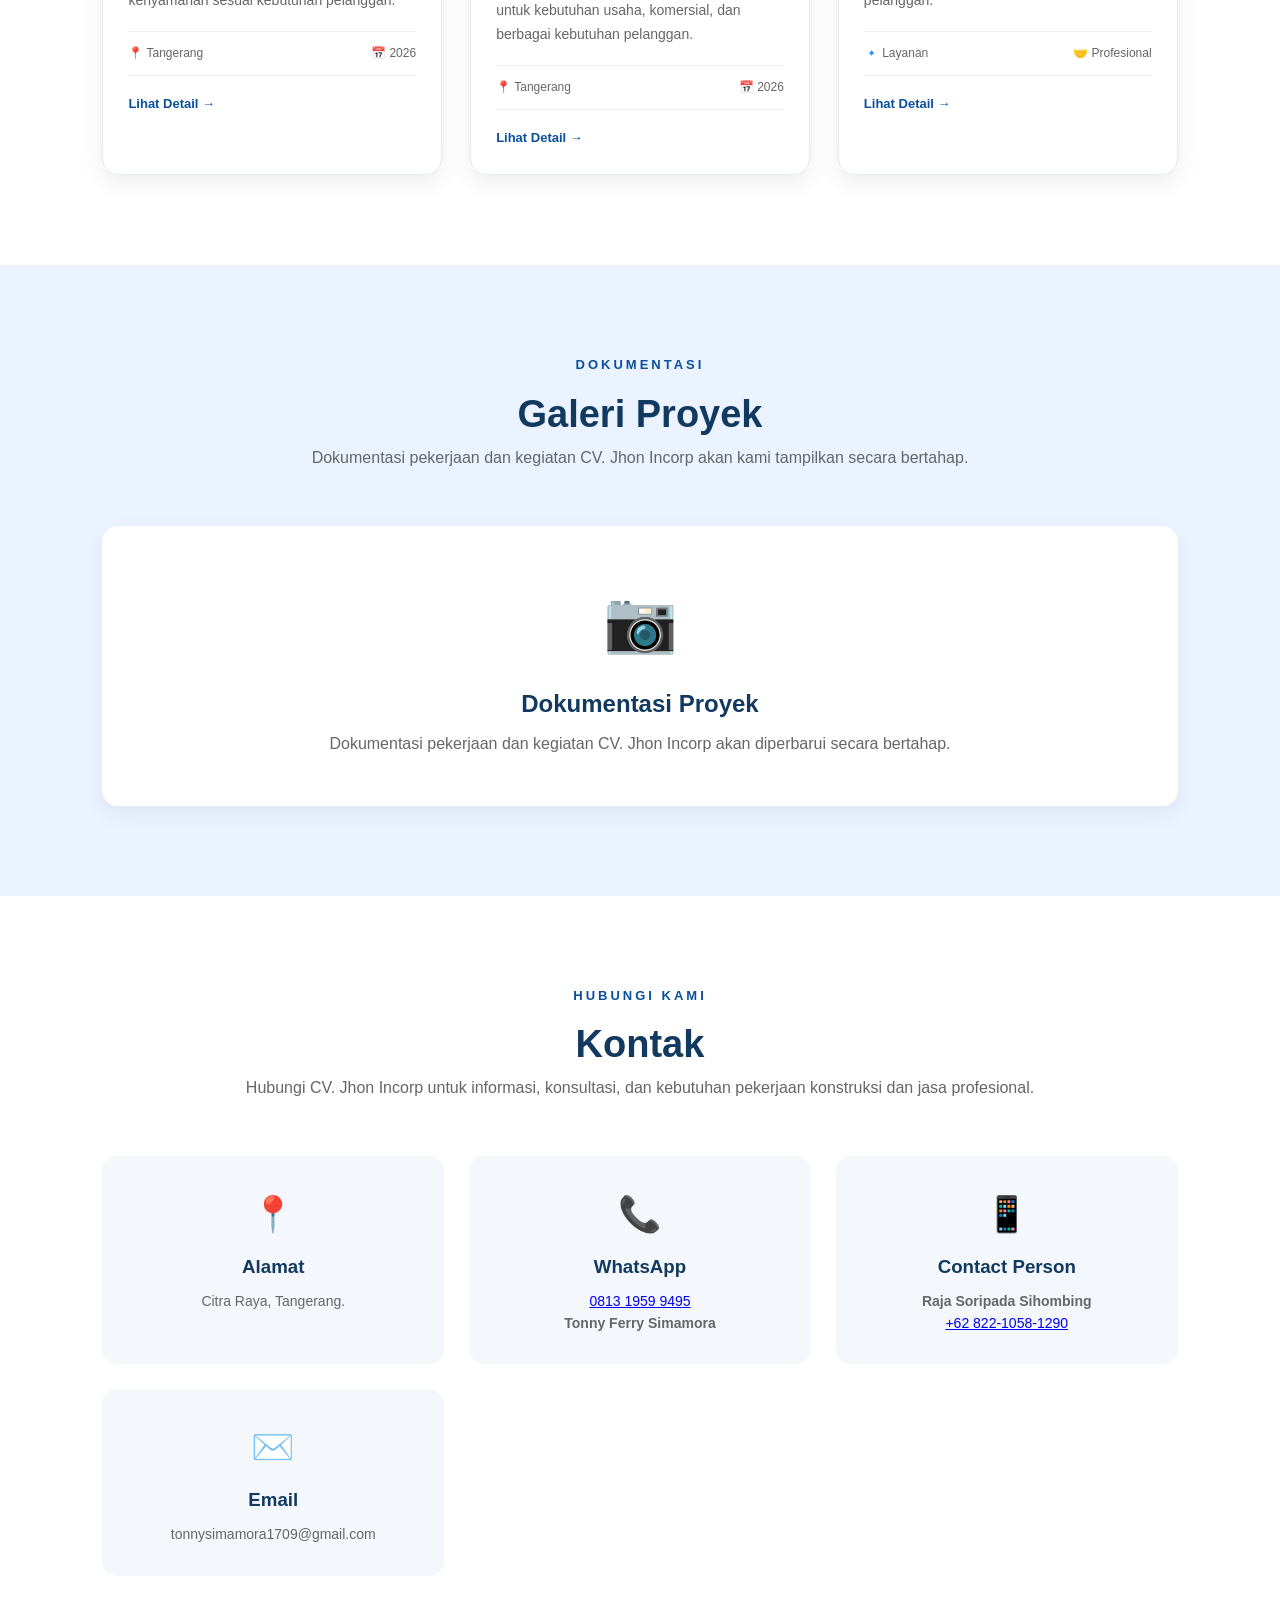
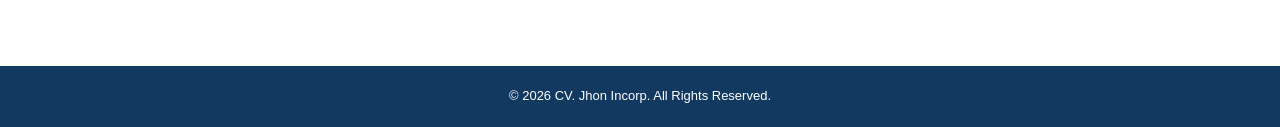
==== commit 3fc29771: "Update index.html" ====
--- a/index.html
+++ b/index.html
@@ -849,7 +849,7 @@
 
                 </div>
 
-
+                <!-- WHATSAPP TONNY -->
                 <div class="contact-item">
 
                     <div>
@@ -865,10 +865,37 @@
                         0813 1959 9495
                         </a>
                     </p>
-
-                </div>
-
-
+                    <p>
+                        <strong>Tonny Ferry Simamora</strong>
+                    </p>
+
+                </div>
+
+
+                <!-- CONTACT PERSON RAJA -->
+                <div class="contact-item">
+                    
+                    <div>
+                        📱
+                    </div>
+
+                    <h3>
+                        Contact Person
+                    </h3>
+
+                    <p>
+                        <strong>Raja Soripada Sihombing</strong>
+                    </p>
+
+                    <p>
+                        <a href="https://wa.me/6282210581290" target="_blank">
+                            +62 822-1058-1290
+                        </a>
+                    </p>
+
+                </div>
+
+                <!-- EMAIL -->
                 <div class="contact-item">
 
                     <div>
--- a/style.css
+++ b/style.css
@@ -349,13 +349,9 @@
 
 
 .about-content {
-    display: grid;
-
-    grid-template-columns: 1.4fr 0.8fr;
-
-    gap: 60px;
-
-    align-items: start;
+    display: block;
+    max-width: 1100px;
+    margin: 0 auto;
 }
 
 
@@ -1057,4 +1053,222 @@
         padding: 70px 6%;
     }
 
-}+}
+
+/* =========================================
+   TENTANG KAMI - INFO PERUSAHAAN
+   ========================================= */
+
+.company-info {
+    display: grid;
+    grid-template-columns: repeat(4, 1fr);
+    gap: 20px;
+    margin-top: 35px;
+}
+
+.company-info > div {
+    background: #f4f7fb;
+    border: 1px solid #e3eaf3;
+    border-radius: 14px;
+    padding: 24px 18px;
+    text-align: center;
+    box-shadow: 0 8px 25px rgba(0, 0, 0, 0.05);
+    transition: all 0.3s ease;
+}
+
+.company-info > div:hover {
+    transform: translateY(-6px);
+    border-color: #0b4f9c;
+    box-shadow: 0 12px 28px rgba(11, 79, 156, 0.12);
+}
+
+.company-info strong {
+    display: block;
+    color: #12395f;
+    font-size: 15px;
+    margin-bottom: 10px;
+}
+
+.company-info span {
+    display: block;
+    color: #666;
+    font-size: 14px;
+    line-height: 1.6;
+}
+
+
+/* =========================================
+   VISI & MISI
+   ========================================= */
+
+.vision-mission {
+    background: #eaf3ff;
+    padding: 90px 8%;
+}
+
+.vision-mission .section-title {
+    margin-bottom: 45px;
+}
+
+.vision-mission-grid {
+    max-width: 1000px;
+    margin: 0 auto;
+    display: grid;
+    grid-template-columns: 1fr 1fr;
+    gap: 25px;
+}
+
+.vm-card {
+    background: #ffffff;
+    padding: 32px;
+    border-radius: 16px;
+    border: 1px solid #e3eaf3;
+    box-shadow: 0 8px 25px rgba(0, 0, 0, 0.07);
+    transition: all 0.3s ease;
+}
+
+.vm-card:hover {
+    transform: translateY(-7px);
+    box-shadow: 0 15px 35px rgba(11, 79, 156, 0.13);
+    border-color: #0b4f9c;
+}
+
+.vm-card h3 {
+    color: #0b4f9c;
+    font-size: 25px;
+    margin-bottom: 15px;
+}
+
+.vm-card p {
+    color: #555;
+    font-size: 15px;
+    line-height: 1.8;
+}
+
+.vm-card ul {
+    margin: 0;
+    padding-left: 20px;
+}
+
+.vm-card li {
+    color: #555;
+    font-size: 15px;
+    line-height: 1.7;
+    margin-bottom: 12px;
+}
+
+
+/* =========================================
+   RESPONSIVE TENTANG & VISI MISI
+   ========================================= */
+
+@media (max-width: 900px) {
+
+    .company-info {
+        grid-template-columns: repeat(2, 1fr);
+    }
+
+    .vision-mission-grid {
+        grid-template-columns: 1fr;
+    }
+
+}
+
+@media (max-width: 700px) {
+
+    .company-info {
+        grid-template-columns: 1fr;
+    }
+
+    .vision-mission {
+        padding: 70px 6%;
+    }
+
+    .vm-card {
+        padding: 25px 22px;
+    }
+
+}
+
+/* =========================================
+   PENYEMPURNAAN DESKTOP
+   TENTANG KAMI + VISI & MISI
+   ========================================= */
+
+@media (min-width: 901px) {
+
+    /* Tentang Kami */
+    .about {
+        padding-top: 90px;
+        padding-bottom: 90px;
+    }
+
+    .about-text {
+        max-width: 1000px;
+        margin: 0 auto;
+    }
+
+    .about-text h3 {
+        color: #0b4f9c;
+        font-size: 28px;
+        margin-bottom: 18px;
+    }
+
+    .about-text p {
+        color: #555;
+        font-size: 16px;
+        line-height: 1.8;
+        margin-bottom: 18px;
+    }
+
+    /* Kartu informasi perusahaan */
+    .company-info {
+        margin-top: 40px;
+    }
+
+    .company-info > div {
+        min-height: 125px;
+        display: flex;
+        flex-direction: column;
+        justify-content: center;
+    }
+
+    .company-info strong {
+        font-size: 16px;
+        color: #0b4f9c;
+    }
+
+    .company-info span {
+        font-size: 14px;
+        color: #555;
+    }
+
+    /* Visi & Misi */
+    .vision-mission {
+        padding-top: 90px;
+        padding-bottom: 90px;
+    }
+
+    .vision-mission-grid {
+        max-width: 1100px;
+        gap: 30px;
+    }
+
+    .vm-card {
+        min-height: 250px;
+        padding: 35px;
+    }
+
+    .vm-card h3 {
+        font-size: 27px;
+        padding-bottom: 12px;
+        border-bottom: 2px solid #e3eaf3;
+    }
+
+    .vm-card p,
+    .vm-card li {
+        font-size: 16px;
+        line-height: 1.8;
+    }
+
+}
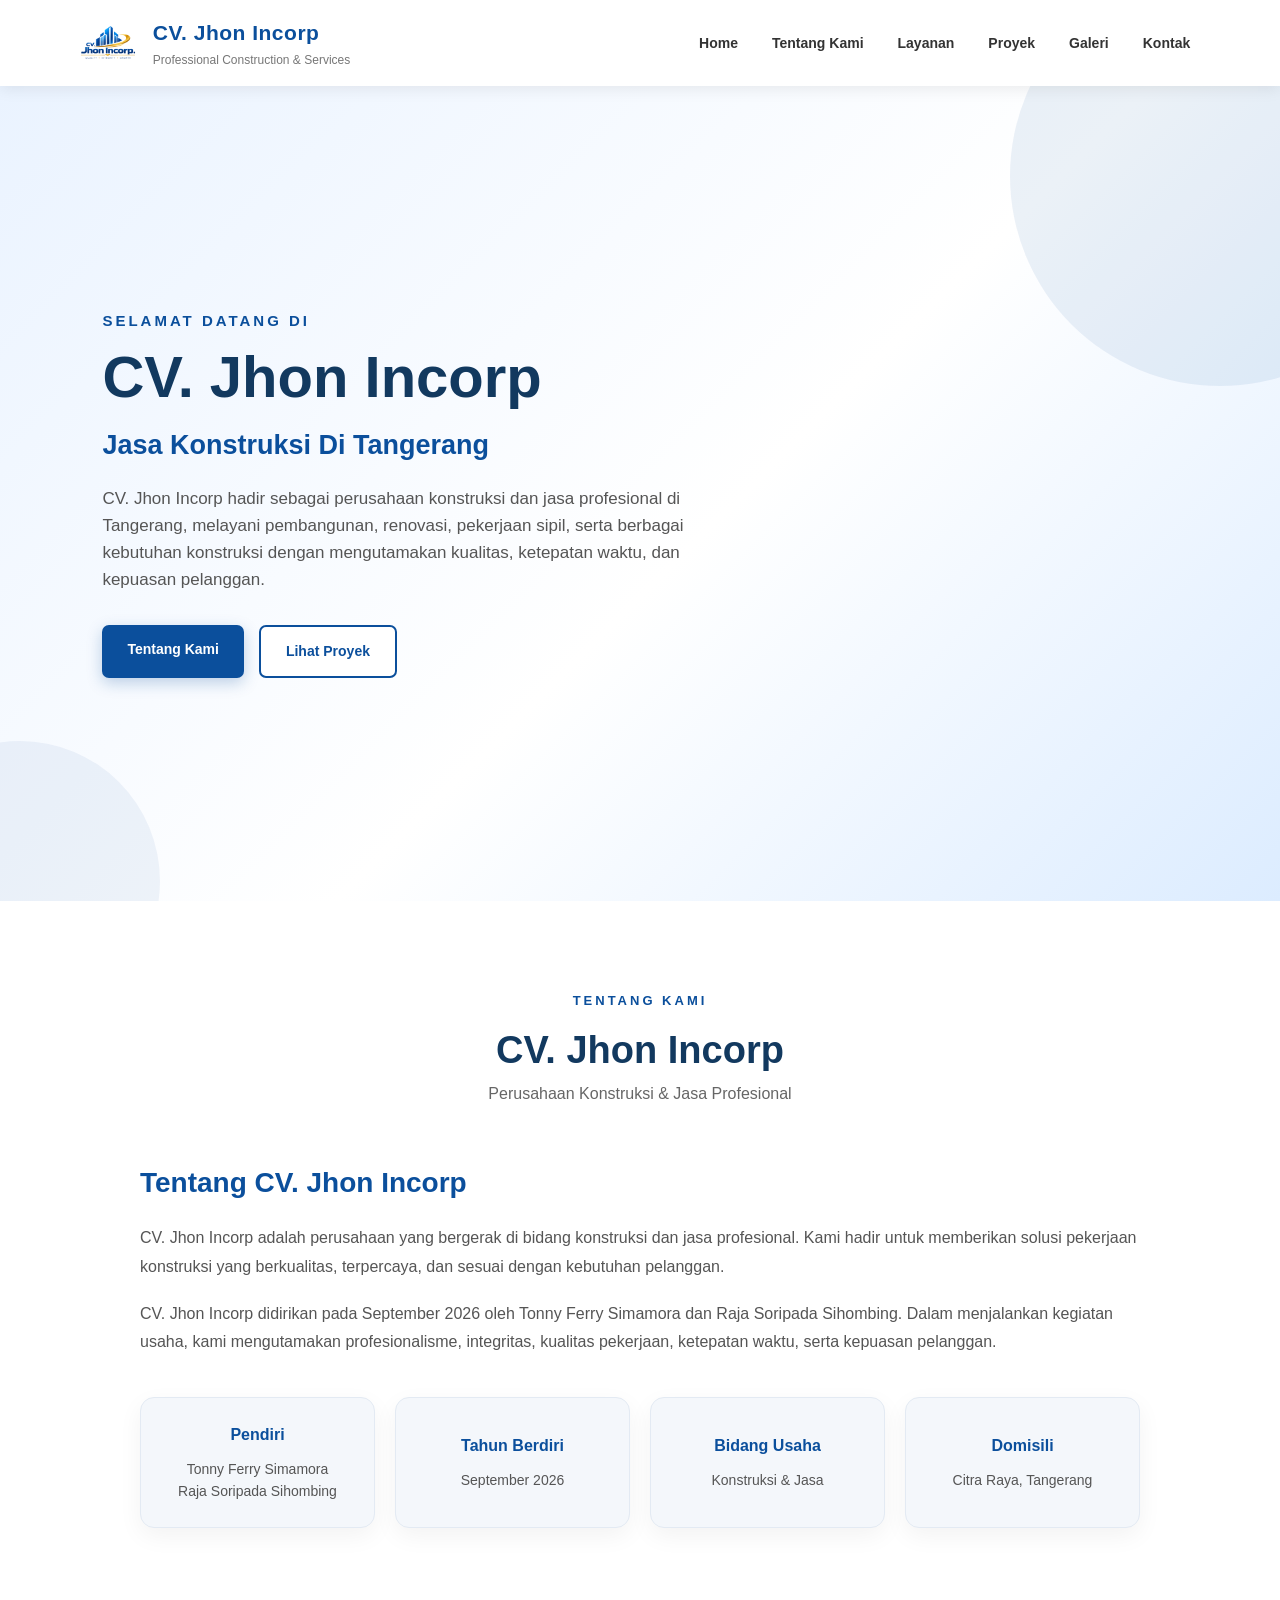
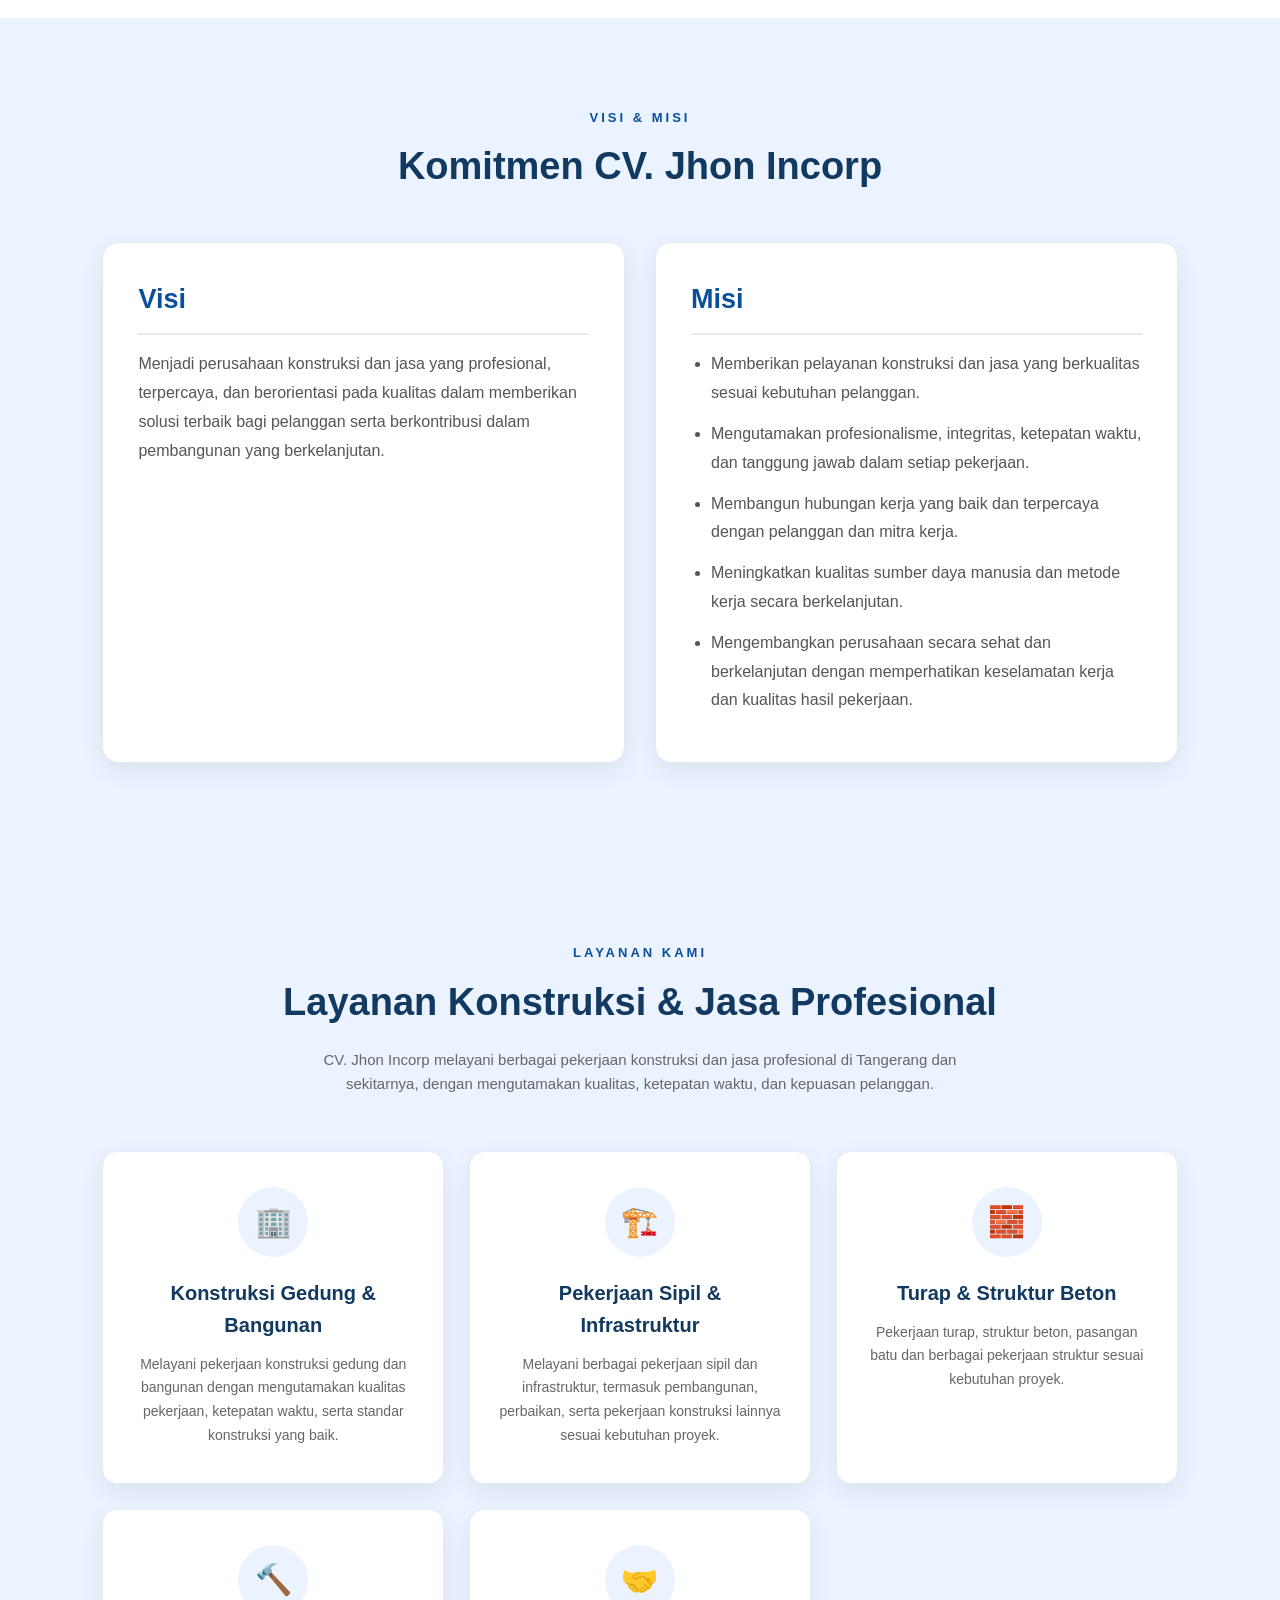
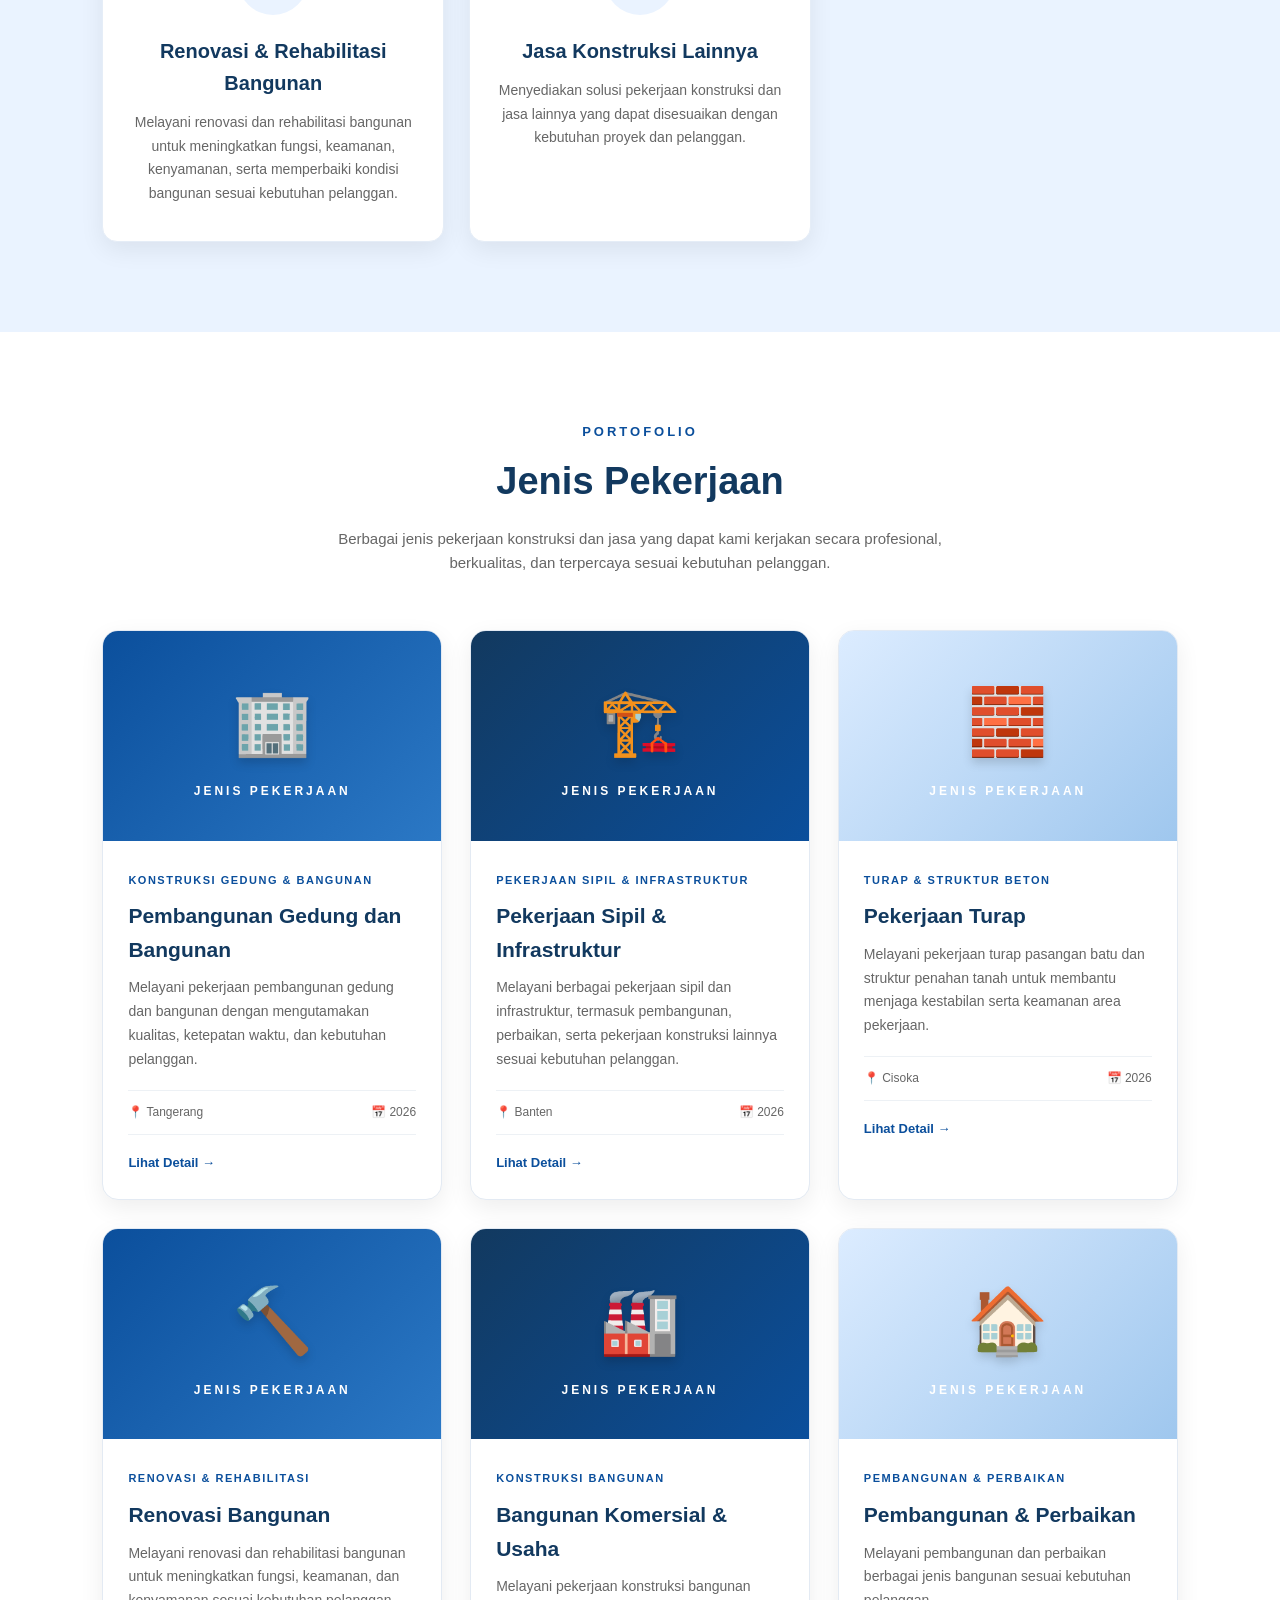
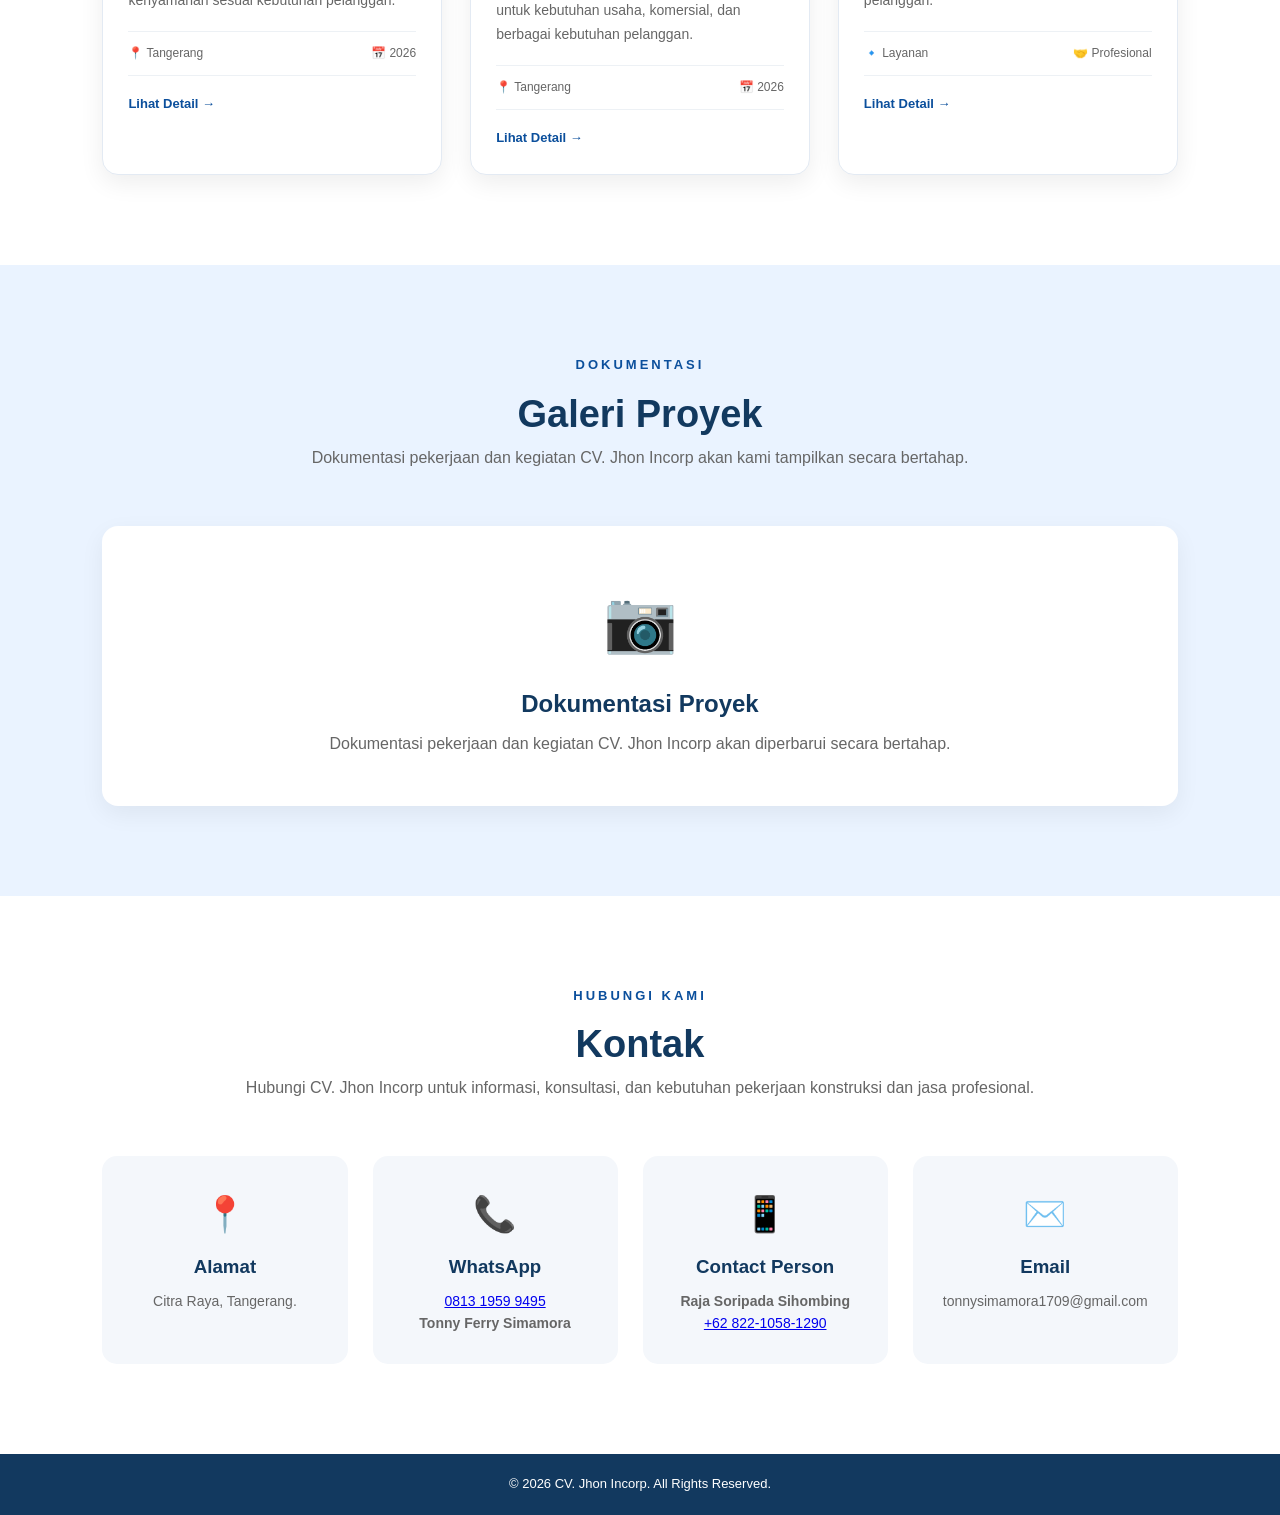
==== commit 41d86e47: "Update index.html" ====
--- a/index.html
+++ b/index.html
@@ -24,7 +24,7 @@
 
         <div class="logo-area">
 
-            <img src="logo.jpeg" alt="Logo CV. Jhon Incorp">
+            <img src="logo.png" alt="Logo CV. Jhon Incorp">
 
             <div class="company-name">
 
--- a/style.css
+++ b/style.css
@@ -801,7 +801,7 @@
 .contact-box {
     display: grid;
 
-    grid-template-columns: repeat(3, 1fr);
+    grid-template-columns: repeat(4, 1fr);
 
     gap: 25px;
 }
